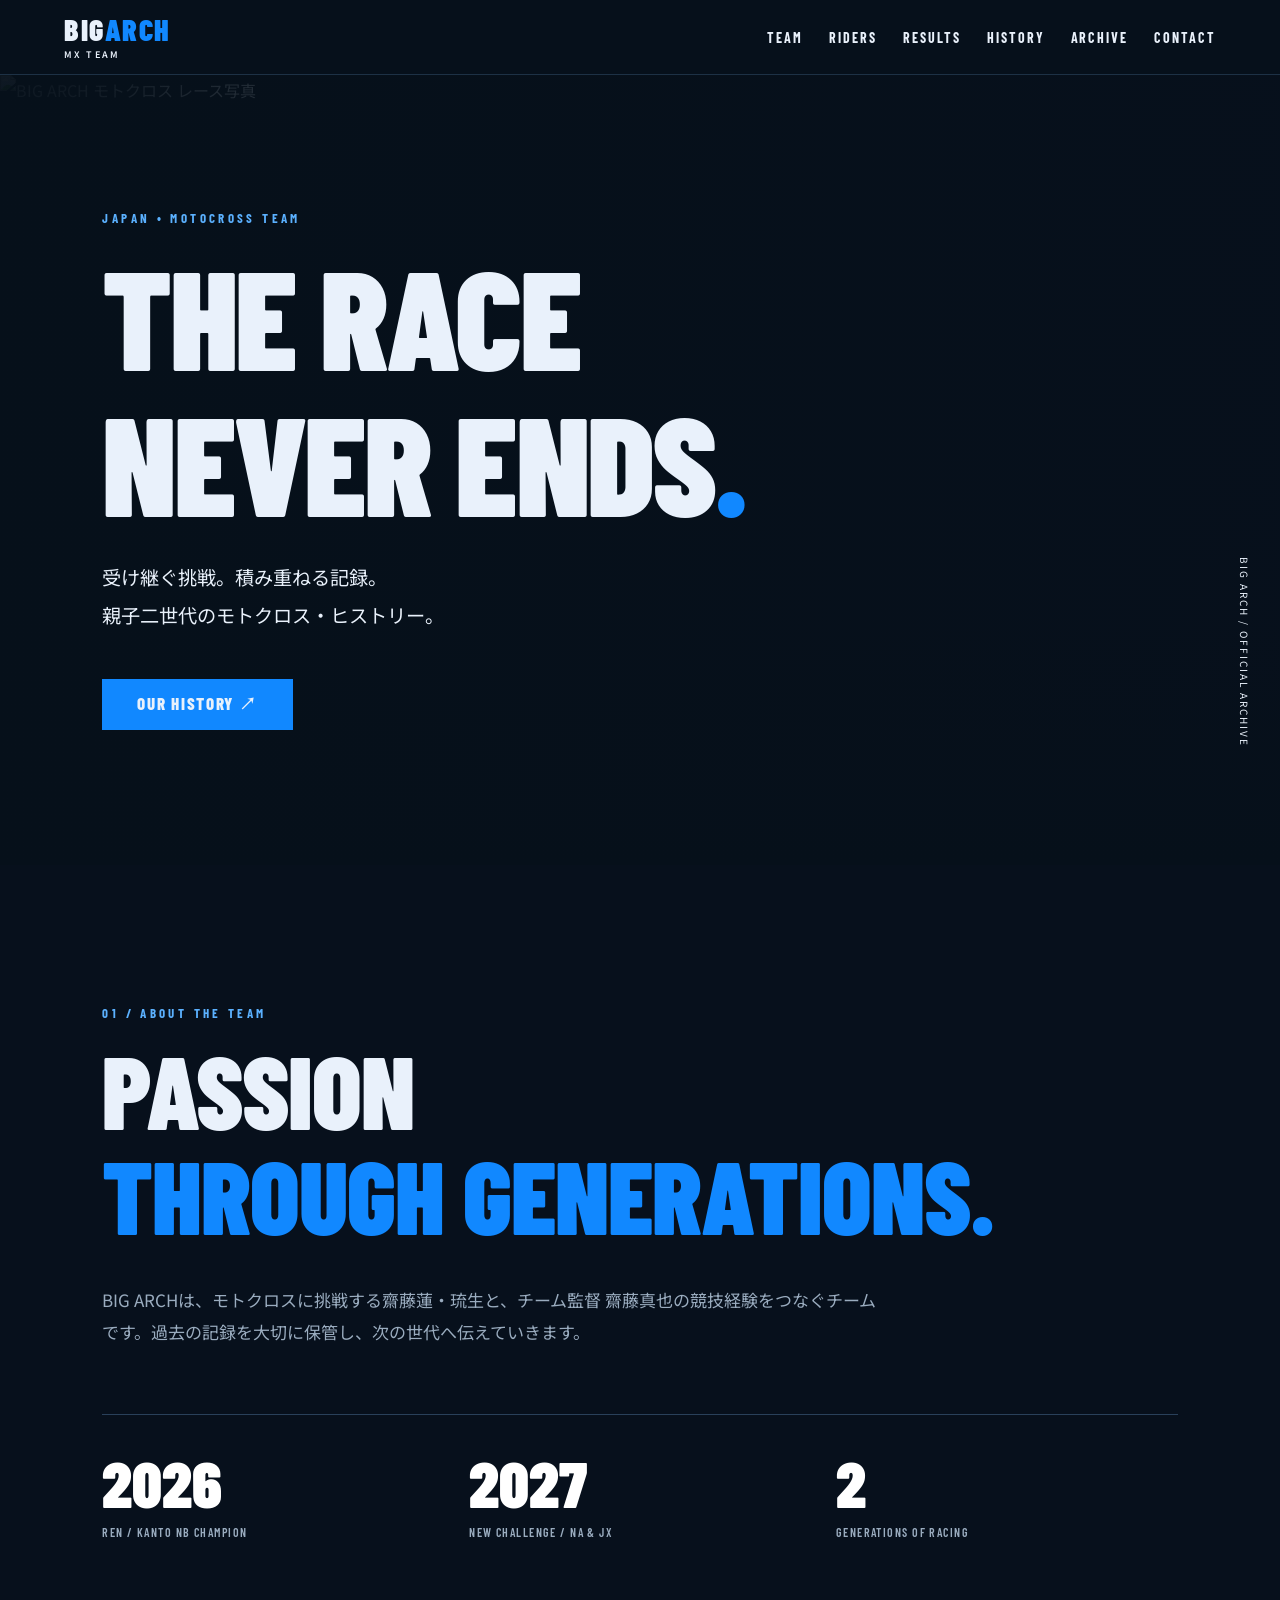
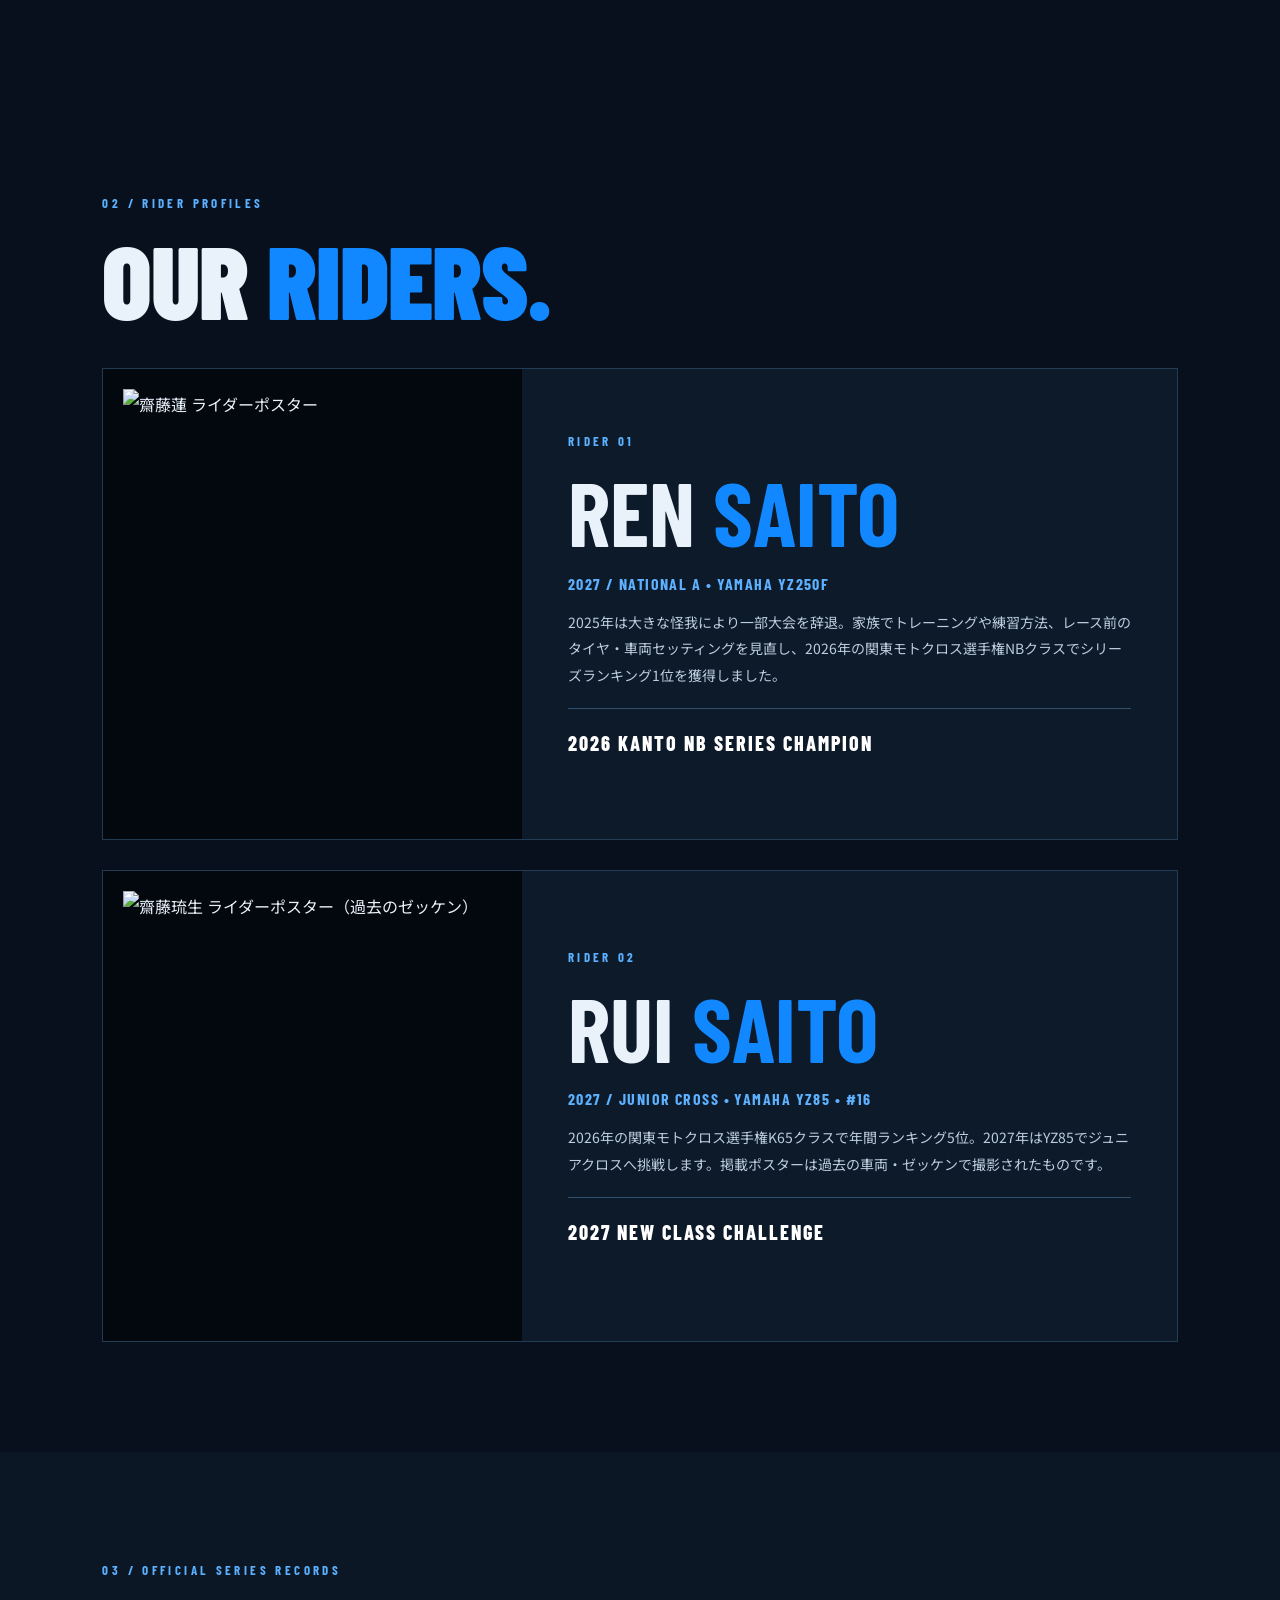
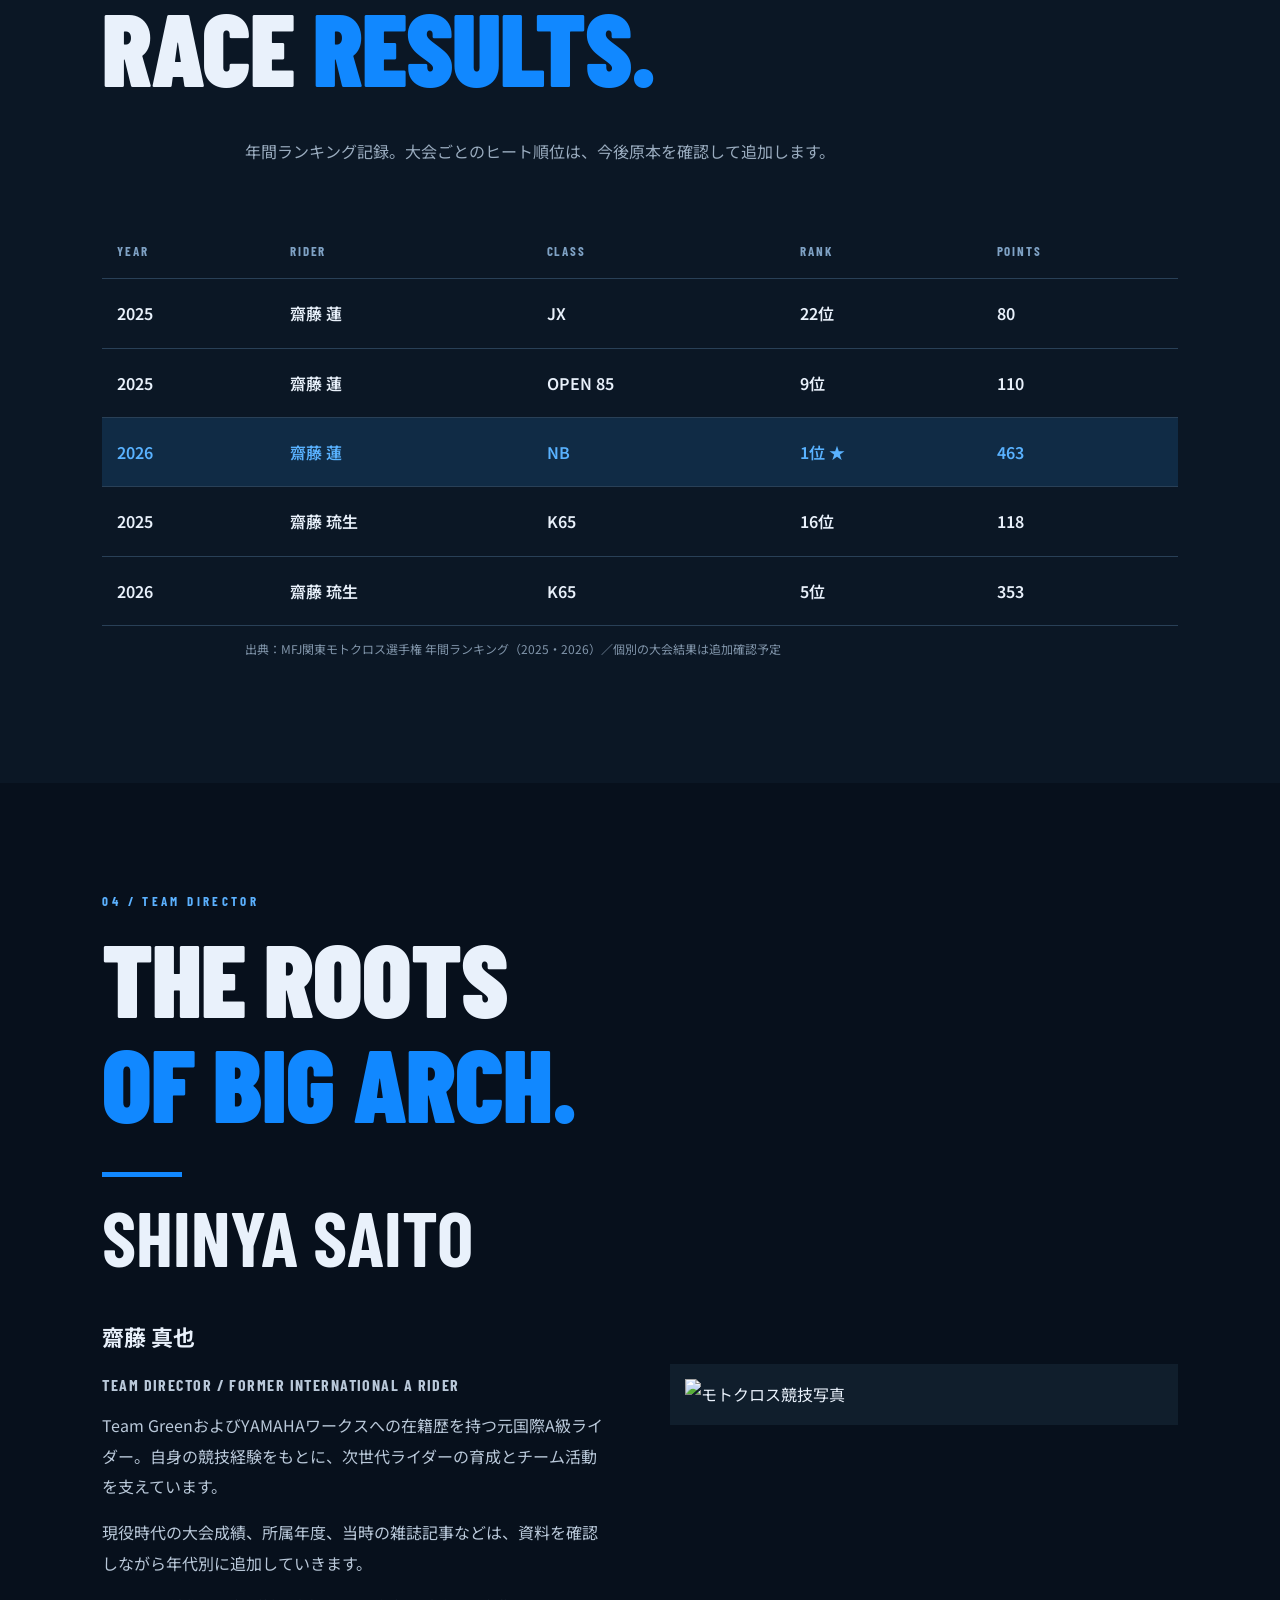
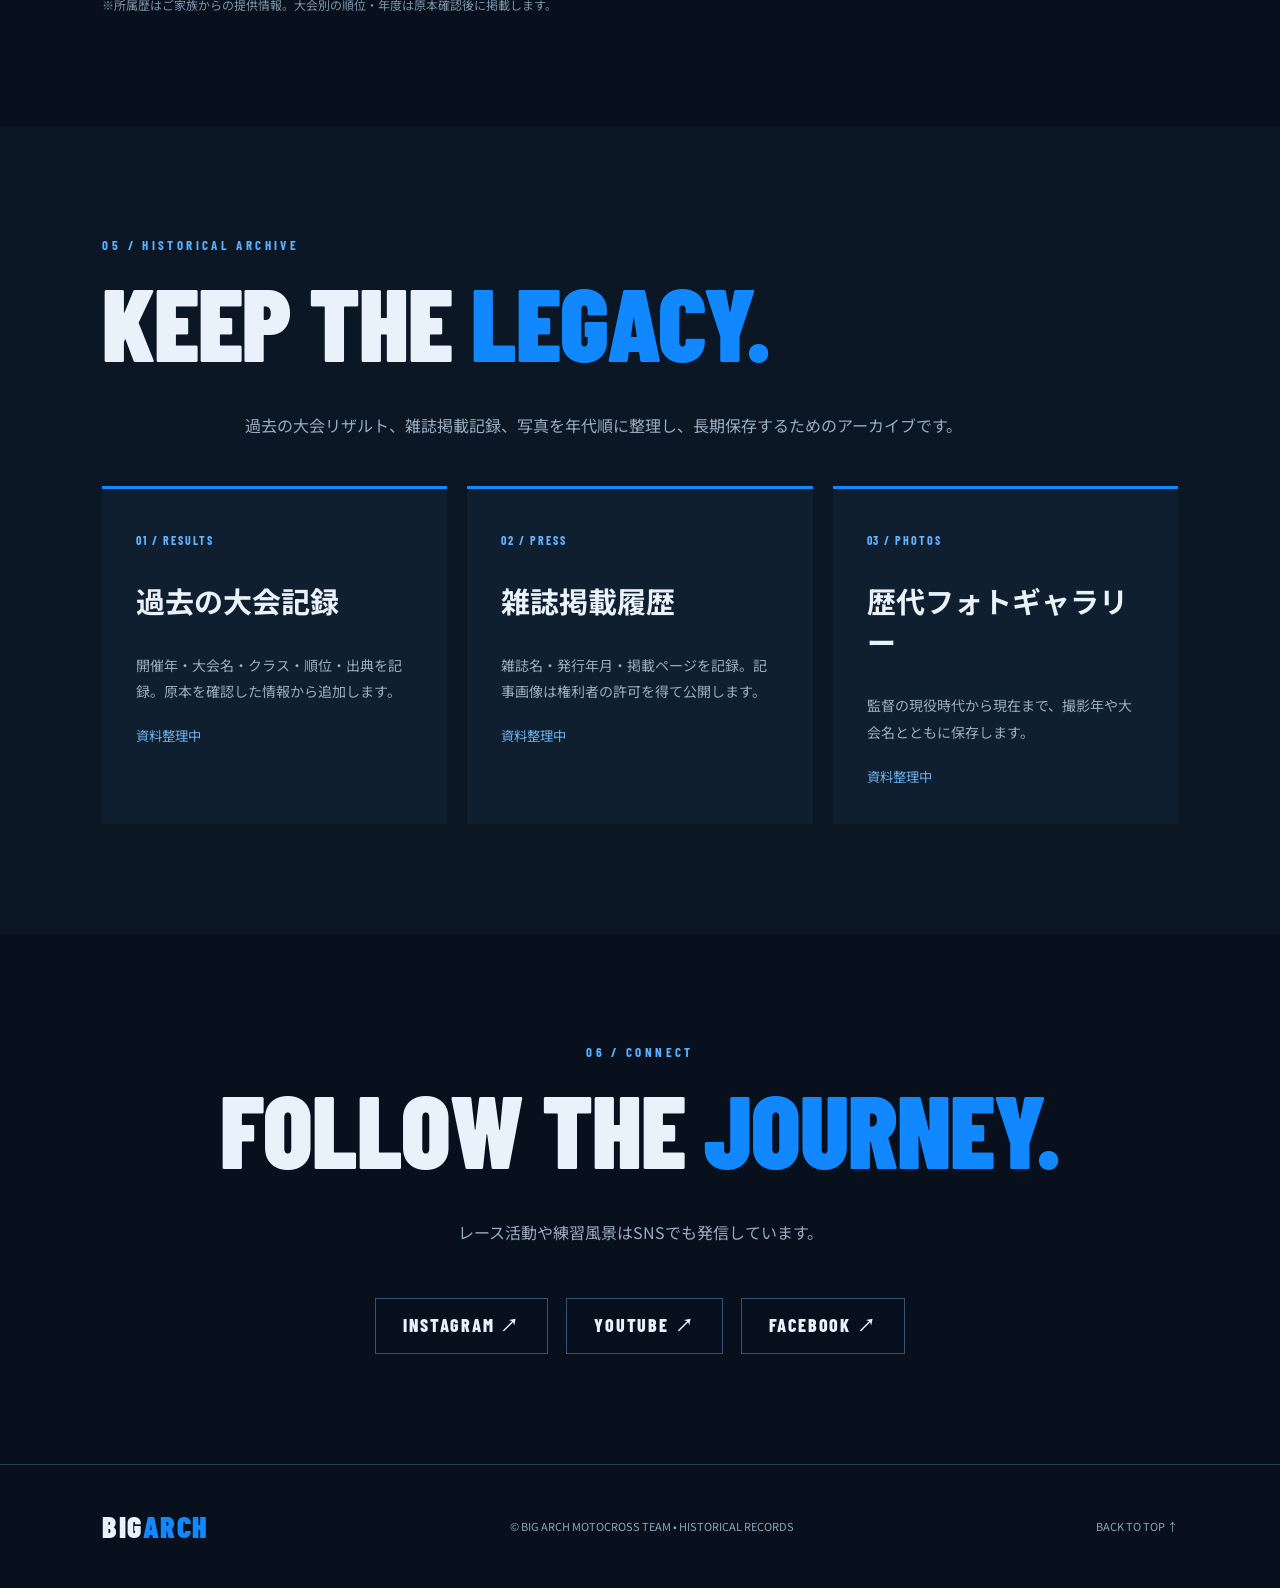
==== index.html @ 2370a333 "Add files via upload" ====
<!doctype html><html lang="ja"><head><meta charset="utf-8"><meta name="viewport" content="width=device-width,initial-scale=1"><meta name="description" content="BIG ARCH MOTOCROSS TEAM公式サイト。齋藤真也監督と齋藤蓮・琉生の競技記録、レース結果、歴史アーカイブ。"><title>BIG ARCH | MOTOCROSS TEAM</title><link rel="stylesheet" href="style.css"></head><body><header class="nav"><a class="logo" href="#home">BIG<span>ARCH</span><small>MX TEAM</small></a><button class="menu" aria-label="メニュー" onclick="document.querySelector('.links').classList.toggle('show')">☰</button><nav class="links"><a href="#team">TEAM</a><a href="#riders">RIDERS</a><a href="#results">RESULTS</a><a href="#history">HISTORY</a><a href="#archive">ARCHIVE</a><a href="#contact">CONTACT</a></nav></header><main><section id="home" class="hero"><img src="images/hero.jpg" alt="BIG ARCH モトクロス レース写真"><div class="shade"></div><div class="hero-text"><div class="eyebrow">JAPAN • MOTOCROSS TEAM</div><h1>THE RACE<br>NEVER ENDS<span>.</span></h1><p>受け継ぐ挑戦。積み重ねる記録。<br>親子二世代のモトクロス・ヒストリー。</p><a class="cta" href="#history">OUR HISTORY ↗</a></div><div class="vertical">BIG ARCH / OFFICIAL ARCHIVE</div></section><section id="team" class="section intro"><div class="eyebrow">01 / ABOUT THE TEAM</div><h2>PASSION<br><em>THROUGH GENERATIONS.</em></h2><p>BIG ARCHは、モトクロスに挑戦する齋藤蓮・琉生と、チーム監督 齋藤真也の競技経験をつなぐチームです。過去の記録を大切に保管し、次の世代へ伝えていきます。</p><div class="stats"><div><strong>2026</strong><small>REN / KANTO NB CHAMPION</small></div><div><strong>2027</strong><small>NEW CHALLENGE / NA & JX</small></div><div><strong>2</strong><small>GENERATIONS OF RACING</small></div></div></section><section id="riders" class="section"><div class="eyebrow">02 / RIDER PROFILES</div><h2>OUR <em>RIDERS.</em></h2><div class="riders"><article class="rider"><div class="rider-image"><img src="images/ren.jpg" alt="齋藤蓮 ライダーポスター"></div><div class="rider-copy"><div class="eyebrow">RIDER 01</div><h3>REN <span>SAITO</span></h3><p class="class">2027 / NATIONAL A • YAMAHA YZ250F</p><p>2025年は大きな怪我により一部大会を辞退。家族でトレーニングや練習方法、レース前のタイヤ・車両セッティングを見直し、2026年の関東モトクロス選手権NBクラスでシリーズランキング1位を獲得しました。</p><p class="highlight">2026 KANTO NB SERIES CHAMPION</p></div></article><article class="rider"><div class="rider-image"><img src="images/rui.jpg" alt="齋藤琉生 ライダーポスター（過去のゼッケン）"></div><div class="rider-copy"><div class="eyebrow">RIDER 02</div><h3>RUI <span>SAITO</span></h3><p class="class">2027 / JUNIOR CROSS • YAMAHA YZ85 • #16</p><p>2026年の関東モトクロス選手権K65クラスで年間ランキング5位。2027年はYZ85でジュニアクロスへ挑戦します。掲載ポスターは過去の車両・ゼッケンで撮影されたものです。</p><p class="highlight">2027 NEW CLASS CHALLENGE</p></div></article></div></section><section id="results" class="section results"><div class="eyebrow">03 / OFFICIAL SERIES RECORDS</div><h2>RACE <em>RESULTS.</em></h2><p>年間ランキング記録。大会ごとのヒート順位は、今後原本を確認して追加します。</p><div class="table-wrap"><table><thead><tr><th>YEAR</th><th>RIDER</th><th>CLASS</th><th>RANK</th><th>POINTS</th></tr></thead><tbody><tr><td>2025</td><td>齋藤 蓮</td><td>JX</td><td>22位</td><td>80</td></tr><tr><td>2025</td><td>齋藤 蓮</td><td>OPEN 85</td><td>9位</td><td>110</td></tr><tr class="winner"><td>2026</td><td>齋藤 蓮</td><td>NB</td><td>1位 ★</td><td>463</td></tr><tr><td>2025</td><td>齋藤 琉生</td><td>K65</td><td>16位</td><td>118</td></tr><tr><td>2026</td><td>齋藤 琉生</td><td>K65</td><td>5位</td><td>353</td></tr></tbody></table></div><p class="source">出典：MFJ関東モトクロス選手権 年間ランキング（2025・2026）／個別の大会結果は追加確認予定</p></section><section id="history" class="section history"><div class="eyebrow">04 / TEAM DIRECTOR</div><h2>THE ROOTS<br><em>OF BIG ARCH.</em></h2><div class="history-grid"><div><div class="accent-line"></div><h3>SHINYA SAITO<br><span>齋藤 真也</span></h3><p class="class">TEAM DIRECTOR / FORMER INTERNATIONAL A RIDER</p><p>Team GreenおよびYAMAHAワークスへの在籍歴を持つ元国際A級ライダー。自身の競技経験をもとに、次世代ライダーの育成とチーム活動を支えています。</p><p>現役時代の大会成績、所属年度、当時の雑誌記事などは、資料を確認しながら年代別に追加していきます。</p><div class="note">※所属歴はご家族からの提供情報。大会別の順位・年度は原本確認後に掲載します。</div></div><div class="history-visual"><img src="images/race1.jpg" alt="モトクロス競技写真"></div></div></section><section id="archive" class="section archive"><div class="eyebrow">05 / HISTORICAL ARCHIVE</div><h2>KEEP THE <em>LEGACY.</em></h2><p>過去の大会リザルト、雑誌掲載記録、写真を年代順に整理し、長期保存するためのアーカイブです。</p><div class="archive-grid"><article><span>01 / RESULTS</span><h3>過去の大会記録</h3><p>開催年・大会名・クラス・順位・出典を記録。原本を確認した情報から追加します。</p><small>資料整理中</small></article><article><span>02 / PRESS</span><h3>雑誌掲載履歴</h3><p>雑誌名・発行年月・掲載ページを記録。記事画像は権利者の許可を得て公開します。</p><small>資料整理中</small></article><article><span>03 / PHOTOS</span><h3>歴代フォトギャラリー</h3><p>監督の現役時代から現在まで、撮影年や大会名とともに保存します。</p><small>資料整理中</small></article></div></section><section id="contact" class="section contact"><div class="eyebrow">06 / CONNECT</div><h2>FOLLOW THE <em>JOURNEY.</em></h2><p>レース活動や練習風景はSNSでも発信しています。</p><div class="social"><a href="https://www.instagram.com/big_arch_mx/" target="_blank" rel="noopener noreferrer">INSTAGRAM ↗</a><a href="https://www.youtube.com/@BIGARCH-pz4mp" target="_blank" rel="noopener noreferrer">YOUTUBE ↗</a><a href="https://www.facebook.com/share/1G48rQvGbf/?mibextid=wwXIfr" target="_blank" rel="noopener noreferrer">FACEBOOK ↗</a></div></section></main><footer><div class="logo">BIG<span>ARCH</span></div><p>© BIG ARCH MOTOCROSS TEAM • HISTORICAL RECORDS</p><a href="#home">BACK TO TOP ↑</a></footer></body></html>
---- style.css ----
@import url('https://fonts.googleapis.com/css2?family=Barlow+Condensed:wght@500;600;700;800;900&family=Noto+Sans+JP:wght@400;500;700&display=swap');:root{--bg:#07101c;--panel:#0c1a2a;--blue:#1188ff;--text:#e9f1fb;--muted:#9aacbf}*{box-sizing:border-box}html{scroll-behavior:smooth}body{margin:0;background:var(--bg);color:var(--text);font-family:'Noto Sans JP',sans-serif;line-height:1.9}a{color:inherit;text-decoration:none}.nav{height:75px;position:sticky;top:0;z-index:10;display:flex;align-items:center;justify-content:space-between;padding:0 5%;background:#07101cf0;border-bottom:1px solid #1d3145}.logo{font:900 30px 'Barlow Condensed',sans-serif;letter-spacing:.05em;line-height:1}.logo span{color:var(--blue)}.logo small{display:block;font:600 9px 'Noto Sans JP';letter-spacing:.24em;margin-top:4px}.links{display:flex;gap:26px}.links a{font:700 14px 'Barlow Condensed';letter-spacing:.14em}.links a:hover,.social a:hover{color:var(--blue)}.menu{display:none}.hero{height:min(790px,90vh);min-height:560px;position:relative;display:flex;align-items:center;padding:8%}.hero>img{position:absolute;inset:0;width:100%;height:100%;object-fit:cover;object-position:center 42%}.shade{position:absolute;inset:0;background:linear-gradient(90deg,#06101af5 5%,#06101abb 45%,#06101a25 100%),linear-gradient(0deg,#06101a 0%,transparent 30%)}.hero-text{position:relative;max-width:850px}.eyebrow{font:700 13px 'Barlow Condensed';letter-spacing:.26em;color:#5bb1ff;margin-bottom:16px}.hero h1,h2,h3{font-family:'Barlow Condensed','Noto Sans JP',sans-serif;line-height:1.03}.hero h1{font-size:clamp(70px,11vw,160px);letter-spacing:-.02em;margin:0 0 25px;font-weight:900}.hero h1 span{color:var(--blue)}.hero p{font-size:clamp(14px,1.5vw,20px);line-height:2}.cta{display:inline-block;margin-top:25px;background:var(--blue);padding:14px 35px;font:800 17px 'Barlow Condensed';letter-spacing:.1em}.vertical{position:absolute;right:2%;bottom:15%;writing-mode:vertical-rl;letter-spacing:.2em;font-size:10px}.section{padding:110px 8%;max-width:1600px;margin:auto;scroll-margin-top:75px}h2{font-size:clamp(54px,8vw,112px);margin:0 0 36px;font-weight:900;letter-spacing:-.01em}h2 em{font-style:normal;color:var(--blue)}.section>p{max-width:790px;color:var(--muted)}.intro{padding-top:140px;padding-bottom:140px}.intro>p{font-size:17px}.stats{display:grid;grid-template-columns:repeat(3,1fr);gap:25px;margin-top:65px;border-top:1px solid #29405a;padding-top:35px}.stats strong{font:900 65px 'Barlow Condensed';display:block;line-height:1;color:#fff}.stats small{font:600 12px 'Barlow Condensed';letter-spacing:.12em;color:var(--muted)}.riders{display:grid;gap:30px}.rider{display:grid;grid-template-columns:minmax(220px,39%) 1fr;background:var(--panel);border:1px solid #233c54;min-height:440px}.rider-image{background:#03080f;display:flex;justify-content:center;align-items:center;padding:20px}.rider-image img{width:100%;height:430px;object-fit:contain}.rider-copy{padding:55px 7%;align-self:center}.rider h3{font-size:clamp(54px,7vw,100px);margin:10px 0}.rider h3 span{color:var(--blue)}.class{font:700 16px 'Barlow Condensed';letter-spacing:.09em;color:#5db1ff}.rider-copy p:not(.class):not(.highlight){color:#becddd;font-size:14px}.highlight{border-top:1px solid #31516e;padding-top:22px;color:#fff;font:800 20px 'Barlow Condensed';letter-spacing:.1em}.results{background:#0b1725;max-width:none}.results>*{max-width:1320px;margin-left:auto;margin-right:auto}.table-wrap{overflow-x:auto}table{width:100%;border-collapse:collapse;margin-top:42px;min-width:600px}th,td{text-align:left;border-bottom:1px solid #294057;padding:19px 15px}th{font:700 13px 'Barlow Condensed';letter-spacing:.14em;color:#7fa2c5}td{font-weight:600}.winner{color:#59b2ff;background:#102b45}.source,.note{font-size:12px!important;color:#8195aa!important}.history-grid{display:grid;grid-template-columns:1fr 1fr;gap:60px;align-items:center}.history h3{font-size:clamp(45px,6vw,80px);margin:20px 0}.history h3 span{font:700 22px 'Noto Sans JP'}.history-grid p{color:#b9c8d9}.accent-line{height:5px;width:80px;background:var(--blue)}.history-visual{background:#101e2c;padding:15px}.history-visual img{width:100%;height:470px;object-fit:contain}.archive{background:#0b1725;max-width:none}.archive>*{max-width:1320px;margin-left:auto;margin-right:auto}.archive-grid{display:grid;grid-template-columns:repeat(3,1fr);gap:20px;margin-top:45px}.archive-grid article{padding:34px;background:#101f30;border-top:3px solid var(--blue)}.archive-grid article span{font:700 12px 'Barlow Condensed';letter-spacing:.16em;color:#66b4ff}.archive-grid h3{font-size:29px;line-height:1.4}.archive-grid p{font-size:14px;color:var(--muted)}.archive-grid small{color:#6baee8}.contact{text-align:center}.contact>p{margin-left:auto;margin-right:auto}.social{display:flex;gap:18px;justify-content:center;flex-wrap:wrap;margin-top:50px}.social a{border:1px solid #355473;padding:15px 27px;font:800 18px 'Barlow Condensed';letter-spacing:.1em}footer{padding:40px 8%;border-top:1px solid #28405a;display:flex;align-items:center;justify-content:space-between;gap:20px}footer p,footer>a{font-size:11px;color:#8fa4ba}@media(max-width:800px){.nav{height:65px}.menu{display:block;border:0;background:none;color:white;font-size:27px}.links{display:none;position:absolute;top:65px;left:0;right:0;padding:24px 7%;background:#081624;flex-direction:column}.links.show{display:flex}.hero{min-height:570px;padding:8%}.hero h1{font-size:clamp(64px,14vw,100px)}.section{padding:75px 6%}.stats{gap:12px}.stats strong{font-size:42px}.stats small{font-size:9px}.rider{grid-template-columns:1fr}.rider-image img{height:380px}.rider-copy{padding:35px}.history-grid,.archive-grid{grid-template-columns:1fr}.history-visual img{height:340px}footer{flex-wrap:wrap}.vertical{display:none}}
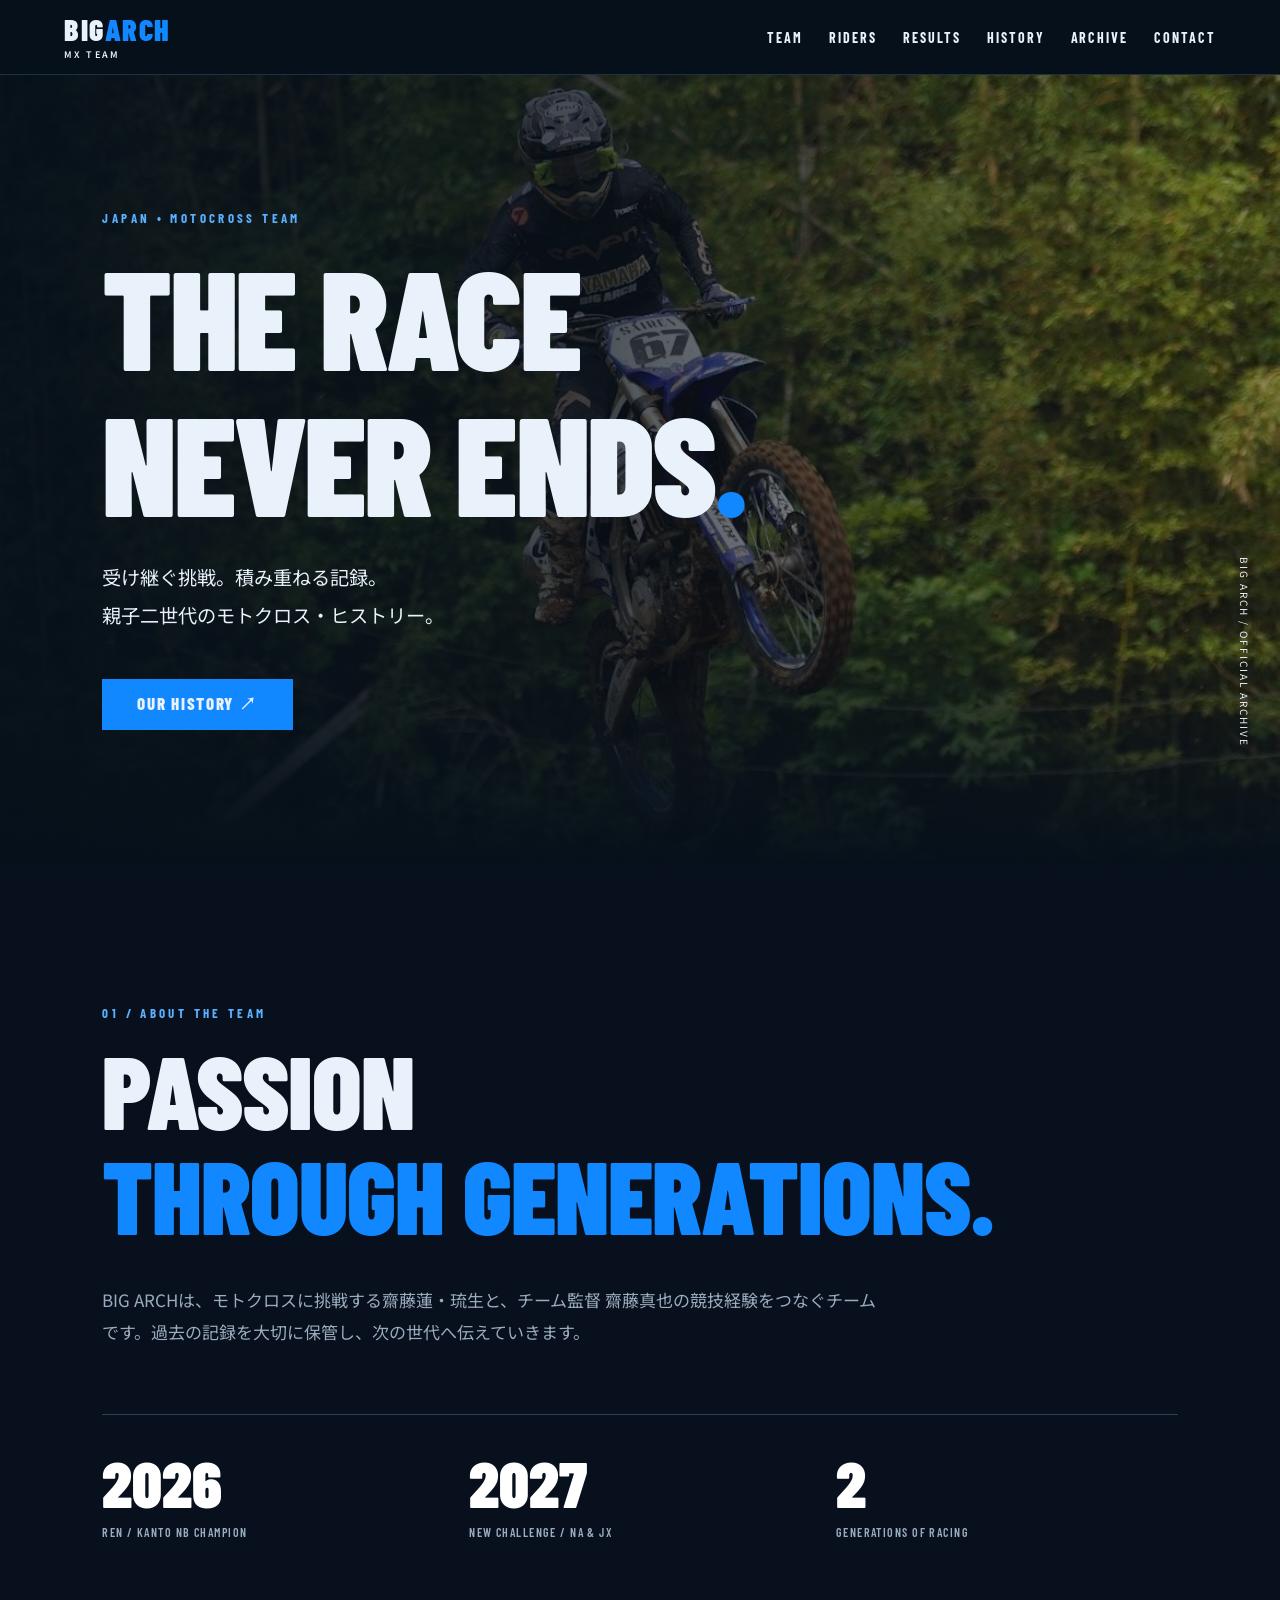
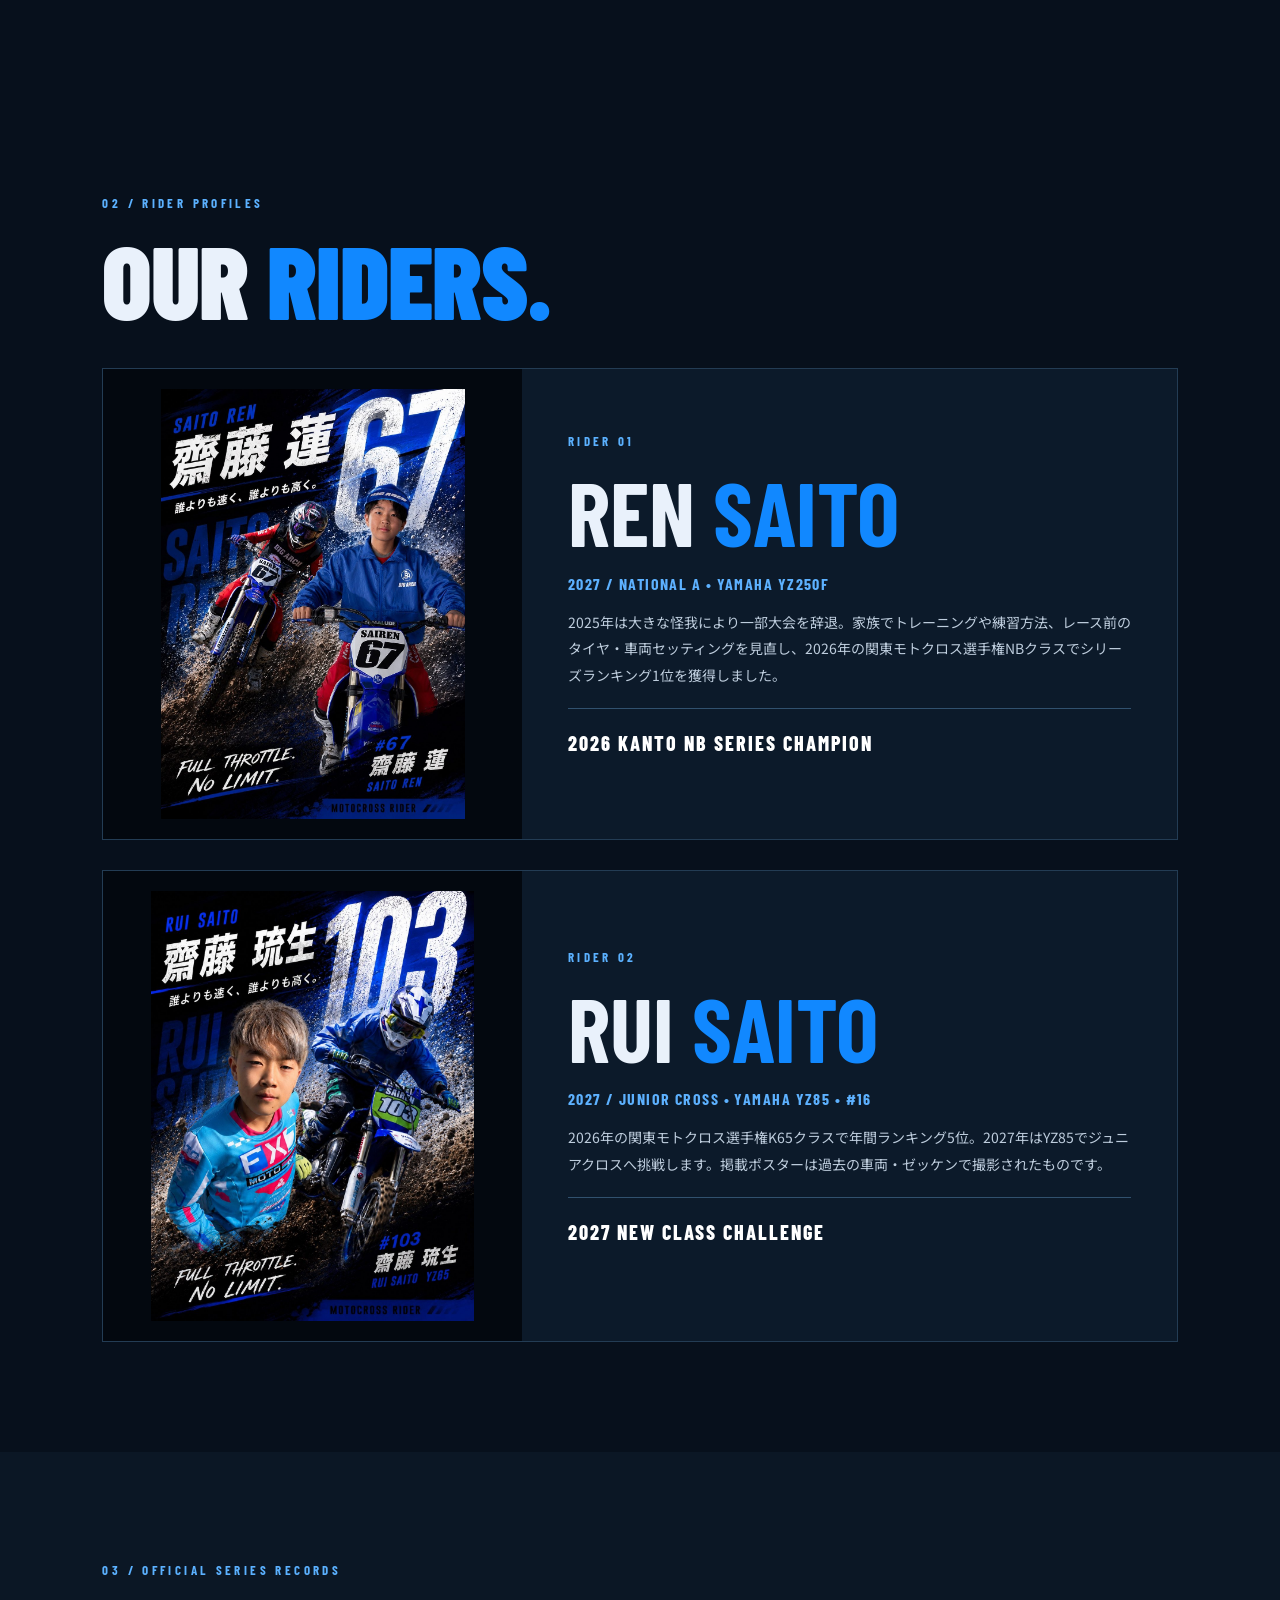
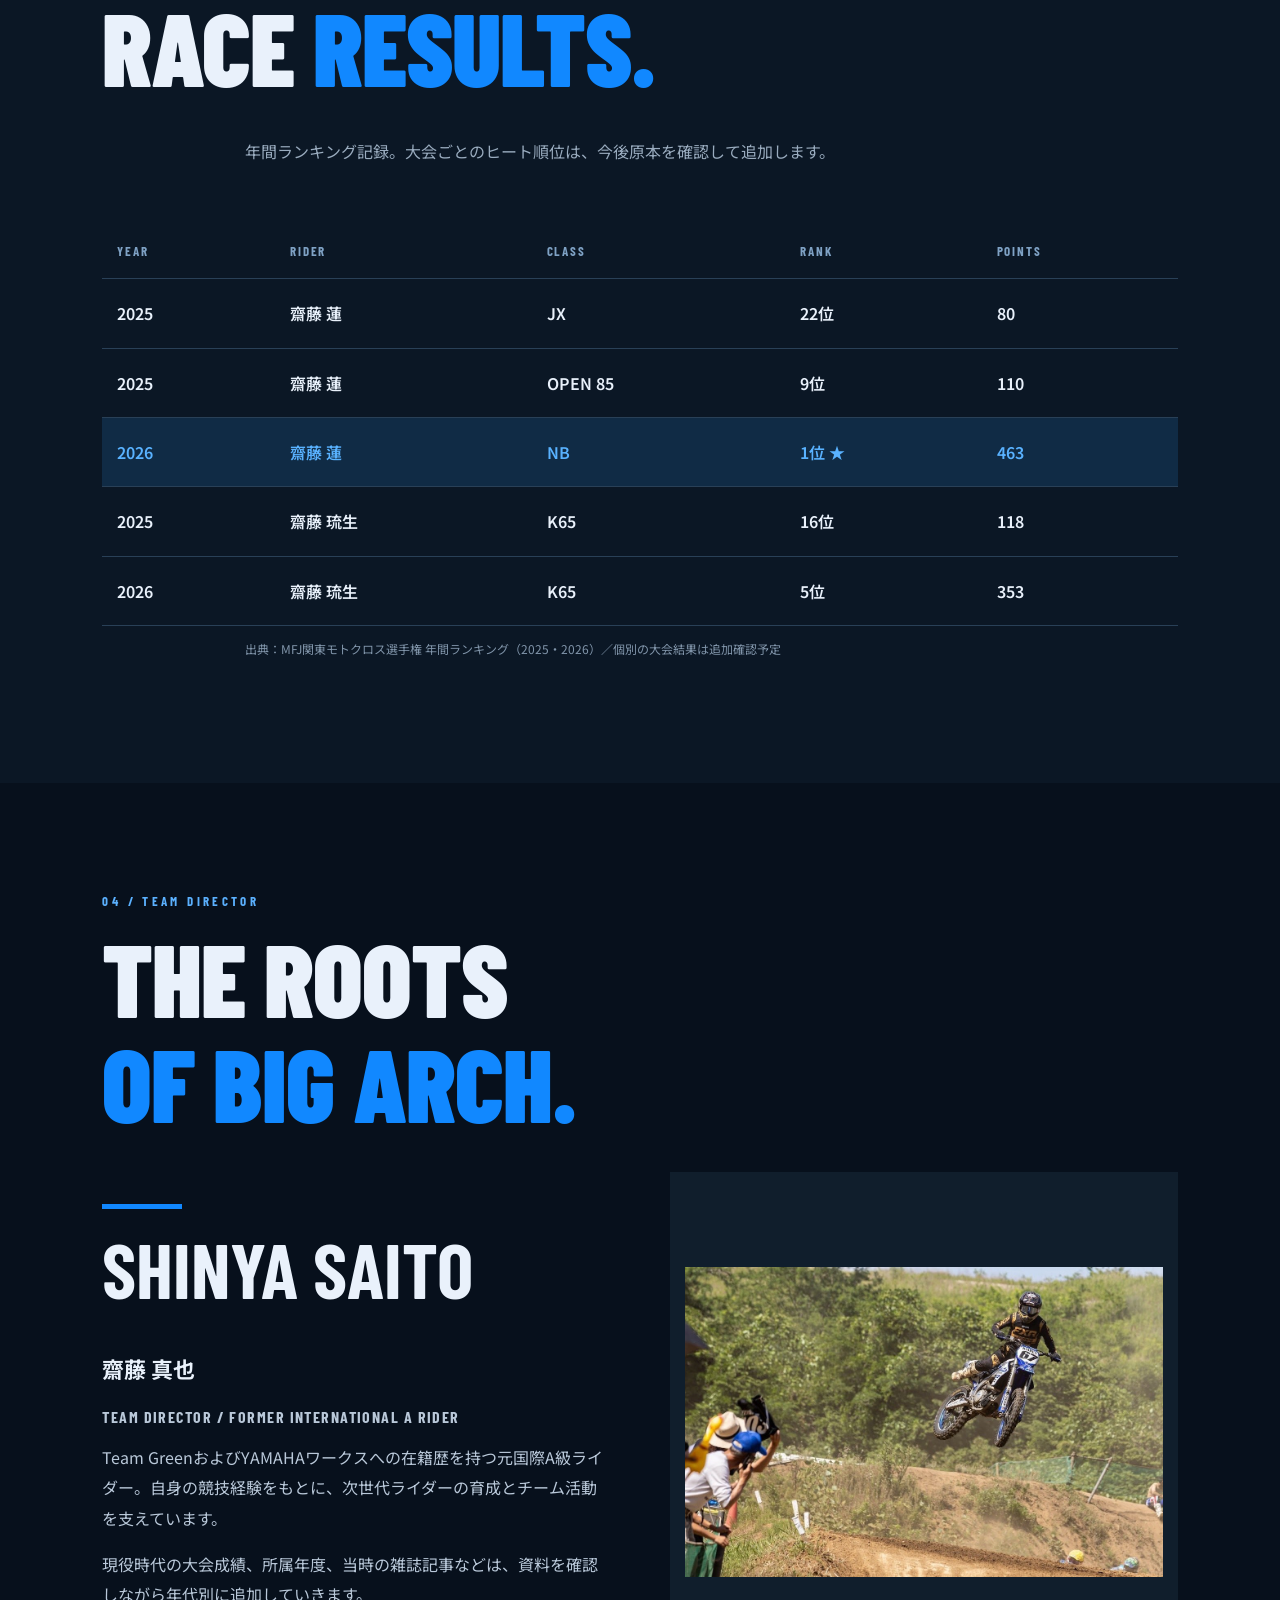
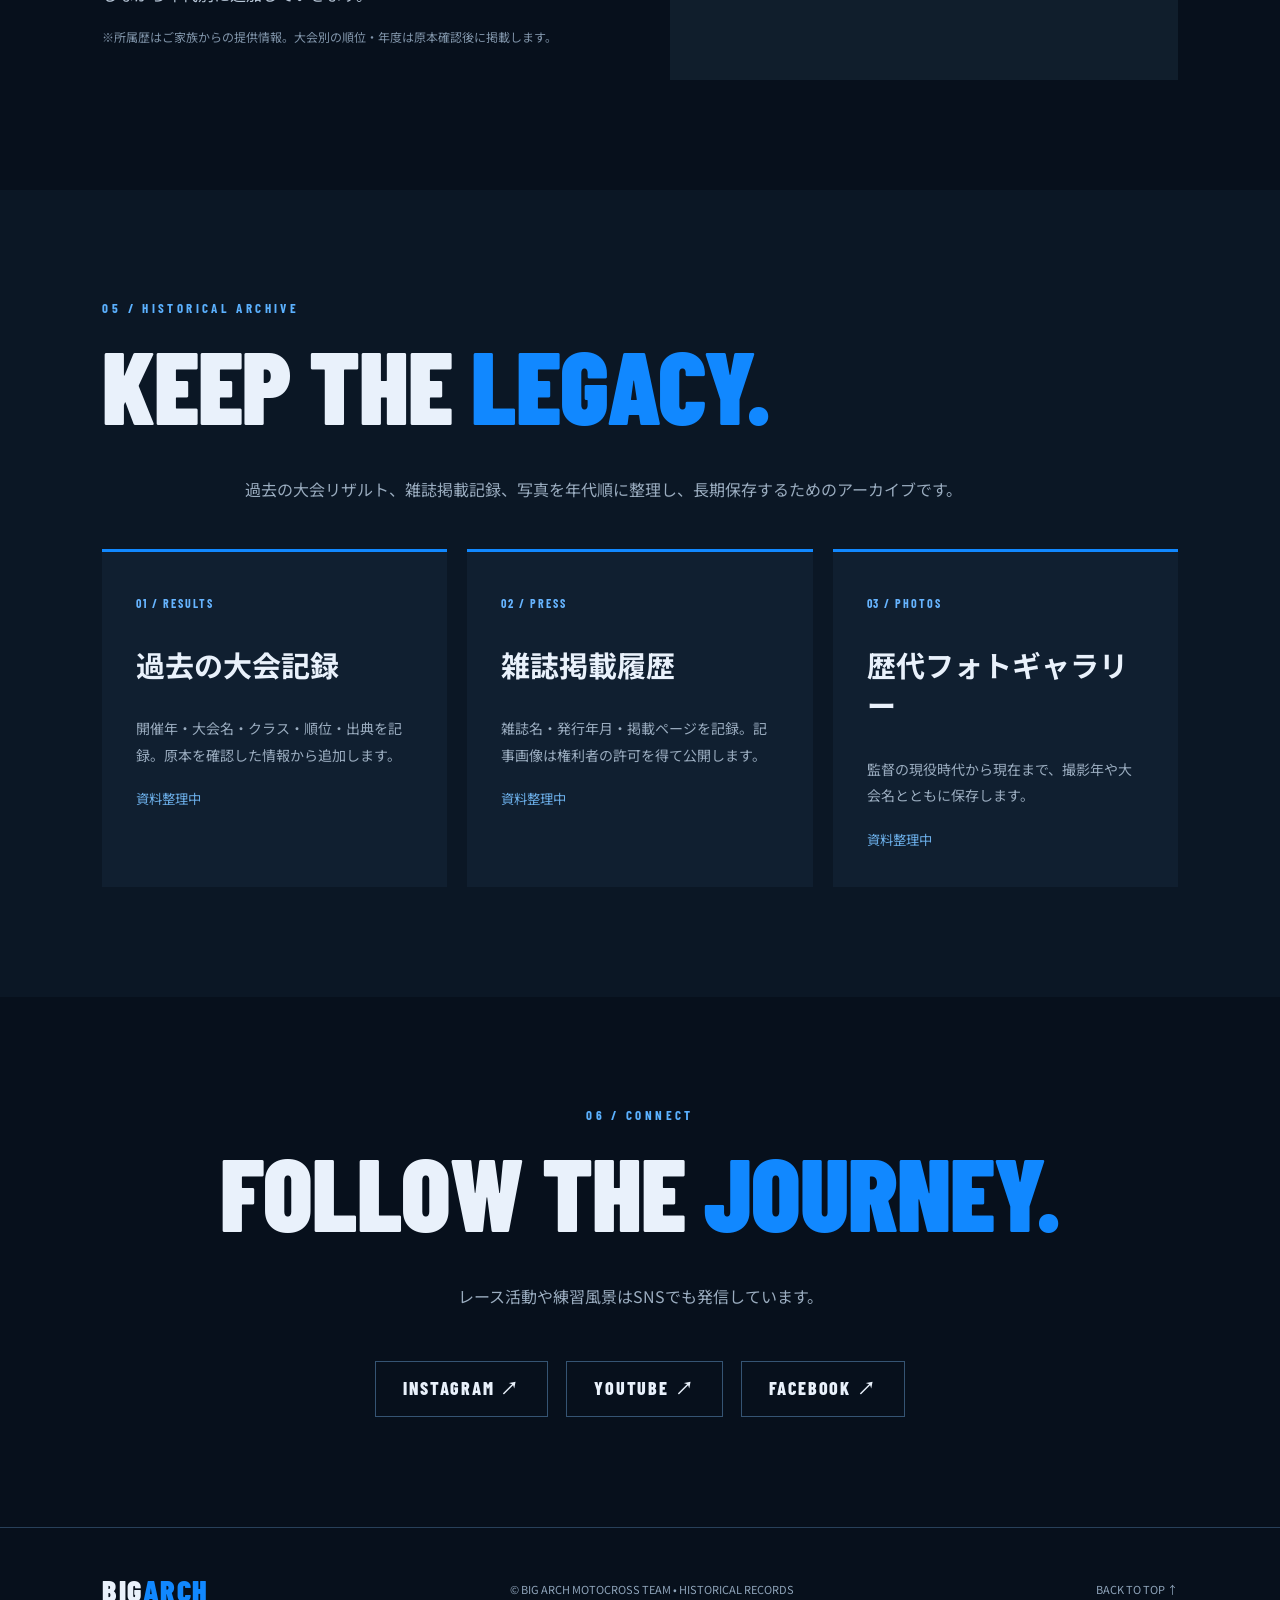
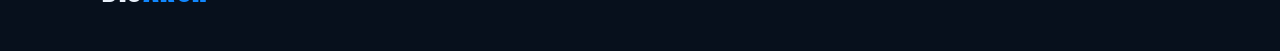
==== commit bd30c9c0: "Update index.html" ====
--- a/index.html
+++ b/index.html
@@ -1 +1 @@
-<!doctype html><html lang="ja"><head><meta charset="utf-8"><meta name="viewport" content="width=device-width,initial-scale=1"><meta name="description" content="BIG ARCH MOTOCROSS TEAM公式サイト。齋藤真也監督と齋藤蓮・琉生の競技記録、レース結果、歴史アーカイブ。"><title>BIG ARCH | MOTOCROSS TEAM</title><link rel="stylesheet" href="style.css"></head><body><header class="nav"><a class="logo" href="#home">BIG<span>ARCH</span><small>MX TEAM</small></a><button class="menu" aria-label="メニュー" onclick="document.querySelector('.links').classList.toggle('show')">☰</button><nav class="links"><a href="#team">TEAM</a><a href="#riders">RIDERS</a><a href="#results">RESULTS</a><a href="#history">HISTORY</a><a href="#archive">ARCHIVE</a><a href="#contact">CONTACT</a></nav></header><main><section id="home" class="hero"><img src="images/hero.jpg" alt="BIG ARCH モトクロス レース写真"><div class="shade"></div><div class="hero-text"><div class="eyebrow">JAPAN • MOTOCROSS TEAM</div><h1>THE RACE<br>NEVER ENDS<span>.</span></h1><p>受け継ぐ挑戦。積み重ねる記録。<br>親子二世代のモトクロス・ヒストリー。</p><a class="cta" href="#history">OUR HISTORY ↗</a></div><div class="vertical">BIG ARCH / OFFICIAL ARCHIVE</div></section><section id="team" class="section intro"><div class="eyebrow">01 / ABOUT THE TEAM</div><h2>PASSION<br><em>THROUGH GENERATIONS.</em></h2><p>BIG ARCHは、モトクロスに挑戦する齋藤蓮・琉生と、チーム監督 齋藤真也の競技経験をつなぐチームです。過去の記録を大切に保管し、次の世代へ伝えていきます。</p><div class="stats"><div><strong>2026</strong><small>REN / KANTO NB CHAMPION</small></div><div><strong>2027</strong><small>NEW CHALLENGE / NA & JX</small></div><div><strong>2</strong><small>GENERATIONS OF RACING</small></div></div></section><section id="riders" class="section"><div class="eyebrow">02 / RIDER PROFILES</div><h2>OUR <em>RIDERS.</em></h2><div class="riders"><article class="rider"><div class="rider-image"><img src="images/ren.jpg" alt="齋藤蓮 ライダーポスター"></div><div class="rider-copy"><div class="eyebrow">RIDER 01</div><h3>REN <span>SAITO</span></h3><p class="class">2027 / NATIONAL A • YAMAHA YZ250F</p><p>2025年は大きな怪我により一部大会を辞退。家族でトレーニングや練習方法、レース前のタイヤ・車両セッティングを見直し、2026年の関東モトクロス選手権NBクラスでシリーズランキング1位を獲得しました。</p><p class="highlight">2026 KANTO NB SERIES CHAMPION</p></div></article><article class="rider"><div class="rider-image"><img src="images/rui.jpg" alt="齋藤琉生 ライダーポスター（過去のゼッケン）"></div><div class="rider-copy"><div class="eyebrow">RIDER 02</div><h3>RUI <span>SAITO</span></h3><p class="class">2027 / JUNIOR CROSS • YAMAHA YZ85 • #16</p><p>2026年の関東モトクロス選手権K65クラスで年間ランキング5位。2027年はYZ85でジュニアクロスへ挑戦します。掲載ポスターは過去の車両・ゼッケンで撮影されたものです。</p><p class="highlight">2027 NEW CLASS CHALLENGE</p></div></article></div></section><section id="results" class="section results"><div class="eyebrow">03 / OFFICIAL SERIES RECORDS</div><h2>RACE <em>RESULTS.</em></h2><p>年間ランキング記録。大会ごとのヒート順位は、今後原本を確認して追加します。</p><div class="table-wrap"><table><thead><tr><th>YEAR</th><th>RIDER</th><th>CLASS</th><th>RANK</th><th>POINTS</th></tr></thead><tbody><tr><td>2025</td><td>齋藤 蓮</td><td>JX</td><td>22位</td><td>80</td></tr><tr><td>2025</td><td>齋藤 蓮</td><td>OPEN 85</td><td>9位</td><td>110</td></tr><tr class="winner"><td>2026</td><td>齋藤 蓮</td><td>NB</td><td>1位 ★</td><td>463</td></tr><tr><td>2025</td><td>齋藤 琉生</td><td>K65</td><td>16位</td><td>118</td></tr><tr><td>2026</td><td>齋藤 琉生</td><td>K65</td><td>5位</td><td>353</td></tr></tbody></table></div><p class="source">出典：MFJ関東モトクロス選手権 年間ランキング（2025・2026）／個別の大会結果は追加確認予定</p></section><section id="history" class="section history"><div class="eyebrow">04 / TEAM DIRECTOR</div><h2>THE ROOTS<br><em>OF BIG ARCH.</em></h2><div class="history-grid"><div><div class="accent-line"></div><h3>SHINYA SAITO<br><span>齋藤 真也</span></h3><p class="class">TEAM DIRECTOR / FORMER INTERNATIONAL A RIDER</p><p>Team GreenおよびYAMAHAワークスへの在籍歴を持つ元国際A級ライダー。自身の競技経験をもとに、次世代ライダーの育成とチーム活動を支えています。</p><p>現役時代の大会成績、所属年度、当時の雑誌記事などは、資料を確認しながら年代別に追加していきます。</p><div class="note">※所属歴はご家族からの提供情報。大会別の順位・年度は原本確認後に掲載します。</div></div><div class="history-visual"><img src="images/race1.jpg" alt="モトクロス競技写真"></div></div></section><section id="archive" class="section archive"><div class="eyebrow">05 / HISTORICAL ARCHIVE</div><h2>KEEP THE <em>LEGACY.</em></h2><p>過去の大会リザルト、雑誌掲載記録、写真を年代順に整理し、長期保存するためのアーカイブです。</p><div class="archive-grid"><article><span>01 / RESULTS</span><h3>過去の大会記録</h3><p>開催年・大会名・クラス・順位・出典を記録。原本を確認した情報から追加します。</p><small>資料整理中</small></article><article><span>02 / PRESS</span><h3>雑誌掲載履歴</h3><p>雑誌名・発行年月・掲載ページを記録。記事画像は権利者の許可を得て公開します。</p><small>資料整理中</small></article><article><span>03 / PHOTOS</span><h3>歴代フォトギャラリー</h3><p>監督の現役時代から現在まで、撮影年や大会名とともに保存します。</p><small>資料整理中</small></article></div></section><section id="contact" class="section contact"><div class="eyebrow">06 / CONNECT</div><h2>FOLLOW THE <em>JOURNEY.</em></h2><p>レース活動や練習風景はSNSでも発信しています。</p><div class="social"><a href="https://www.instagram.com/big_arch_mx/" target="_blank" rel="noopener noreferrer">INSTAGRAM ↗</a><a href="https://www.youtube.com/@BIGARCH-pz4mp" target="_blank" rel="noopener noreferrer">YOUTUBE ↗</a><a href="https://www.facebook.com/share/1G48rQvGbf/?mibextid=wwXIfr" target="_blank" rel="noopener noreferrer">FACEBOOK ↗</a></div></section></main><footer><div class="logo">BIG<span>ARCH</span></div><p>© BIG ARCH MOTOCROSS TEAM • HISTORICAL RECORDS</p><a href="#home">BACK TO TOP ↑</a></footer></body></html>+<!doctype html><html lang="ja"><head><meta charset="utf-8"><meta name="viewport" content="width=device-width,initial-scale=1"><meta name="description" content="BIG ARCH MOTOCROSS TEAM公式サイト。齋藤真也監督と齋藤蓮・琉生の競技記録、レース結果、歴史アーカイブ。"><title>BIG ARCH | MOTOCROSS TEAM</title><link rel="stylesheet" href="style.css"></head><body><header class="nav"><a class="logo" href="#home">BIG<span>ARCH</span><small>MX TEAM</small></a><button class="menu" aria-label="メニュー" onclick="document.querySelector('.links').classList.toggle('show')">☰</button><nav class="links"><a href="#team">TEAM</a><a href="#riders">RIDERS</a><a href="#results">RESULTS</a><a href="#history">HISTORY</a><a href="#archive">ARCHIVE</a><a href="#contact">CONTACT</a></nav></header><main><section id="home" class="hero"><img src="hero.jpg" alt="BIG ARCH モトクロス レース写真"><div class="shade"></div><div class="hero-text"><div class="eyebrow">JAPAN • MOTOCROSS TEAM</div><h1>THE RACE<br>NEVER ENDS<span>.</span></h1><p>受け継ぐ挑戦。積み重ねる記録。<br>親子二世代のモトクロス・ヒストリー。</p><a class="cta" href="#history">OUR HISTORY ↗</a></div><div class="vertical">BIG ARCH / OFFICIAL ARCHIVE</div></section><section id="team" class="section intro"><div class="eyebrow">01 / ABOUT THE TEAM</div><h2>PASSION<br><em>THROUGH GENERATIONS.</em></h2><p>BIG ARCHは、モトクロスに挑戦する齋藤蓮・琉生と、チーム監督 齋藤真也の競技経験をつなぐチームです。過去の記録を大切に保管し、次の世代へ伝えていきます。</p><div class="stats"><div><strong>2026</strong><small>REN / KANTO NB CHAMPION</small></div><div><strong>2027</strong><small>NEW CHALLENGE / NA & JX</small></div><div><strong>2</strong><small>GENERATIONS OF RACING</small></div></div></section><section id="riders" class="section"><div class="eyebrow">02 / RIDER PROFILES</div><h2>OUR <em>RIDERS.</em></h2><div class="riders"><article class="rider"><div class="rider-image"><img src="ren.jpg" alt="齋藤蓮 ライダーポスター"></div><div class="rider-copy"><div class="eyebrow">RIDER 01</div><h3>REN <span>SAITO</span></h3><p class="class">2027 / NATIONAL A • YAMAHA YZ250F</p><p>2025年は大きな怪我により一部大会を辞退。家族でトレーニングや練習方法、レース前のタイヤ・車両セッティングを見直し、2026年の関東モトクロス選手権NBクラスでシリーズランキング1位を獲得しました。</p><p class="highlight">2026 KANTO NB SERIES CHAMPION</p></div></article><article class="rider"><div class="rider-image"><img src="rui.jpg" alt="齋藤琉生 ライダーポスター（過去のゼッケン）"></div><div class="rider-copy"><div class="eyebrow">RIDER 02</div><h3>RUI <span>SAITO</span></h3><p class="class">2027 / JUNIOR CROSS • YAMAHA YZ85 • #16</p><p>2026年の関東モトクロス選手権K65クラスで年間ランキング5位。2027年はYZ85でジュニアクロスへ挑戦します。掲載ポスターは過去の車両・ゼッケンで撮影されたものです。</p><p class="highlight">2027 NEW CLASS CHALLENGE</p></div></article></div></section><section id="results" class="section results"><div class="eyebrow">03 / OFFICIAL SERIES RECORDS</div><h2>RACE <em>RESULTS.</em></h2><p>年間ランキング記録。大会ごとのヒート順位は、今後原本を確認して追加します。</p><div class="table-wrap"><table><thead><tr><th>YEAR</th><th>RIDER</th><th>CLASS</th><th>RANK</th><th>POINTS</th></tr></thead><tbody><tr><td>2025</td><td>齋藤 蓮</td><td>JX</td><td>22位</td><td>80</td></tr><tr><td>2025</td><td>齋藤 蓮</td><td>OPEN 85</td><td>9位</td><td>110</td></tr><tr class="winner"><td>2026</td><td>齋藤 蓮</td><td>NB</td><td>1位 ★</td><td>463</td></tr><tr><td>2025</td><td>齋藤 琉生</td><td>K65</td><td>16位</td><td>118</td></tr><tr><td>2026</td><td>齋藤 琉生</td><td>K65</td><td>5位</td><td>353</td></tr></tbody></table></div><p class="source">出典：MFJ関東モトクロス選手権 年間ランキング（2025・2026）／個別の大会結果は追加確認予定</p></section><section id="history" class="section history"><div class="eyebrow">04 / TEAM DIRECTOR</div><h2>THE ROOTS<br><em>OF BIG ARCH.</em></h2><div class="history-grid"><div><div class="accent-line"></div><h3>SHINYA SAITO<br><span>齋藤 真也</span></h3><p class="class">TEAM DIRECTOR / FORMER INTERNATIONAL A RIDER</p><p>Team GreenおよびYAMAHAワークスへの在籍歴を持つ元国際A級ライダー。自身の競技経験をもとに、次世代ライダーの育成とチーム活動を支えています。</p><p>現役時代の大会成績、所属年度、当時の雑誌記事などは、資料を確認しながら年代別に追加していきます。</p><div class="note">※所属歴はご家族からの提供情報。大会別の順位・年度は原本確認後に掲載します。</div></div><div class="history-visual"><img src="race1.jpg" alt="モトクロス競技写真"></div></div></section><section id="archive" class="section archive"><div class="eyebrow">05 / HISTORICAL ARCHIVE</div><h2>KEEP THE <em>LEGACY.</em></h2><p>過去の大会リザルト、雑誌掲載記録、写真を年代順に整理し、長期保存するためのアーカイブです。</p><div class="archive-grid"><article><span>01 / RESULTS</span><h3>過去の大会記録</h3><p>開催年・大会名・クラス・順位・出典を記録。原本を確認した情報から追加します。</p><small>資料整理中</small></article><article><span>02 / PRESS</span><h3>雑誌掲載履歴</h3><p>雑誌名・発行年月・掲載ページを記録。記事画像は権利者の許可を得て公開します。</p><small>資料整理中</small></article><article><span>03 / PHOTOS</span><h3>歴代フォトギャラリー</h3><p>監督の現役時代から現在まで、撮影年や大会名とともに保存します。</p><small>資料整理中</small></article></div></section><section id="contact" class="section contact"><div class="eyebrow">06 / CONNECT</div><h2>FOLLOW THE <em>JOURNEY.</em></h2><p>レース活動や練習風景はSNSでも発信しています。</p><div class="social"><a href="https://www.instagram.com/big_arch_mx/" target="_blank" rel="noopener noreferrer">INSTAGRAM ↗</a><a href="https://www.youtube.com/@BIGARCH-pz4mp" target="_blank" rel="noopener noreferrer">YOUTUBE ↗</a><a href="https://www.facebook.com/share/1G48rQvGbf/?mibextid=wwXIfr" target="_blank" rel="noopener noreferrer">FACEBOOK ↗</a></div></section></main><footer><div class="logo">BIG<span>ARCH</span></div><p>© BIG ARCH MOTOCROSS TEAM • HISTORICAL RECORDS</p><a href="#home">BACK TO TOP ↑</a></footer></body></html>
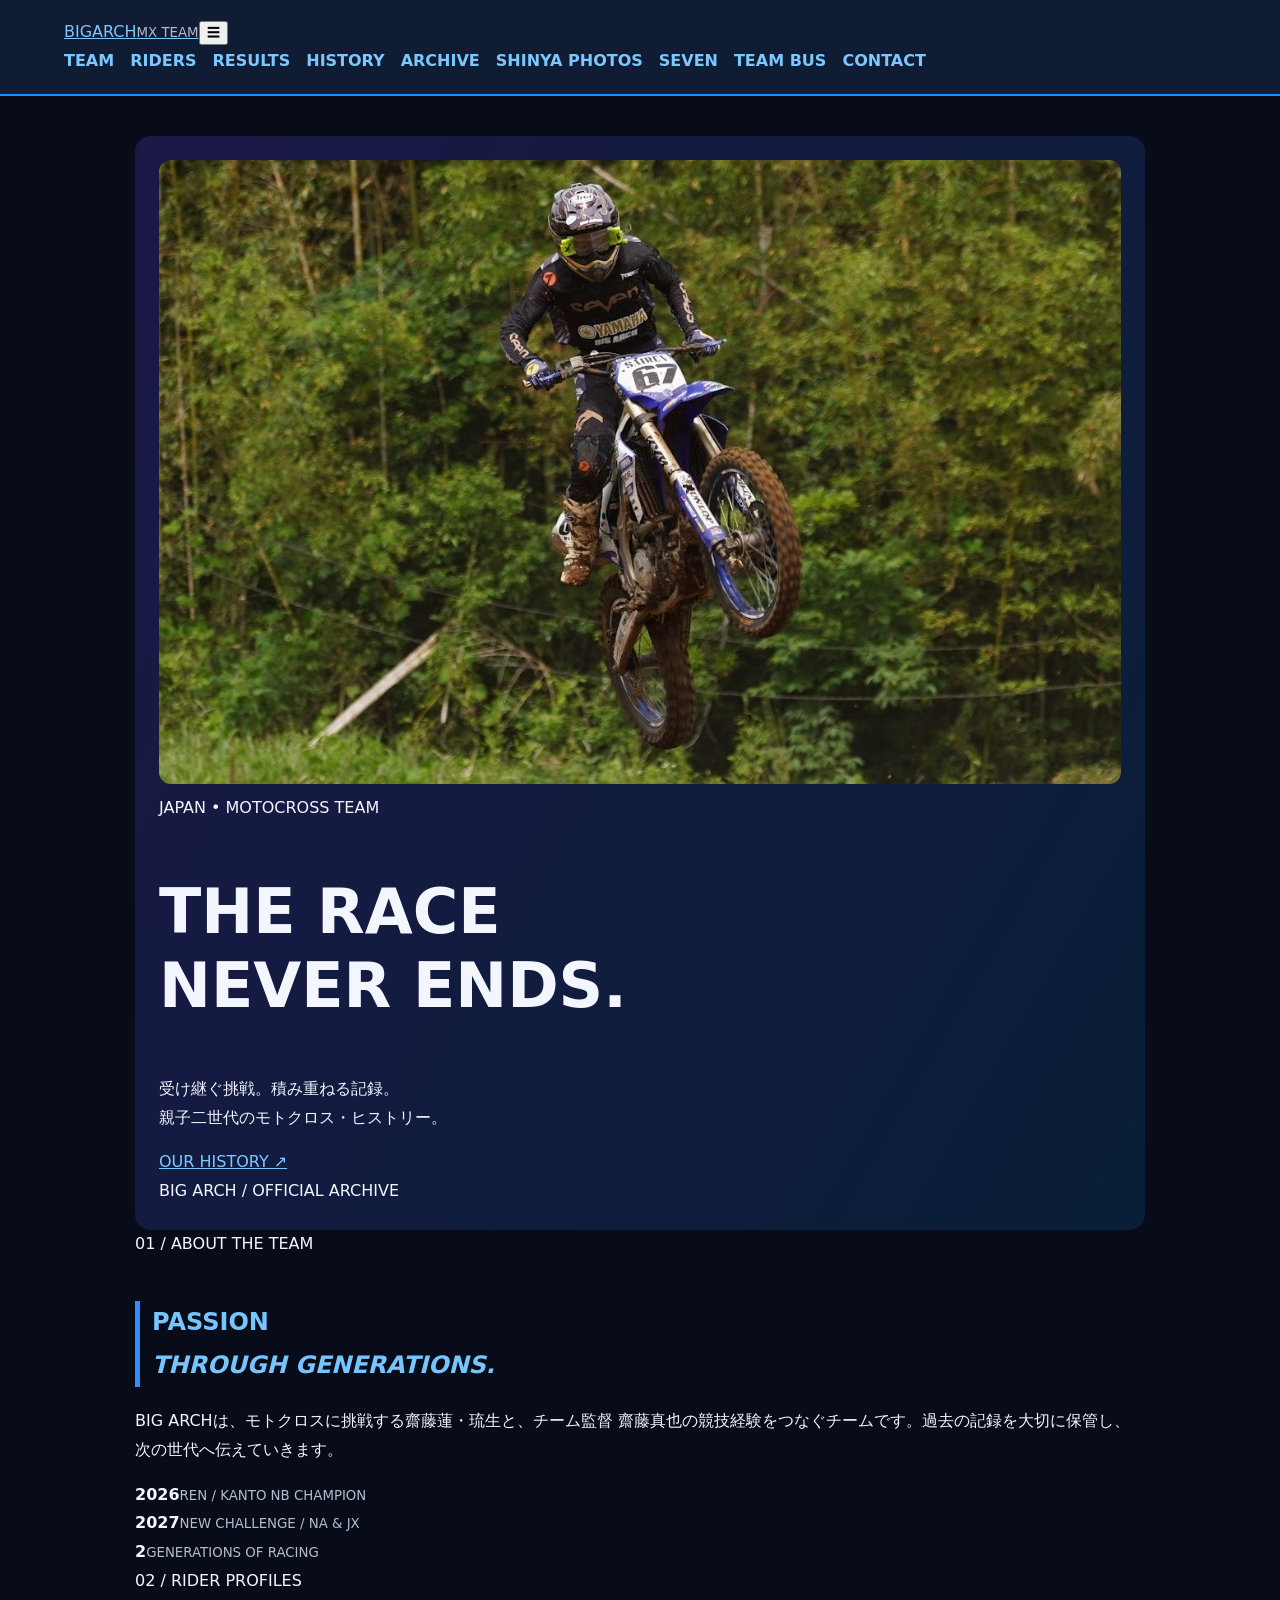
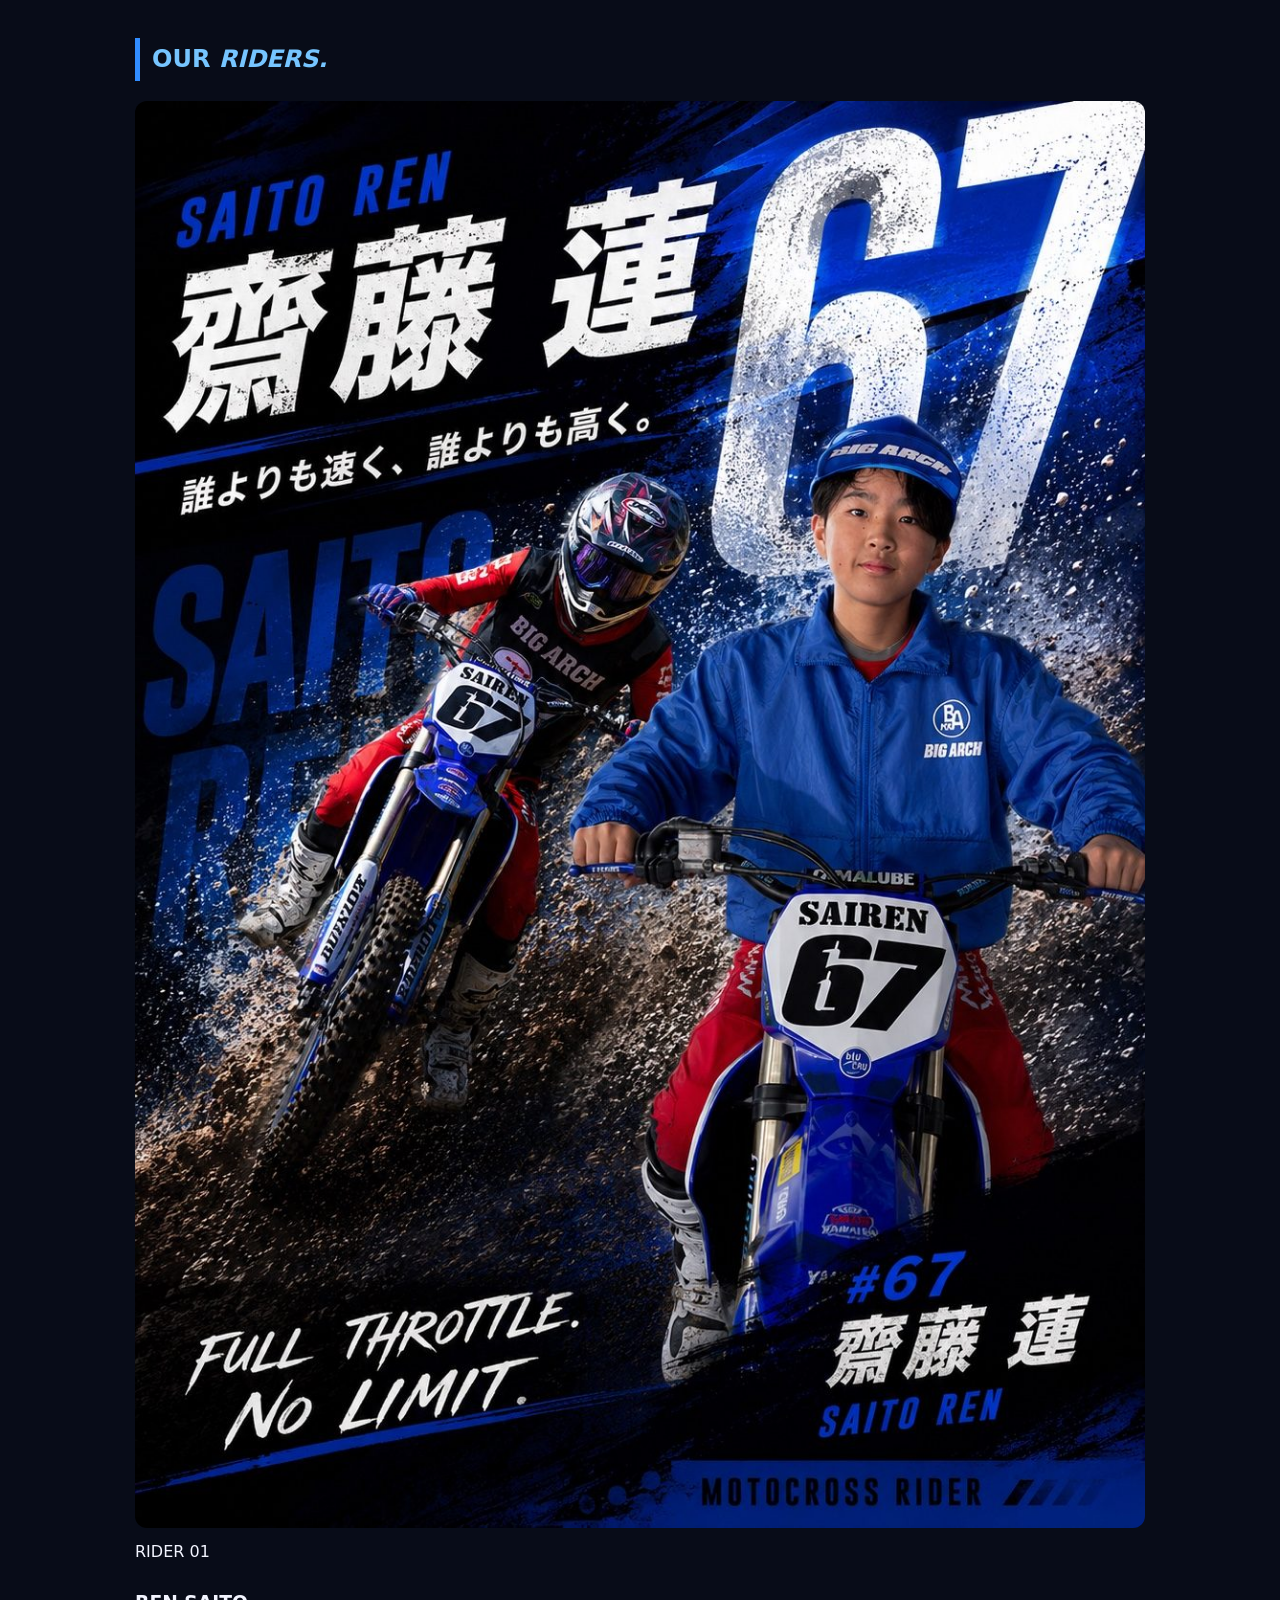
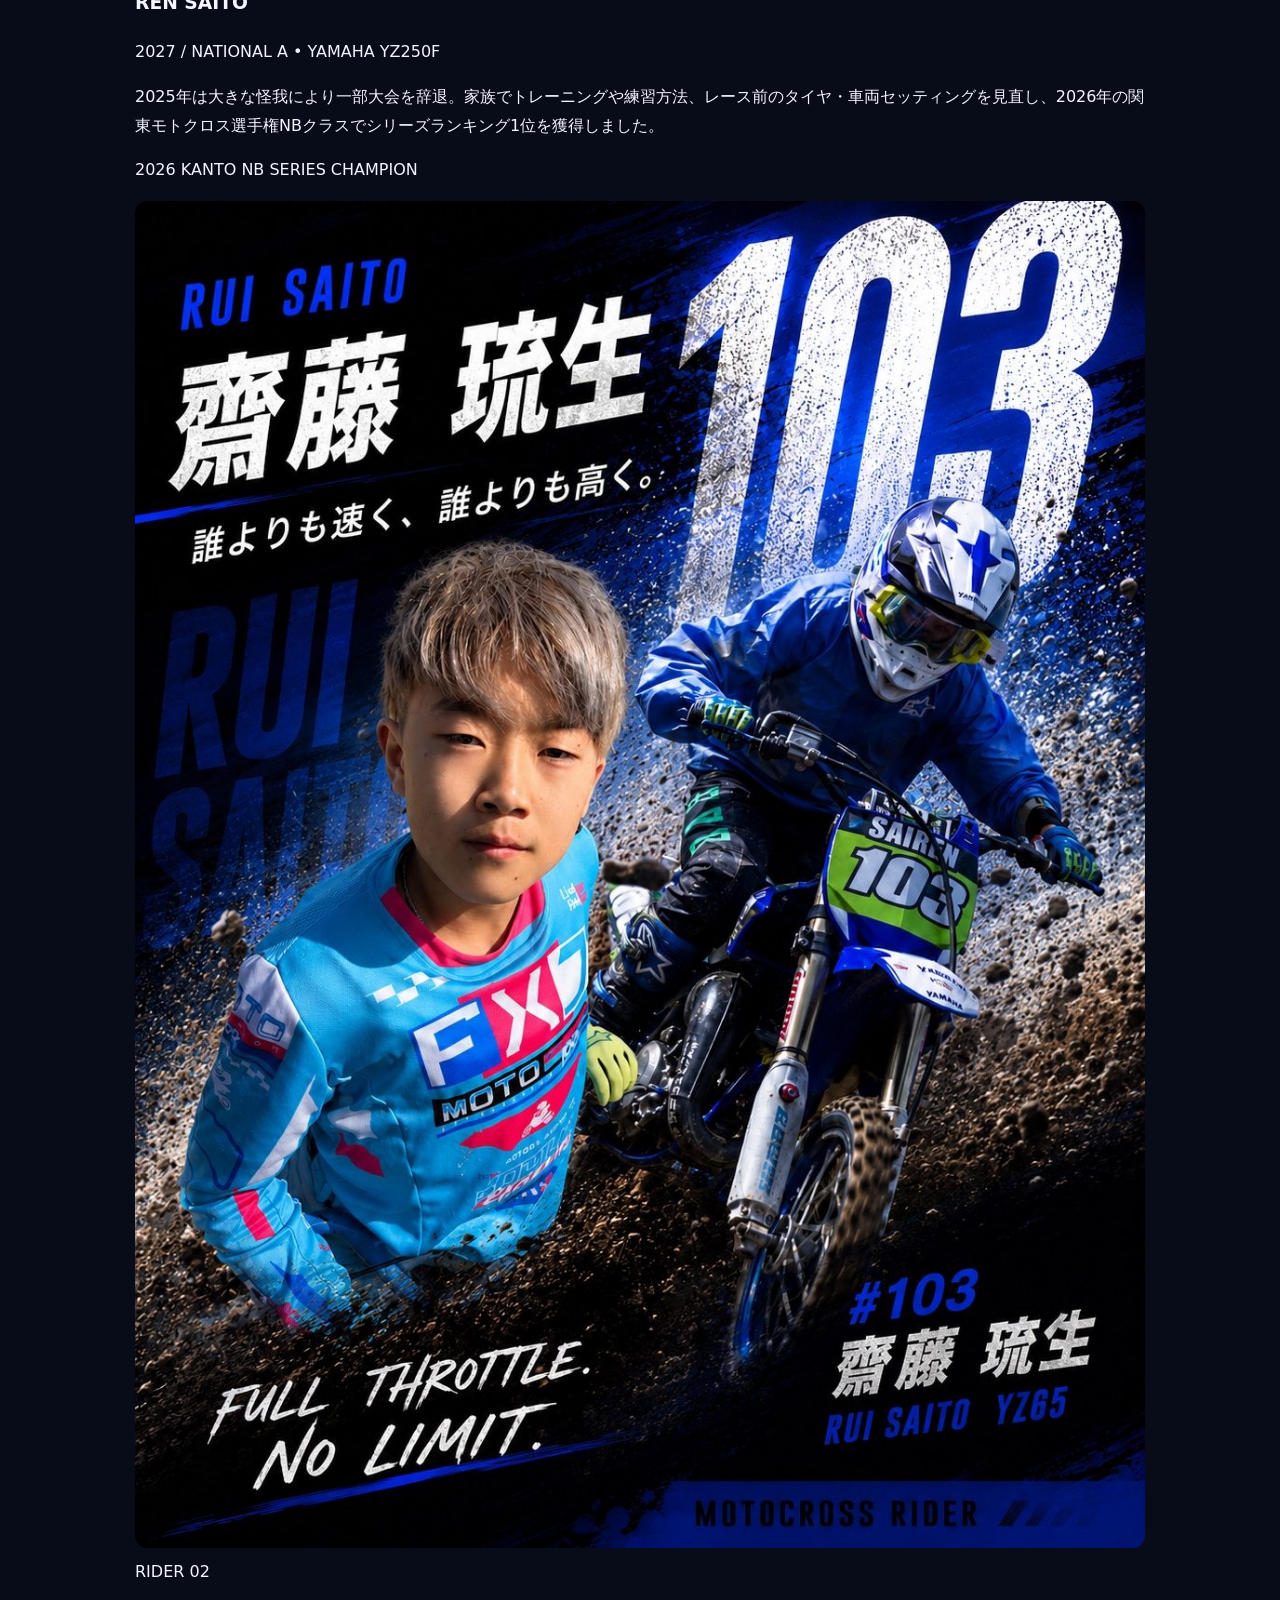
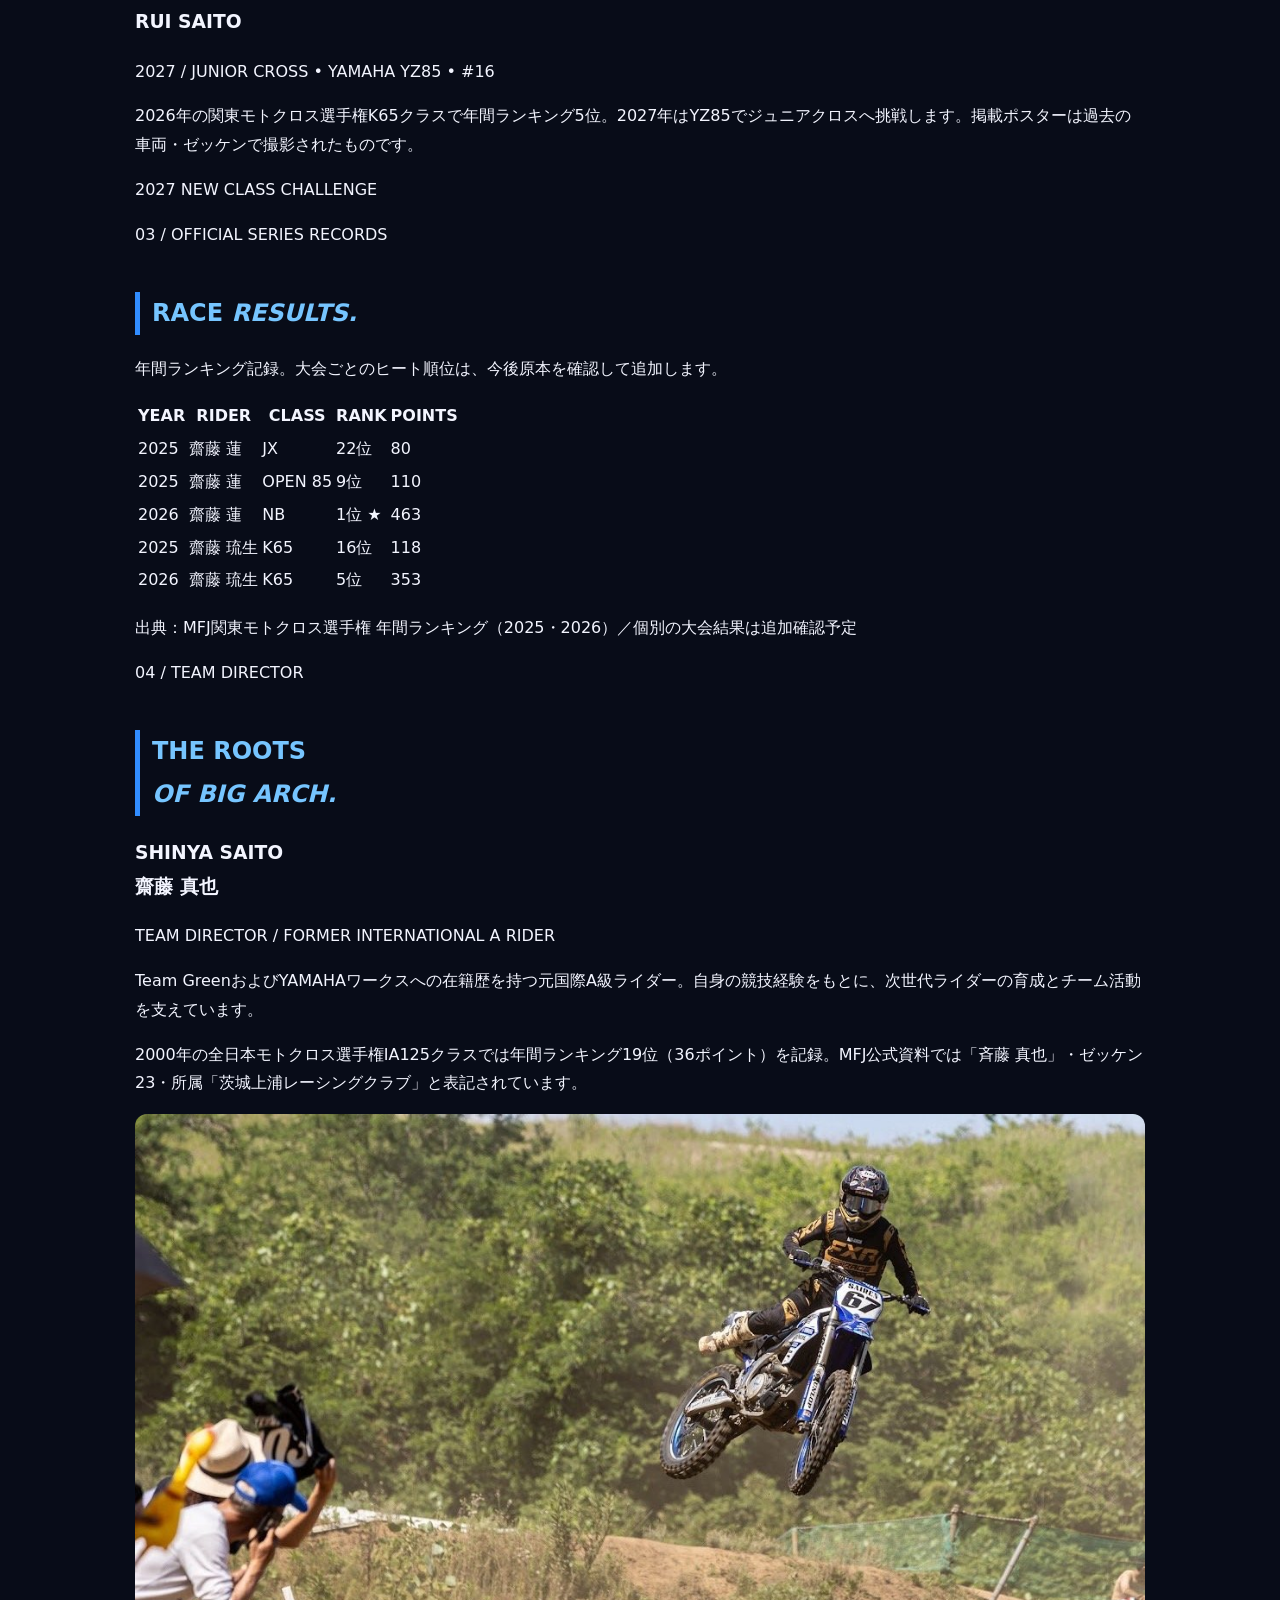
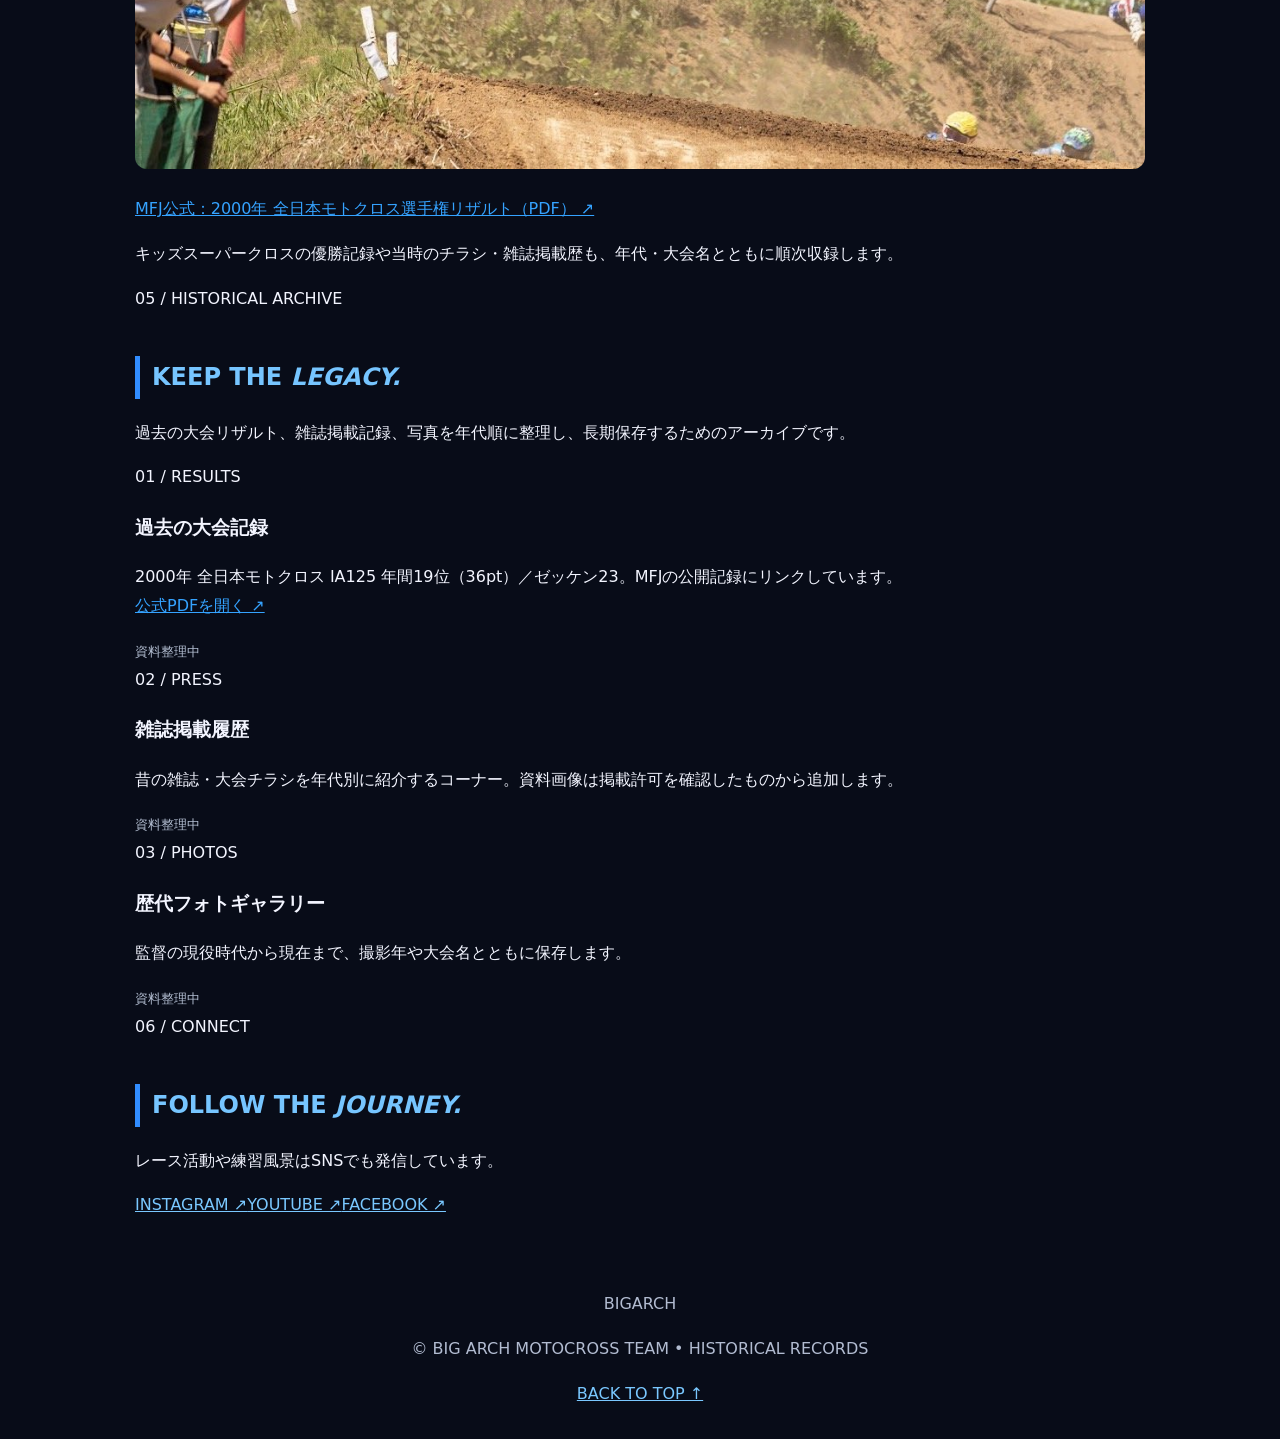
==== commit 366ebcbd: "Add files via upload" ====
--- a/index.html
+++ b/index.html
@@ -1 +1 @@
-<!doctype html><html lang="ja"><head><meta charset="utf-8"><meta name="viewport" content="width=device-width,initial-scale=1"><meta name="description" content="BIG ARCH MOTOCROSS TEAM公式サイト。齋藤真也監督と齋藤蓮・琉生の競技記録、レース結果、歴史アーカイブ。"><title>BIG ARCH | MOTOCROSS TEAM</title><link rel="stylesheet" href="style.css"></head><body><header class="nav"><a class="logo" href="#home">BIG<span>ARCH</span><small>MX TEAM</small></a><button class="menu" aria-label="メニュー" onclick="document.querySelector('.links').classList.toggle('show')">☰</button><nav class="links"><a href="#team">TEAM</a><a href="#riders">RIDERS</a><a href="#results">RESULTS</a><a href="#history">HISTORY</a><a href="#archive">ARCHIVE</a><a href="#contact">CONTACT</a></nav></header><main><section id="home" class="hero"><img src="hero.jpg" alt="BIG ARCH モトクロス レース写真"><div class="shade"></div><div class="hero-text"><div class="eyebrow">JAPAN • MOTOCROSS TEAM</div><h1>THE RACE<br>NEVER ENDS<span>.</span></h1><p>受け継ぐ挑戦。積み重ねる記録。<br>親子二世代のモトクロス・ヒストリー。</p><a class="cta" href="#history">OUR HISTORY ↗</a></div><div class="vertical">BIG ARCH / OFFICIAL ARCHIVE</div></section><section id="team" class="section intro"><div class="eyebrow">01 / ABOUT THE TEAM</div><h2>PASSION<br><em>THROUGH GENERATIONS.</em></h2><p>BIG ARCHは、モトクロスに挑戦する齋藤蓮・琉生と、チーム監督 齋藤真也の競技経験をつなぐチームです。過去の記録を大切に保管し、次の世代へ伝えていきます。</p><div class="stats"><div><strong>2026</strong><small>REN / KANTO NB CHAMPION</small></div><div><strong>2027</strong><small>NEW CHALLENGE / NA & JX</small></div><div><strong>2</strong><small>GENERATIONS OF RACING</small></div></div></section><section id="riders" class="section"><div class="eyebrow">02 / RIDER PROFILES</div><h2>OUR <em>RIDERS.</em></h2><div class="riders"><article class="rider"><div class="rider-image"><img src="ren.jpg" alt="齋藤蓮 ライダーポスター"></div><div class="rider-copy"><div class="eyebrow">RIDER 01</div><h3>REN <span>SAITO</span></h3><p class="class">2027 / NATIONAL A • YAMAHA YZ250F</p><p>2025年は大きな怪我により一部大会を辞退。家族でトレーニングや練習方法、レース前のタイヤ・車両セッティングを見直し、2026年の関東モトクロス選手権NBクラスでシリーズランキング1位を獲得しました。</p><p class="highlight">2026 KANTO NB SERIES CHAMPION</p></div></article><article class="rider"><div class="rider-image"><img src="rui.jpg" alt="齋藤琉生 ライダーポスター（過去のゼッケン）"></div><div class="rider-copy"><div class="eyebrow">RIDER 02</div><h3>RUI <span>SAITO</span></h3><p class="class">2027 / JUNIOR CROSS • YAMAHA YZ85 • #16</p><p>2026年の関東モトクロス選手権K65クラスで年間ランキング5位。2027年はYZ85でジュニアクロスへ挑戦します。掲載ポスターは過去の車両・ゼッケンで撮影されたものです。</p><p class="highlight">2027 NEW CLASS CHALLENGE</p></div></article></div></section><section id="results" class="section results"><div class="eyebrow">03 / OFFICIAL SERIES RECORDS</div><h2>RACE <em>RESULTS.</em></h2><p>年間ランキング記録。大会ごとのヒート順位は、今後原本を確認して追加します。</p><div class="table-wrap"><table><thead><tr><th>YEAR</th><th>RIDER</th><th>CLASS</th><th>RANK</th><th>POINTS</th></tr></thead><tbody><tr><td>2025</td><td>齋藤 蓮</td><td>JX</td><td>22位</td><td>80</td></tr><tr><td>2025</td><td>齋藤 蓮</td><td>OPEN 85</td><td>9位</td><td>110</td></tr><tr class="winner"><td>2026</td><td>齋藤 蓮</td><td>NB</td><td>1位 ★</td><td>463</td></tr><tr><td>2025</td><td>齋藤 琉生</td><td>K65</td><td>16位</td><td>118</td></tr><tr><td>2026</td><td>齋藤 琉生</td><td>K65</td><td>5位</td><td>353</td></tr></tbody></table></div><p class="source">出典：MFJ関東モトクロス選手権 年間ランキング（2025・2026）／個別の大会結果は追加確認予定</p></section><section id="history" class="section history"><div class="eyebrow">04 / TEAM DIRECTOR</div><h2>THE ROOTS<br><em>OF BIG ARCH.</em></h2><div class="history-grid"><div><div class="accent-line"></div><h3>SHINYA SAITO<br><span>齋藤 真也</span></h3><p class="class">TEAM DIRECTOR / FORMER INTERNATIONAL A RIDER</p><p>Team GreenおよびYAMAHAワークスへの在籍歴を持つ元国際A級ライダー。自身の競技経験をもとに、次世代ライダーの育成とチーム活動を支えています。</p><p>現役時代の大会成績、所属年度、当時の雑誌記事などは、資料を確認しながら年代別に追加していきます。</p><div class="note">※所属歴はご家族からの提供情報。大会別の順位・年度は原本確認後に掲載します。</div></div><div class="history-visual"><img src="race1.jpg" alt="モトクロス競技写真"></div></div></section><section id="archive" class="section archive"><div class="eyebrow">05 / HISTORICAL ARCHIVE</div><h2>KEEP THE <em>LEGACY.</em></h2><p>過去の大会リザルト、雑誌掲載記録、写真を年代順に整理し、長期保存するためのアーカイブです。</p><div class="archive-grid"><article><span>01 / RESULTS</span><h3>過去の大会記録</h3><p>開催年・大会名・クラス・順位・出典を記録。原本を確認した情報から追加します。</p><small>資料整理中</small></article><article><span>02 / PRESS</span><h3>雑誌掲載履歴</h3><p>雑誌名・発行年月・掲載ページを記録。記事画像は権利者の許可を得て公開します。</p><small>資料整理中</small></article><article><span>03 / PHOTOS</span><h3>歴代フォトギャラリー</h3><p>監督の現役時代から現在まで、撮影年や大会名とともに保存します。</p><small>資料整理中</small></article></div></section><section id="contact" class="section contact"><div class="eyebrow">06 / CONNECT</div><h2>FOLLOW THE <em>JOURNEY.</em></h2><p>レース活動や練習風景はSNSでも発信しています。</p><div class="social"><a href="https://www.instagram.com/big_arch_mx/" target="_blank" rel="noopener noreferrer">INSTAGRAM ↗</a><a href="https://www.youtube.com/@BIGARCH-pz4mp" target="_blank" rel="noopener noreferrer">YOUTUBE ↗</a><a href="https://www.facebook.com/share/1G48rQvGbf/?mibextid=wwXIfr" target="_blank" rel="noopener noreferrer">FACEBOOK ↗</a></div></section></main><footer><div class="logo">BIG<span>ARCH</span></div><p>© BIG ARCH MOTOCROSS TEAM • HISTORICAL RECORDS</p><a href="#home">BACK TO TOP ↑</a></footer></body></html>
+<!doctype html><html lang="ja"><head><meta charset="utf-8"><meta name="viewport" content="width=device-width,initial-scale=1"><meta name="description" content="BIG ARCH MOTOCROSS TEAM公式サイト。齋藤真也監督と齋藤蓮・琉生の競技記録、レース結果、歴史アーカイブ。"><title>BIG ARCH | MOTOCROSS TEAM</title><link rel="stylesheet" href="style.css"></head><body><header class="nav"><a class="logo" href="#home">BIG<span>ARCH</span><small>MX TEAM</small></a><button class="menu" aria-label="メニュー" onclick="document.querySelector('.links').classList.toggle('show')">☰</button><nav class="links"><a href="#team">TEAM</a><a href="#riders">RIDERS</a><a href="#results">RESULTS</a><a href="#history">HISTORY</a><a href="#archive">ARCHIVE</a><a href="history.html">SHINYA PHOTOS</a><a href="seven.html">SEVEN</a><a href="transporter.html">TEAM BUS</a><a href="#contact">CONTACT</a></nav></header><main><section id="home" class="hero"><img src="hero.jpg" alt="BIG ARCH モトクロス レース写真"><div class="shade"></div><div class="hero-text"><div class="eyebrow">JAPAN • MOTOCROSS TEAM</div><h1>THE RACE<br>NEVER ENDS<span>.</span></h1><p>受け継ぐ挑戦。積み重ねる記録。<br>親子二世代のモトクロス・ヒストリー。</p><a class="cta" href="#history">OUR HISTORY ↗</a></div><div class="vertical">BIG ARCH / OFFICIAL ARCHIVE</div></section><section id="team" class="section intro"><div class="eyebrow">01 / ABOUT THE TEAM</div><h2>PASSION<br><em>THROUGH GENERATIONS.</em></h2><p>BIG ARCHは、モトクロスに挑戦する齋藤蓮・琉生と、チーム監督 齋藤真也の競技経験をつなぐチームです。過去の記録を大切に保管し、次の世代へ伝えていきます。</p><div class="stats"><div><strong>2026</strong><small>REN / KANTO NB CHAMPION</small></div><div><strong>2027</strong><small>NEW CHALLENGE / NA & JX</small></div><div><strong>2</strong><small>GENERATIONS OF RACING</small></div></div></section><section id="riders" class="section"><div class="eyebrow">02 / RIDER PROFILES</div><h2>OUR <em>RIDERS.</em></h2><div class="riders"><article class="rider"><div class="rider-image"><img src="ren.jpg" alt="齋藤蓮 ライダーポスター"></div><div class="rider-copy"><div class="eyebrow">RIDER 01</div><h3>REN <span>SAITO</span></h3><p class="class">2027 / NATIONAL A • YAMAHA YZ250F</p><p>2025年は大きな怪我により一部大会を辞退。家族でトレーニングや練習方法、レース前のタイヤ・車両セッティングを見直し、2026年の関東モトクロス選手権NBクラスでシリーズランキング1位を獲得しました。</p><p class="highlight">2026 KANTO NB SERIES CHAMPION</p></div></article><article class="rider"><div class="rider-image"><img src="rui.jpg" alt="齋藤琉生 ライダーポスター（過去のゼッケン）"></div><div class="rider-copy"><div class="eyebrow">RIDER 02</div><h3>RUI <span>SAITO</span></h3><p class="class">2027 / JUNIOR CROSS • YAMAHA YZ85 • #16</p><p>2026年の関東モトクロス選手権K65クラスで年間ランキング5位。2027年はYZ85でジュニアクロスへ挑戦します。掲載ポスターは過去の車両・ゼッケンで撮影されたものです。</p><p class="highlight">2027 NEW CLASS CHALLENGE</p></div></article></div></section><section id="results" class="section results"><div class="eyebrow">03 / OFFICIAL SERIES RECORDS</div><h2>RACE <em>RESULTS.</em></h2><p>年間ランキング記録。大会ごとのヒート順位は、今後原本を確認して追加します。</p><div class="table-wrap"><table><thead><tr><th>YEAR</th><th>RIDER</th><th>CLASS</th><th>RANK</th><th>POINTS</th></tr></thead><tbody><tr><td>2025</td><td>齋藤 蓮</td><td>JX</td><td>22位</td><td>80</td></tr><tr><td>2025</td><td>齋藤 蓮</td><td>OPEN 85</td><td>9位</td><td>110</td></tr><tr class="winner"><td>2026</td><td>齋藤 蓮</td><td>NB</td><td>1位 ★</td><td>463</td></tr><tr><td>2025</td><td>齋藤 琉生</td><td>K65</td><td>16位</td><td>118</td></tr><tr><td>2026</td><td>齋藤 琉生</td><td>K65</td><td>5位</td><td>353</td></tr></tbody></table></div><p class="source">出典：MFJ関東モトクロス選手権 年間ランキング（2025・2026）／個別の大会結果は追加確認予定</p></section><section id="history" class="section history"><div class="eyebrow">04 / TEAM DIRECTOR</div><h2>THE ROOTS<br><em>OF BIG ARCH.</em></h2><div class="history-grid"><div><div class="accent-line"></div><h3>SHINYA SAITO<br><span>齋藤 真也</span></h3><p class="class">TEAM DIRECTOR / FORMER INTERNATIONAL A RIDER</p><p>Team GreenおよびYAMAHAワークスへの在籍歴を持つ元国際A級ライダー。自身の競技経験をもとに、次世代ライダーの育成とチーム活動を支えています。</p><p>2000年の全日本モトクロス選手権IA125クラスでは年間ランキング19位（36ポイント）を記録。MFJ公式資料では「斉藤 真也」・ゼッケン23・所属「茨城上浦レーシングクラブ」と表記されています。</p><div class="note"></div></div><div class="history-visual"><img src="race1.jpg" alt="モトクロス競技写真"><p><a href="https://www.mfj.or.jp/wp-content/uploads/2025/04/2000MFJ_ALLJAPAN_ranking_MX.pdf" target="_blank" rel="noopener noreferrer" style="color:#35a3ff;text-decoration:underline">MFJ公式：2000年 全日本モトクロス選手権リザルト（PDF） ↗</a></p><p>キッズスーパークロスの優勝記録や当時のチラシ・雑誌掲載歴も、年代・大会名とともに順次収録します。</p></div></div></section><section id="archive" class="section archive"><div class="eyebrow">05 / HISTORICAL ARCHIVE</div><h2>KEEP THE <em>LEGACY.</em></h2><p>過去の大会リザルト、雑誌掲載記録、写真を年代順に整理し、長期保存するためのアーカイブです。</p><div class="archive-grid"><article><span>01 / RESULTS</span><h3>過去の大会記録</h3><p>2000年 全日本モトクロス IA125 年間19位（36pt）／ゼッケン23。MFJの公開記録にリンクしています。<br><a href="https://www.mfj.or.jp/wp-content/uploads/2025/04/2000MFJ_ALLJAPAN_ranking_MX.pdf" target="_blank" rel="noopener noreferrer" style="color:#35a3ff">公式PDFを開く ↗</a></p><small>資料整理中</small></article><article><span>02 / PRESS</span><h3>雑誌掲載履歴</h3><p>昔の雑誌・大会チラシを年代別に紹介するコーナー。資料画像は掲載許可を確認したものから追加します。</p><small>資料整理中</small></article><article><span>03 / PHOTOS</span><h3>歴代フォトギャラリー</h3><p>監督の現役時代から現在まで、撮影年や大会名とともに保存します。</p><small>資料整理中</small></article></div></section><section id="contact" class="section contact"><div class="eyebrow">06 / CONNECT</div><h2>FOLLOW THE <em>JOURNEY.</em></h2><p>レース活動や練習風景はSNSでも発信しています。</p><div class="social"><a href="https://www.instagram.com/big_arch_mx/" target="_blank" rel="noopener noreferrer">INSTAGRAM ↗</a><a href="https://www.youtube.com/@BIGARCH-pz4mp" target="_blank" rel="noopener noreferrer">YOUTUBE ↗</a><a href="https://www.facebook.com/share/1G48rQvGbf/?mibextid=wwXIfr" target="_blank" rel="noopener noreferrer">FACEBOOK ↗</a></div></section></main><footer><div class="logo">BIG<span>ARCH</span></div><p>© BIG ARCH MOTOCROSS TEAM • HISTORICAL RECORDS</p><a href="#home">BACK TO TOP ↑</a></footer></body></html>
--- a/style.css
+++ b/style.css
@@ -1 +1 @@
-@import url('https://fonts.googleapis.com/css2?family=Barlow+Condensed:wght@500;600;700;800;900&family=Noto+Sans+JP:wght@400;500;700&display=swap');:root{--bg:#07101c;--panel:#0c1a2a;--blue:#1188ff;--text:#e9f1fb;--muted:#9aacbf}*{box-sizing:border-box}html{scroll-behavior:smooth}body{margin:0;background:var(--bg);color:var(--text);font-family:'Noto Sans JP',sans-serif;line-height:1.9}a{color:inherit;text-decoration:none}.nav{height:75px;position:sticky;top:0;z-index:10;display:flex;align-items:center;justify-content:space-between;padding:0 5%;background:#07101cf0;border-bottom:1px solid #1d3145}.logo{font:900 30px 'Barlow Condensed',sans-serif;letter-spacing:.05em;line-height:1}.logo span{color:var(--blue)}.logo small{display:block;font:600 9px 'Noto Sans JP';letter-spacing:.24em;margin-top:4px}.links{display:flex;gap:26px}.links a{font:700 14px 'Barlow Condensed';letter-spacing:.14em}.links a:hover,.social a:hover{color:var(--blue)}.menu{display:none}.hero{height:min(790px,90vh);min-height:560px;position:relative;display:flex;align-items:center;padding:8%}.hero>img{position:absolute;inset:0;width:100%;height:100%;object-fit:cover;object-position:center 42%}.shade{position:absolute;inset:0;background:linear-gradient(90deg,#06101af5 5%,#06101abb 45%,#06101a25 100%),linear-gradient(0deg,#06101a 0%,transparent 30%)}.hero-text{position:relative;max-width:850px}.eyebrow{font:700 13px 'Barlow Condensed';letter-spacing:.26em;color:#5bb1ff;margin-bottom:16px}.hero h1,h2,h3{font-family:'Barlow Condensed','Noto Sans JP',sans-serif;line-height:1.03}.hero h1{font-size:clamp(70px,11vw,160px);letter-spacing:-.02em;margin:0 0 25px;font-weight:900}.hero h1 span{color:var(--blue)}.hero p{font-size:clamp(14px,1.5vw,20px);line-height:2}.cta{display:inline-block;margin-top:25px;background:var(--blue);padding:14px 35px;font:800 17px 'Barlow Condensed';letter-spacing:.1em}.vertical{position:absolute;right:2%;bottom:15%;writing-mode:vertical-rl;letter-spacing:.2em;font-size:10px}.section{padding:110px 8%;max-width:1600px;margin:auto;scroll-margin-top:75px}h2{font-size:clamp(54px,8vw,112px);margin:0 0 36px;font-weight:900;letter-spacing:-.01em}h2 em{font-style:normal;color:var(--blue)}.section>p{max-width:790px;color:var(--muted)}.intro{padding-top:140px;padding-bottom:140px}.intro>p{font-size:17px}.stats{display:grid;grid-template-columns:repeat(3,1fr);gap:25px;margin-top:65px;border-top:1px solid #29405a;padding-top:35px}.stats strong{font:900 65px 'Barlow Condensed';display:block;line-height:1;color:#fff}.stats small{font:600 12px 'Barlow Condensed';letter-spacing:.12em;color:var(--muted)}.riders{display:grid;gap:30px}.rider{display:grid;grid-template-columns:minmax(220px,39%) 1fr;background:var(--panel);border:1px solid #233c54;min-height:440px}.rider-image{background:#03080f;display:flex;justify-content:center;align-items:center;padding:20px}.rider-image img{width:100%;height:430px;object-fit:contain}.rider-copy{padding:55px 7%;align-self:center}.rider h3{font-size:clamp(54px,7vw,100px);margin:10px 0}.rider h3 span{color:var(--blue)}.class{font:700 16px 'Barlow Condensed';letter-spacing:.09em;color:#5db1ff}.rider-copy p:not(.class):not(.highlight){color:#becddd;font-size:14px}.highlight{border-top:1px solid #31516e;padding-top:22px;color:#fff;font:800 20px 'Barlow Condensed';letter-spacing:.1em}.results{background:#0b1725;max-width:none}.results>*{max-width:1320px;margin-left:auto;margin-right:auto}.table-wrap{overflow-x:auto}table{width:100%;border-collapse:collapse;margin-top:42px;min-width:600px}th,td{text-align:left;border-bottom:1px solid #294057;padding:19px 15px}th{font:700 13px 'Barlow Condensed';letter-spacing:.14em;color:#7fa2c5}td{font-weight:600}.winner{color:#59b2ff;background:#102b45}.source,.note{font-size:12px!important;color:#8195aa!important}.history-grid{display:grid;grid-template-columns:1fr 1fr;gap:60px;align-items:center}.history h3{font-size:clamp(45px,6vw,80px);margin:20px 0}.history h3 span{font:700 22px 'Noto Sans JP'}.history-grid p{color:#b9c8d9}.accent-line{height:5px;width:80px;background:var(--blue)}.history-visual{background:#101e2c;padding:15px}.history-visual img{width:100%;height:470px;object-fit:contain}.archive{background:#0b1725;max-width:none}.archive>*{max-width:1320px;margin-left:auto;margin-right:auto}.archive-grid{display:grid;grid-template-columns:repeat(3,1fr);gap:20px;margin-top:45px}.archive-grid article{padding:34px;background:#101f30;border-top:3px solid var(--blue)}.archive-grid article span{font:700 12px 'Barlow Condensed';letter-spacing:.16em;color:#66b4ff}.archive-grid h3{font-size:29px;line-height:1.4}.archive-grid p{font-size:14px;color:var(--muted)}.archive-grid small{color:#6baee8}.contact{text-align:center}.contact>p{margin-left:auto;margin-right:auto}.social{display:flex;gap:18px;justify-content:center;flex-wrap:wrap;margin-top:50px}.social a{border:1px solid #355473;padding:15px 27px;font:800 18px 'Barlow Condensed';letter-spacing:.1em}footer{padding:40px 8%;border-top:1px solid #28405a;display:flex;align-items:center;justify-content:space-between;gap:20px}footer p,footer>a{font-size:11px;color:#8fa4ba}@media(max-width:800px){.nav{height:65px}.menu{display:block;border:0;background:none;color:white;font-size:27px}.links{display:none;position:absolute;top:65px;left:0;right:0;padding:24px 7%;background:#081624;flex-direction:column}.links.show{display:flex}.hero{min-height:570px;padding:8%}.hero h1{font-size:clamp(64px,14vw,100px)}.section{padding:75px 6%}.stats{gap:12px}.stats strong{font-size:42px}.stats small{font-size:9px}.rider{grid-template-columns:1fr}.rider-image img{height:380px}.rider-copy{padding:35px}.history-grid,.archive-grid{grid-template-columns:1fr}.history-visual img{height:340px}footer{flex-wrap:wrap}.vertical{display:none}}+*{box-sizing:border-box}body{margin:0;background:#080c18;color:#f3f5ff;font-family:system-ui,-apple-system,sans-serif;line-height:1.8}header{background:#101b34;border-bottom:2px solid #168fff;padding:18px 5%}nav{display:flex;gap:16px;flex-wrap:wrap}a{color:#7ac8ff}nav a{font-weight:800;text-decoration:none}main{max-width:1050px;margin:auto;padding:40px 20px}h1{font-size:clamp(32px,6vw,62px);line-height:1.2}h2{color:#76c5ff;border-left:5px solid #318dff;padding-left:12px;margin-top:42px}.tag{color:#b7c8ee;letter-spacing:.15em}.lead{font-size:1.2rem}.grid{display:grid;grid-template-columns:repeat(auto-fit,minmax(230px,1fr));gap:16px}.card{padding:22px;border:1px solid #284264;background:#101b30;border-radius:14px}.card h3{margin-top:0}footer{text-align:center;padding:30px;color:#b2bcd1}img{max-width:100%;height:auto;border-radius:12px}.hero{background:linear-gradient(120deg,#1b1847,#091f37);padding:24px;border-radius:16px}.button{display:inline-block;background:#237ce6;color:white;padding:9px 18px;border-radius:8px;text-decoration:none;font-weight:700}.timeline li{padding:9px 0}small{color:#b2bdd0}
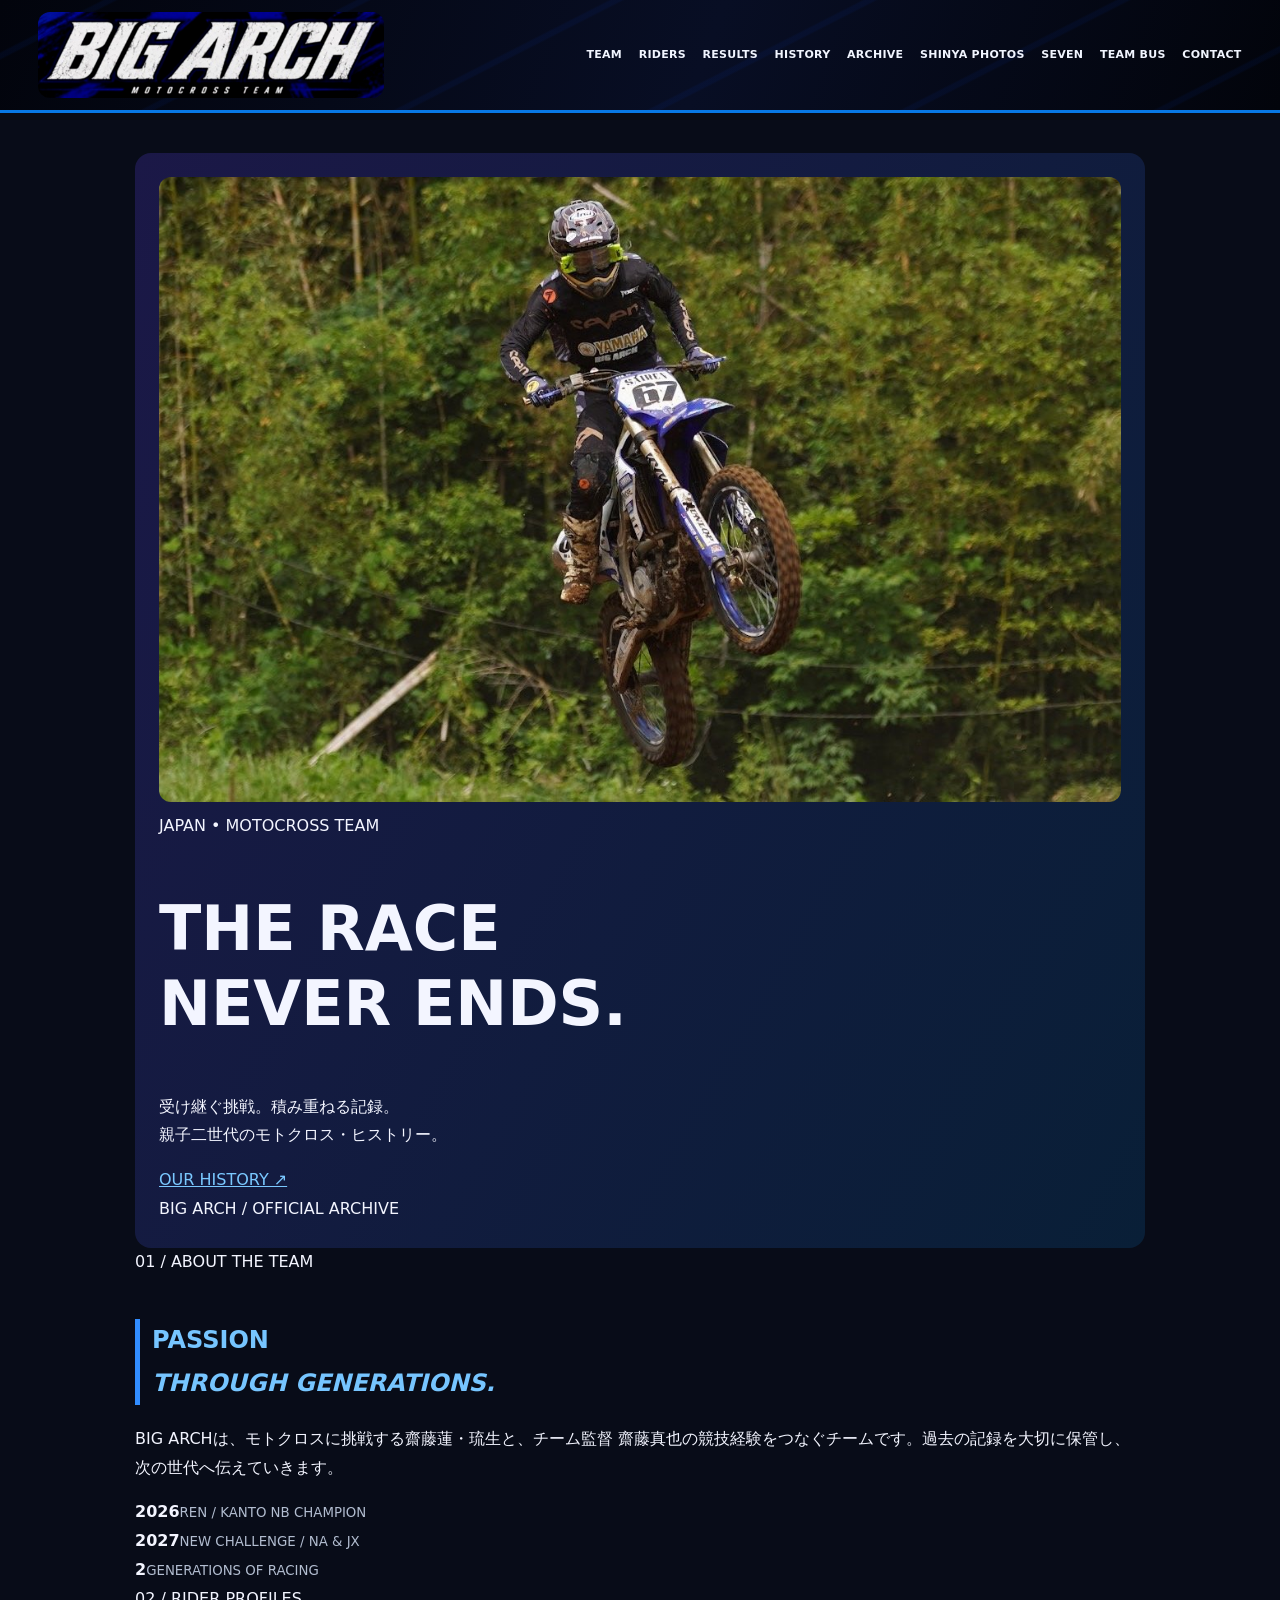
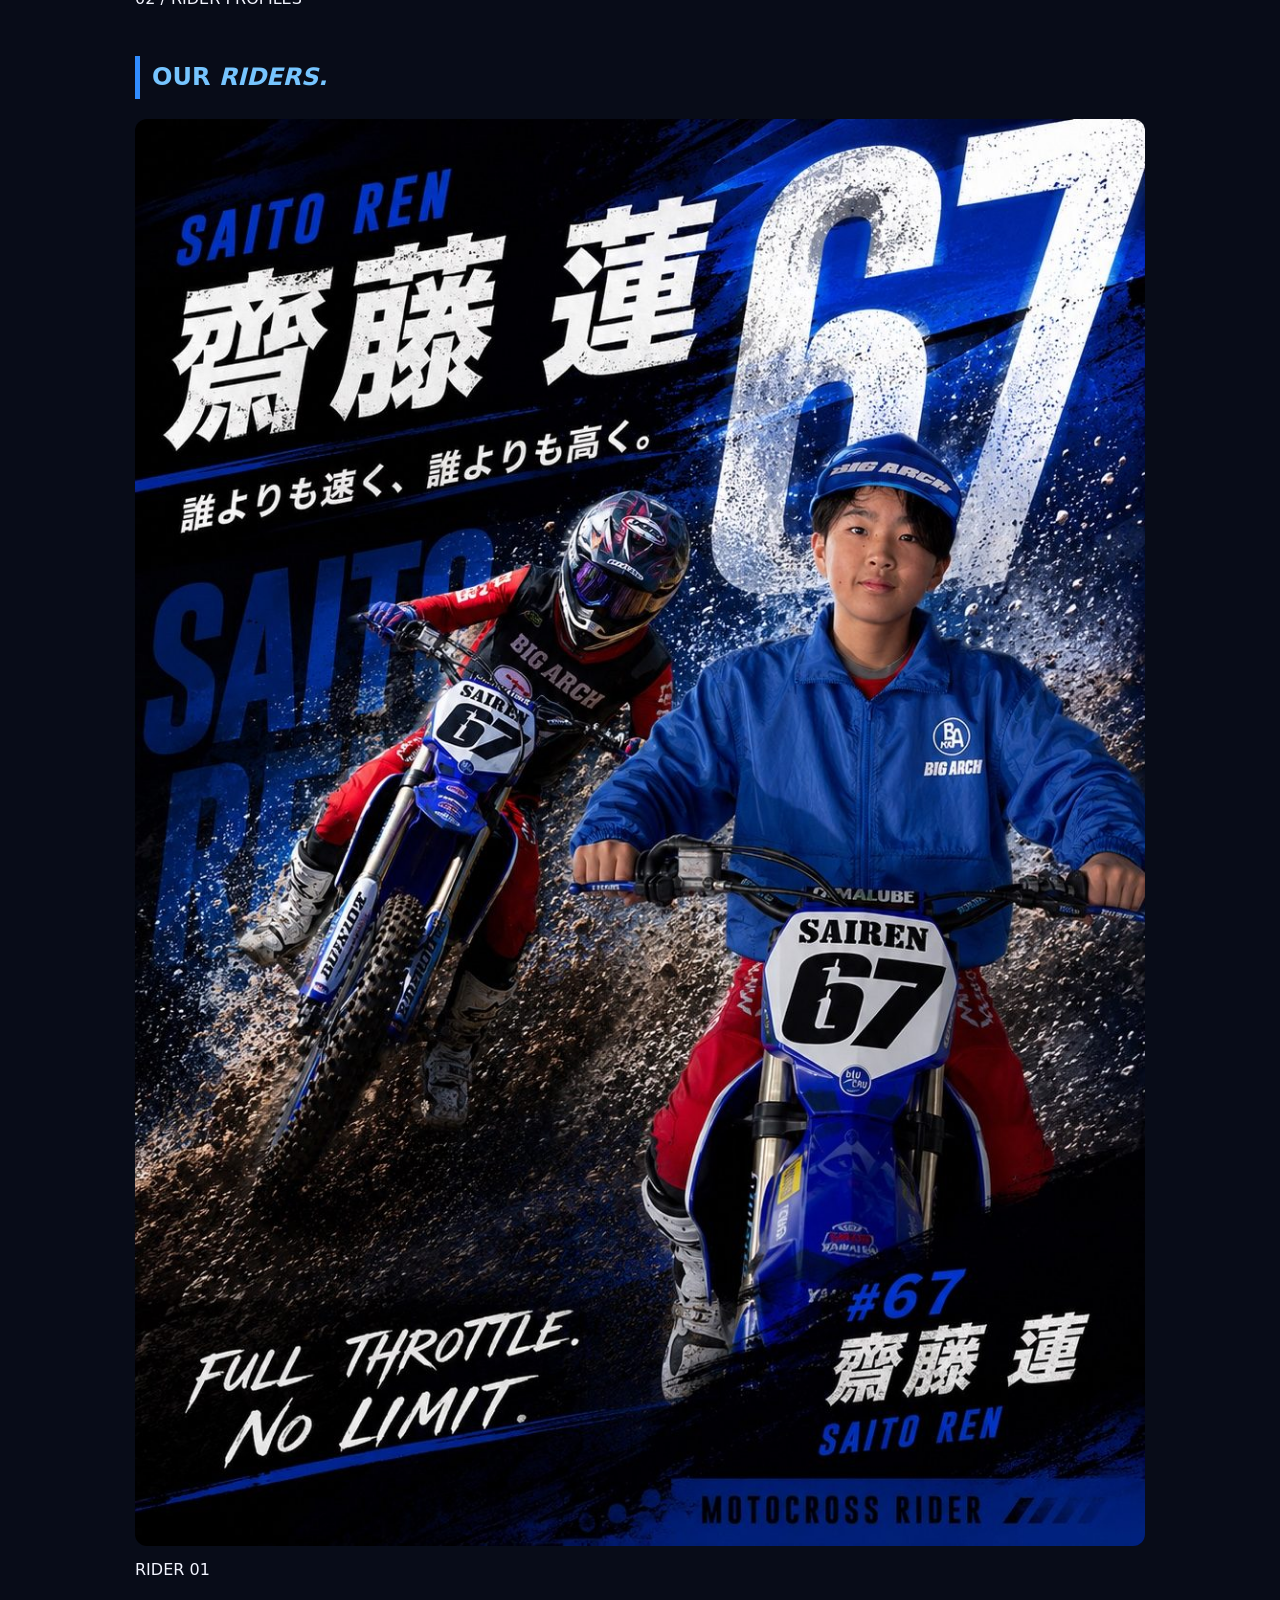
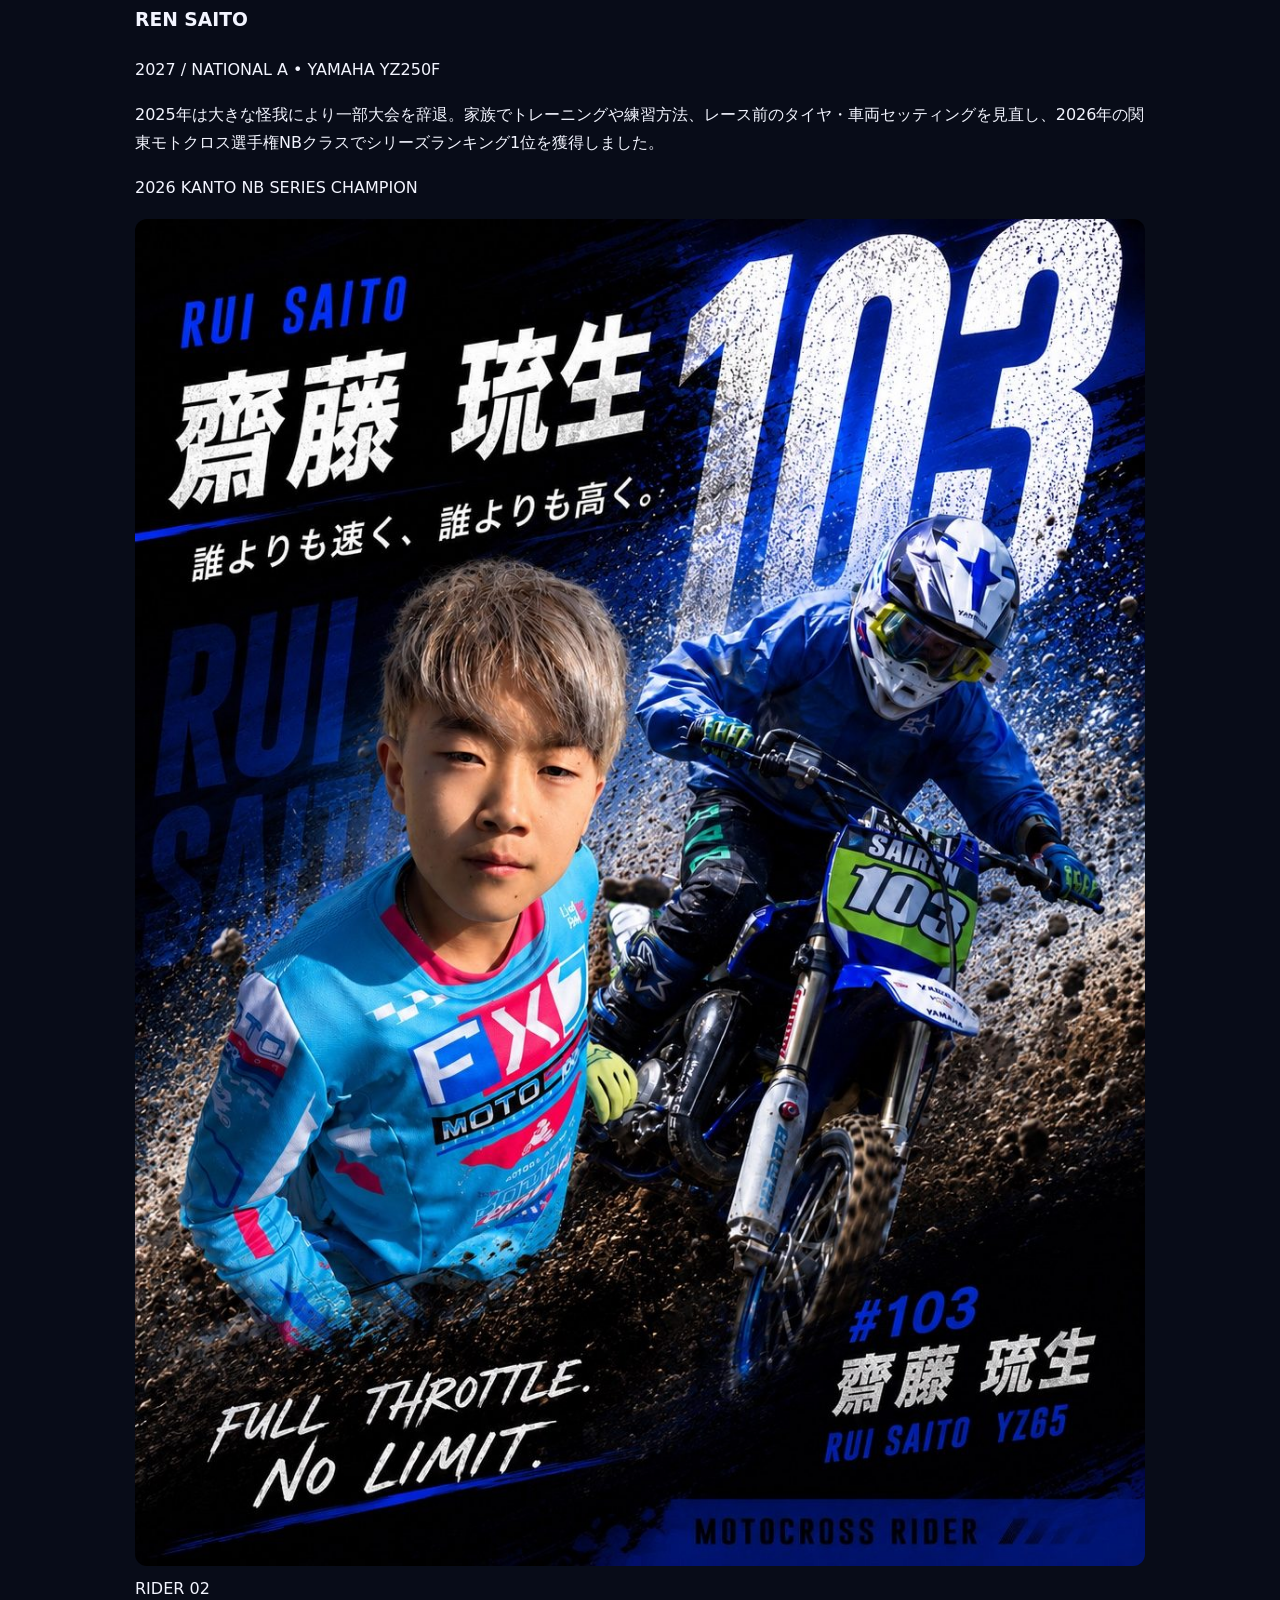
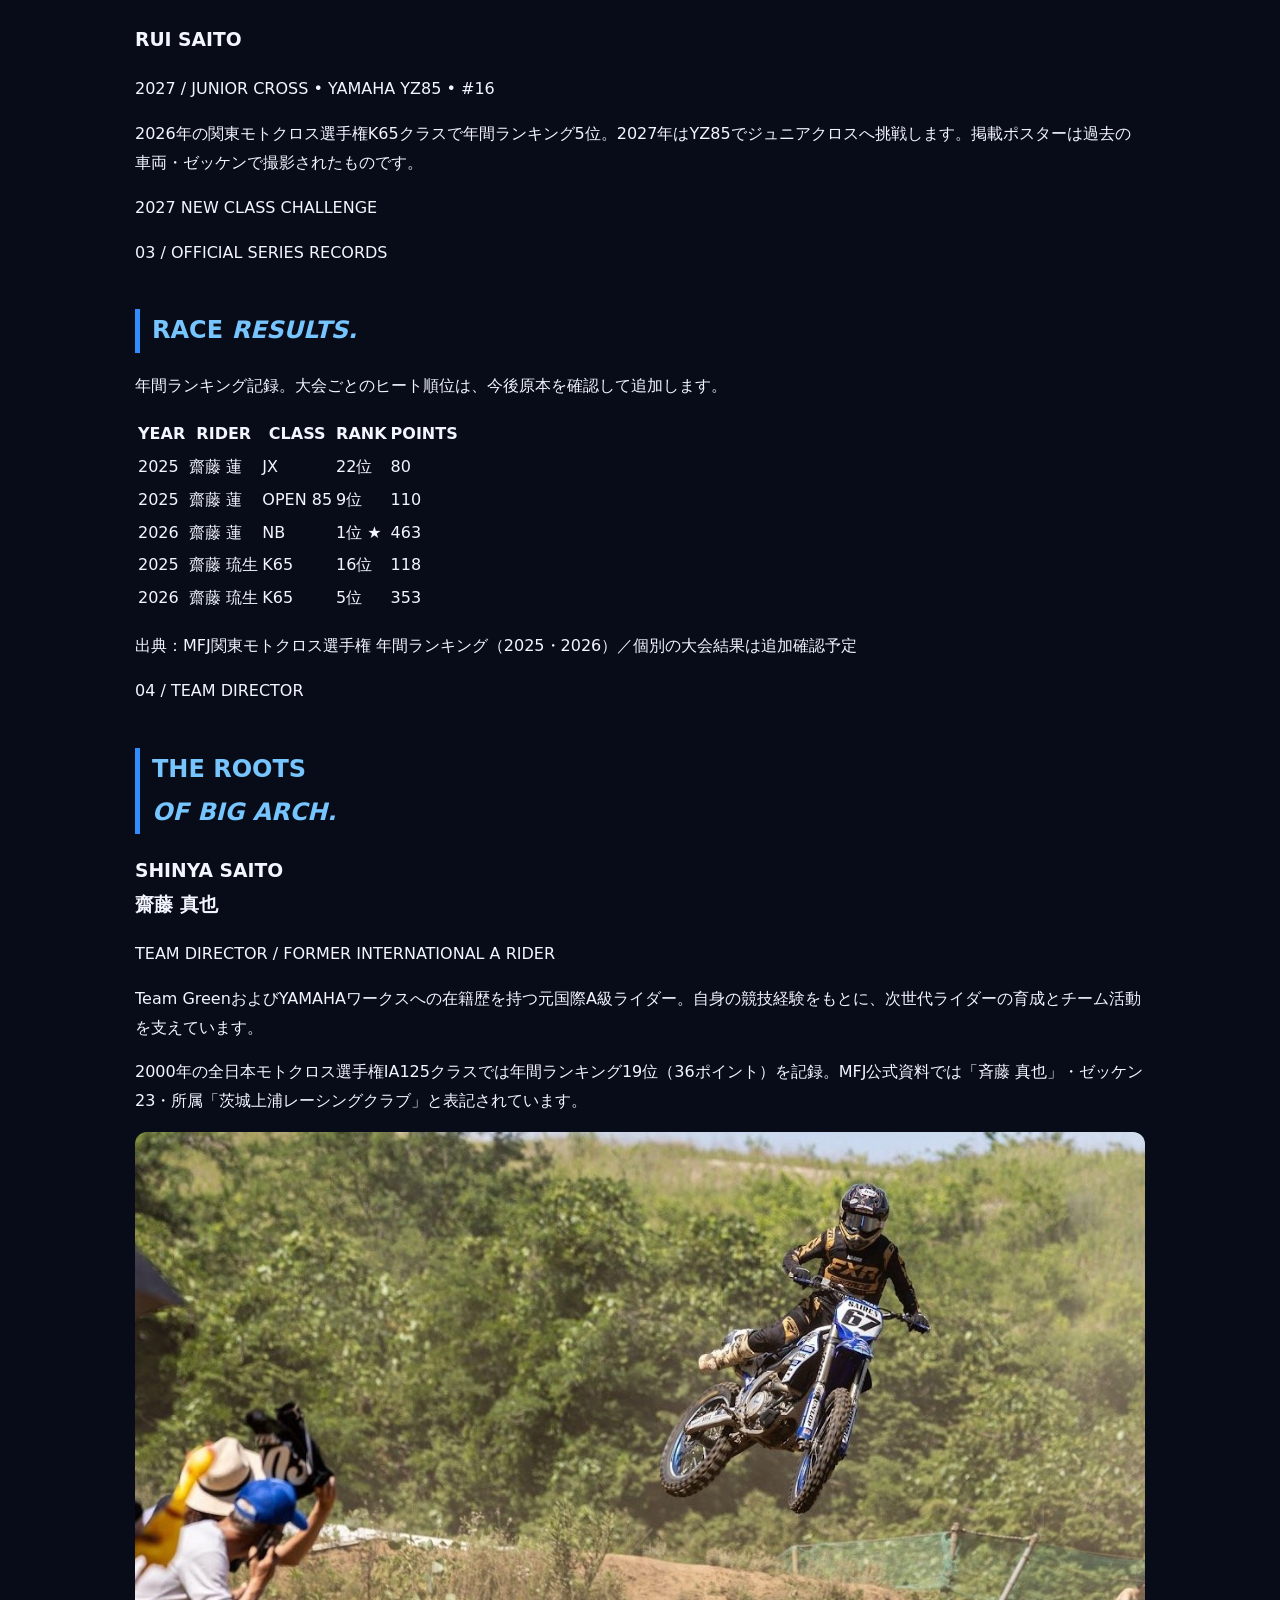
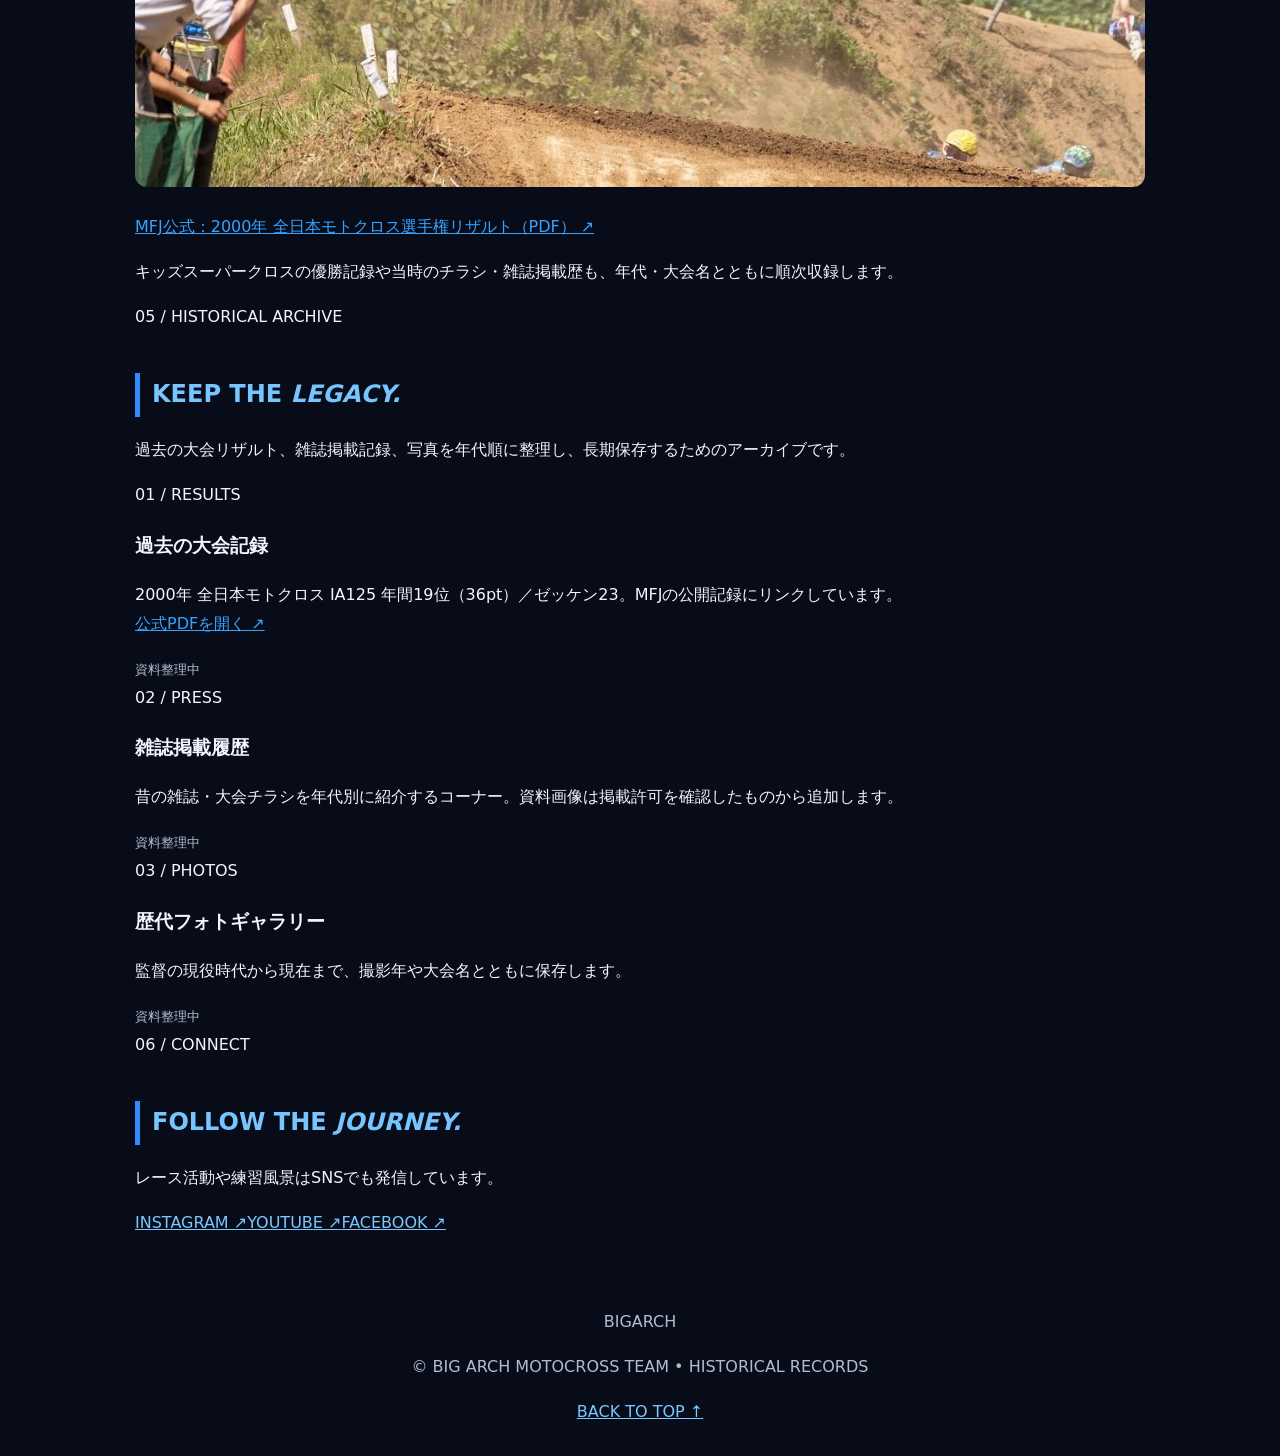
==== commit 276530ec: "Add files via upload" ====
--- a/index.html
+++ b/index.html
@@ -1 +1,30 @@
-<!doctype html><html lang="ja"><head><meta charset="utf-8"><meta name="viewport" content="width=device-width,initial-scale=1"><meta name="description" content="BIG ARCH MOTOCROSS TEAM公式サイト。齋藤真也監督と齋藤蓮・琉生の競技記録、レース結果、歴史アーカイブ。"><title>BIG ARCH | MOTOCROSS TEAM</title><link rel="stylesheet" href="style.css"></head><body><header class="nav"><a class="logo" href="#home">BIG<span>ARCH</span><small>MX TEAM</small></a><button class="menu" aria-label="メニュー" onclick="document.querySelector('.links').classList.toggle('show')">☰</button><nav class="links"><a href="#team">TEAM</a><a href="#riders">RIDERS</a><a href="#results">RESULTS</a><a href="#history">HISTORY</a><a href="#archive">ARCHIVE</a><a href="history.html">SHINYA PHOTOS</a><a href="seven.html">SEVEN</a><a href="transporter.html">TEAM BUS</a><a href="#contact">CONTACT</a></nav></header><main><section id="home" class="hero"><img src="hero.jpg" alt="BIG ARCH モトクロス レース写真"><div class="shade"></div><div class="hero-text"><div class="eyebrow">JAPAN • MOTOCROSS TEAM</div><h1>THE RACE<br>NEVER ENDS<span>.</span></h1><p>受け継ぐ挑戦。積み重ねる記録。<br>親子二世代のモトクロス・ヒストリー。</p><a class="cta" href="#history">OUR HISTORY ↗</a></div><div class="vertical">BIG ARCH / OFFICIAL ARCHIVE</div></section><section id="team" class="section intro"><div class="eyebrow">01 / ABOUT THE TEAM</div><h2>PASSION<br><em>THROUGH GENERATIONS.</em></h2><p>BIG ARCHは、モトクロスに挑戦する齋藤蓮・琉生と、チーム監督 齋藤真也の競技経験をつなぐチームです。過去の記録を大切に保管し、次の世代へ伝えていきます。</p><div class="stats"><div><strong>2026</strong><small>REN / KANTO NB CHAMPION</small></div><div><strong>2027</strong><small>NEW CHALLENGE / NA & JX</small></div><div><strong>2</strong><small>GENERATIONS OF RACING</small></div></div></section><section id="riders" class="section"><div class="eyebrow">02 / RIDER PROFILES</div><h2>OUR <em>RIDERS.</em></h2><div class="riders"><article class="rider"><div class="rider-image"><img src="ren.jpg" alt="齋藤蓮 ライダーポスター"></div><div class="rider-copy"><div class="eyebrow">RIDER 01</div><h3>REN <span>SAITO</span></h3><p class="class">2027 / NATIONAL A • YAMAHA YZ250F</p><p>2025年は大きな怪我により一部大会を辞退。家族でトレーニングや練習方法、レース前のタイヤ・車両セッティングを見直し、2026年の関東モトクロス選手権NBクラスでシリーズランキング1位を獲得しました。</p><p class="highlight">2026 KANTO NB SERIES CHAMPION</p></div></article><article class="rider"><div class="rider-image"><img src="rui.jpg" alt="齋藤琉生 ライダーポスター（過去のゼッケン）"></div><div class="rider-copy"><div class="eyebrow">RIDER 02</div><h3>RUI <span>SAITO</span></h3><p class="class">2027 / JUNIOR CROSS • YAMAHA YZ85 • #16</p><p>2026年の関東モトクロス選手権K65クラスで年間ランキング5位。2027年はYZ85でジュニアクロスへ挑戦します。掲載ポスターは過去の車両・ゼッケンで撮影されたものです。</p><p class="highlight">2027 NEW CLASS CHALLENGE</p></div></article></div></section><section id="results" class="section results"><div class="eyebrow">03 / OFFICIAL SERIES RECORDS</div><h2>RACE <em>RESULTS.</em></h2><p>年間ランキング記録。大会ごとのヒート順位は、今後原本を確認して追加します。</p><div class="table-wrap"><table><thead><tr><th>YEAR</th><th>RIDER</th><th>CLASS</th><th>RANK</th><th>POINTS</th></tr></thead><tbody><tr><td>2025</td><td>齋藤 蓮</td><td>JX</td><td>22位</td><td>80</td></tr><tr><td>2025</td><td>齋藤 蓮</td><td>OPEN 85</td><td>9位</td><td>110</td></tr><tr class="winner"><td>2026</td><td>齋藤 蓮</td><td>NB</td><td>1位 ★</td><td>463</td></tr><tr><td>2025</td><td>齋藤 琉生</td><td>K65</td><td>16位</td><td>118</td></tr><tr><td>2026</td><td>齋藤 琉生</td><td>K65</td><td>5位</td><td>353</td></tr></tbody></table></div><p class="source">出典：MFJ関東モトクロス選手権 年間ランキング（2025・2026）／個別の大会結果は追加確認予定</p></section><section id="history" class="section history"><div class="eyebrow">04 / TEAM DIRECTOR</div><h2>THE ROOTS<br><em>OF BIG ARCH.</em></h2><div class="history-grid"><div><div class="accent-line"></div><h3>SHINYA SAITO<br><span>齋藤 真也</span></h3><p class="class">TEAM DIRECTOR / FORMER INTERNATIONAL A RIDER</p><p>Team GreenおよびYAMAHAワークスへの在籍歴を持つ元国際A級ライダー。自身の競技経験をもとに、次世代ライダーの育成とチーム活動を支えています。</p><p>2000年の全日本モトクロス選手権IA125クラスでは年間ランキング19位（36ポイント）を記録。MFJ公式資料では「斉藤 真也」・ゼッケン23・所属「茨城上浦レーシングクラブ」と表記されています。</p><div class="note"></div></div><div class="history-visual"><img src="race1.jpg" alt="モトクロス競技写真"><p><a href="https://www.mfj.or.jp/wp-content/uploads/2025/04/2000MFJ_ALLJAPAN_ranking_MX.pdf" target="_blank" rel="noopener noreferrer" style="color:#35a3ff;text-decoration:underline">MFJ公式：2000年 全日本モトクロス選手権リザルト（PDF） ↗</a></p><p>キッズスーパークロスの優勝記録や当時のチラシ・雑誌掲載歴も、年代・大会名とともに順次収録します。</p></div></div></section><section id="archive" class="section archive"><div class="eyebrow">05 / HISTORICAL ARCHIVE</div><h2>KEEP THE <em>LEGACY.</em></h2><p>過去の大会リザルト、雑誌掲載記録、写真を年代順に整理し、長期保存するためのアーカイブです。</p><div class="archive-grid"><article><span>01 / RESULTS</span><h3>過去の大会記録</h3><p>2000年 全日本モトクロス IA125 年間19位（36pt）／ゼッケン23。MFJの公開記録にリンクしています。<br><a href="https://www.mfj.or.jp/wp-content/uploads/2025/04/2000MFJ_ALLJAPAN_ranking_MX.pdf" target="_blank" rel="noopener noreferrer" style="color:#35a3ff">公式PDFを開く ↗</a></p><small>資料整理中</small></article><article><span>02 / PRESS</span><h3>雑誌掲載履歴</h3><p>昔の雑誌・大会チラシを年代別に紹介するコーナー。資料画像は掲載許可を確認したものから追加します。</p><small>資料整理中</small></article><article><span>03 / PHOTOS</span><h3>歴代フォトギャラリー</h3><p>監督の現役時代から現在まで、撮影年や大会名とともに保存します。</p><small>資料整理中</small></article></div></section><section id="contact" class="section contact"><div class="eyebrow">06 / CONNECT</div><h2>FOLLOW THE <em>JOURNEY.</em></h2><p>レース活動や練習風景はSNSでも発信しています。</p><div class="social"><a href="https://www.instagram.com/big_arch_mx/" target="_blank" rel="noopener noreferrer">INSTAGRAM ↗</a><a href="https://www.youtube.com/@BIGARCH-pz4mp" target="_blank" rel="noopener noreferrer">YOUTUBE ↗</a><a href="https://www.facebook.com/share/1G48rQvGbf/?mibextid=wwXIfr" target="_blank" rel="noopener noreferrer">FACEBOOK ↗</a></div></section></main><footer><div class="logo">BIG<span>ARCH</span></div><p>© BIG ARCH MOTOCROSS TEAM • HISTORICAL RECORDS</p><a href="#home">BACK TO TOP ↑</a></footer></body></html>+<!doctype html><html lang="ja"><head><meta charset="utf-8"><meta name="viewport" content="width=device-width,initial-scale=1"><meta name="description" content="BIG ARCH MOTOCROSS TEAM公式サイト。齋藤真也監督と齋藤蓮・琉生の競技記録、レース結果、歴史アーカイブ。"><title>BIG ARCH | MOTOCROSS TEAM</title><link rel="stylesheet" href="style.css"><style>
+/* BIG ARCH original racing logo header */
+header.nav{display:flex!important;align-items:center!important;justify-content:space-between!important;gap:20px!important;flex-wrap:wrap!important;padding:12px clamp(16px,3vw,56px)!important;background:linear-gradient(110deg,#02040c 0%,#080e24 55%,#02040b 100%)!important;border-bottom:3px solid #0879e7!important;min-height:105px;position:relative;isolation:isolate}
+header.nav:before{content:"";position:absolute;inset:0;pointer-events:none;z-index:-1;background:repeating-linear-gradient(153deg,transparent 0 46px,rgba(0,69,240,.12) 48px 52px,transparent 54px 115px);opacity:.55}
+header.nav a.logo{display:block!important;flex:0 0 auto!important;width:clamp(220px,27vw,355px)!important;height:auto!important;line-height:0!important;text-decoration:none!important;cursor:pointer}
+header.nav .brand-photo{display:block;width:100%;height:auto;aspect-ratio:4/1;object-fit:cover;object-position:center;filter:contrast(1.1)}
+header.nav nav.links{display:flex;align-items:center;justify-content:flex-end;flex-wrap:wrap;gap:clamp(10px,1.3vw,22px)!important;flex:1 1 600px!important}
+header.nav nav.links a{color:#f1f5ff!important;font-size:clamp(11px,.85vw,14px)!important;font-weight:800!important;letter-spacing:.025em!important;white-space:nowrap;text-decoration:none!important}
+header.nav nav.links a:hover{color:#37a6ff!important}
+header.nav button.menu{color:white!important;background:#0a2b63!important;border:1px solid #2379db!important;border-radius:5px;padding:8px 12px}
+@media(min-width:850px){header.nav button.menu{display:none!important}header.nav nav.links{display:flex!important}}
+@media(max-width:849px){header.nav{min-height:85px;gap:10px!important}header.nav a.logo{width:min(66vw,300px)!important}header.nav button.menu{display:block!important;margin-left:auto}header.nav nav.links{flex:1 0 100%!important;display:none;justify-content:flex-start;gap:12px!important;padding:10px 0}header.nav nav.links.show{display:flex!important}}
+</style></head><body><header class="nav"><a class="logo" href="#home" id="secret-logo" aria-label="BIG ARCH ロゴ"><img src="bigarch-header-logo.jpg" alt="BIG ARCH MOTOCROSS TEAM" class="brand-photo"></a><button class="menu" aria-label="メニュー" onclick="document.querySelector('.links').classList.toggle('show')">☰</button><nav class="links"><a href="#team">TEAM</a><a href="#riders">RIDERS</a><a href="#results">RESULTS</a><a href="#history">HISTORY</a><a href="#archive">ARCHIVE</a><a href="history.html">SHINYA PHOTOS</a><a href="seven.html">SEVEN</a><a href="transporter.html">TEAM BUS</a><a href="#contact">CONTACT</a></nav></header><main><section id="home" class="hero"><img src="hero.jpg" alt="BIG ARCH モトクロス レース写真"><div class="shade"></div><div class="hero-text"><div class="eyebrow">JAPAN • MOTOCROSS TEAM</div><h1>THE RACE<br>NEVER ENDS<span>.</span></h1><p>受け継ぐ挑戦。積み重ねる記録。<br>親子二世代のモトクロス・ヒストリー。</p><a class="cta" href="#history">OUR HISTORY ↗</a></div><div class="vertical">BIG ARCH / OFFICIAL ARCHIVE</div></section><section id="team" class="section intro"><div class="eyebrow">01 / ABOUT THE TEAM</div><h2>PASSION<br><em>THROUGH GENERATIONS.</em></h2><p>BIG ARCHは、モトクロスに挑戦する齋藤蓮・琉生と、チーム監督 齋藤真也の競技経験をつなぐチームです。過去の記録を大切に保管し、次の世代へ伝えていきます。</p><div class="stats"><div><strong>2026</strong><small>REN / KANTO NB CHAMPION</small></div><div><strong>2027</strong><small>NEW CHALLENGE / NA & JX</small></div><div><strong>2</strong><small>GENERATIONS OF RACING</small></div></div></section><section id="riders" class="section"><div class="eyebrow">02 / RIDER PROFILES</div><h2>OUR <em>RIDERS.</em></h2><div class="riders"><article class="rider"><div class="rider-image"><img src="ren.jpg" alt="齋藤蓮 ライダーポスター"></div><div class="rider-copy"><div class="eyebrow">RIDER 01</div><h3>REN <span>SAITO</span></h3><p class="class">2027 / NATIONAL A • YAMAHA YZ250F</p><p>2025年は大きな怪我により一部大会を辞退。家族でトレーニングや練習方法、レース前のタイヤ・車両セッティングを見直し、2026年の関東モトクロス選手権NBクラスでシリーズランキング1位を獲得しました。</p><p class="highlight">2026 KANTO NB SERIES CHAMPION</p></div></article><article class="rider"><div class="rider-image"><img src="rui.jpg" alt="齋藤琉生 ライダーポスター（過去のゼッケン）"></div><div class="rider-copy"><div class="eyebrow">RIDER 02</div><h3>RUI <span>SAITO</span></h3><p class="class">2027 / JUNIOR CROSS • YAMAHA YZ85 • #16</p><p>2026年の関東モトクロス選手権K65クラスで年間ランキング5位。2027年はYZ85でジュニアクロスへ挑戦します。掲載ポスターは過去の車両・ゼッケンで撮影されたものです。</p><p class="highlight">2027 NEW CLASS CHALLENGE</p></div></article></div></section><section id="results" class="section results"><div class="eyebrow">03 / OFFICIAL SERIES RECORDS</div><h2>RACE <em>RESULTS.</em></h2><p>年間ランキング記録。大会ごとのヒート順位は、今後原本を確認して追加します。</p><div class="table-wrap"><table><thead><tr><th>YEAR</th><th>RIDER</th><th>CLASS</th><th>RANK</th><th>POINTS</th></tr></thead><tbody><tr><td>2025</td><td>齋藤 蓮</td><td>JX</td><td>22位</td><td>80</td></tr><tr><td>2025</td><td>齋藤 蓮</td><td>OPEN 85</td><td>9位</td><td>110</td></tr><tr class="winner"><td>2026</td><td>齋藤 蓮</td><td>NB</td><td>1位 ★</td><td>463</td></tr><tr><td>2025</td><td>齋藤 琉生</td><td>K65</td><td>16位</td><td>118</td></tr><tr><td>2026</td><td>齋藤 琉生</td><td>K65</td><td>5位</td><td>353</td></tr></tbody></table></div><p class="source">出典：MFJ関東モトクロス選手権 年間ランキング（2025・2026）／個別の大会結果は追加確認予定</p></section><section id="history" class="section history"><div class="eyebrow">04 / TEAM DIRECTOR</div><h2>THE ROOTS<br><em>OF BIG ARCH.</em></h2><div class="history-grid"><div><div class="accent-line"></div><h3>SHINYA SAITO<br><span>齋藤 真也</span></h3><p class="class">TEAM DIRECTOR / FORMER INTERNATIONAL A RIDER</p><p>Team GreenおよびYAMAHAワークスへの在籍歴を持つ元国際A級ライダー。自身の競技経験をもとに、次世代ライダーの育成とチーム活動を支えています。</p><p>2000年の全日本モトクロス選手権IA125クラスでは年間ランキング19位（36ポイント）を記録。MFJ公式資料では「斉藤 真也」・ゼッケン23・所属「茨城上浦レーシングクラブ」と表記されています。</p><div class="note"></div></div><div class="history-visual"><img src="race1.jpg" alt="モトクロス競技写真"><p><a href="https://www.mfj.or.jp/wp-content/uploads/2025/04/2000MFJ_ALLJAPAN_ranking_MX.pdf" target="_blank" rel="noopener noreferrer" style="color:#35a3ff;text-decoration:underline">MFJ公式：2000年 全日本モトクロス選手権リザルト（PDF） ↗</a></p><p>キッズスーパークロスの優勝記録や当時のチラシ・雑誌掲載歴も、年代・大会名とともに順次収録します。</p></div></div></section><section id="archive" class="section archive"><div class="eyebrow">05 / HISTORICAL ARCHIVE</div><h2>KEEP THE <em>LEGACY.</em></h2><p>過去の大会リザルト、雑誌掲載記録、写真を年代順に整理し、長期保存するためのアーカイブです。</p><div class="archive-grid"><article><span>01 / RESULTS</span><h3>過去の大会記録</h3><p>2000年 全日本モトクロス IA125 年間19位（36pt）／ゼッケン23。MFJの公開記録にリンクしています。<br><a href="https://www.mfj.or.jp/wp-content/uploads/2025/04/2000MFJ_ALLJAPAN_ranking_MX.pdf" target="_blank" rel="noopener noreferrer" style="color:#35a3ff">公式PDFを開く ↗</a></p><small>資料整理中</small></article><article><span>02 / PRESS</span><h3>雑誌掲載履歴</h3><p>昔の雑誌・大会チラシを年代別に紹介するコーナー。資料画像は掲載許可を確認したものから追加します。</p><small>資料整理中</small></article><article><span>03 / PHOTOS</span><h3>歴代フォトギャラリー</h3><p>監督の現役時代から現在まで、撮影年や大会名とともに保存します。</p><small>資料整理中</small></article></div></section><section id="contact" class="section contact"><div class="eyebrow">06 / CONNECT</div><h2>FOLLOW THE <em>JOURNEY.</em></h2><p>レース活動や練習風景はSNSでも発信しています。</p><div class="social"><a href="https://www.instagram.com/big_arch_mx/" target="_blank" rel="noopener noreferrer">INSTAGRAM ↗</a><a href="https://www.youtube.com/@BIGARCH-pz4mp" target="_blank" rel="noopener noreferrer">YOUTUBE ↗</a><a href="https://www.facebook.com/share/1G48rQvGbf/?mibextid=wwXIfr" target="_blank" rel="noopener noreferrer">FACEBOOK ↗</a></div></section></main><footer><div class="logo">BIG<span>ARCH</span></div><p>© BIG ARCH MOTOCROSS TEAM • HISTORICAL RECORDS</p><a href="#home">BACK TO TOP ↑</a></footer><script>
+(function () {
+  const logo = document.getElementById('secret-logo');
+  if (!logo) return;
+  let taps = 0;
+  let lastTap = 0;
+  logo.addEventListener('click', function (event) {
+    const now = Date.now();
+    if (now - lastTap > 2500) taps = 0;
+    lastTap = now;
+    taps += 1;
+    if (taps >= 5) {
+      event.preventDefault();
+      window.location.href = 'secret.html';
+    }
+  });
+})();
+</script></body></html>
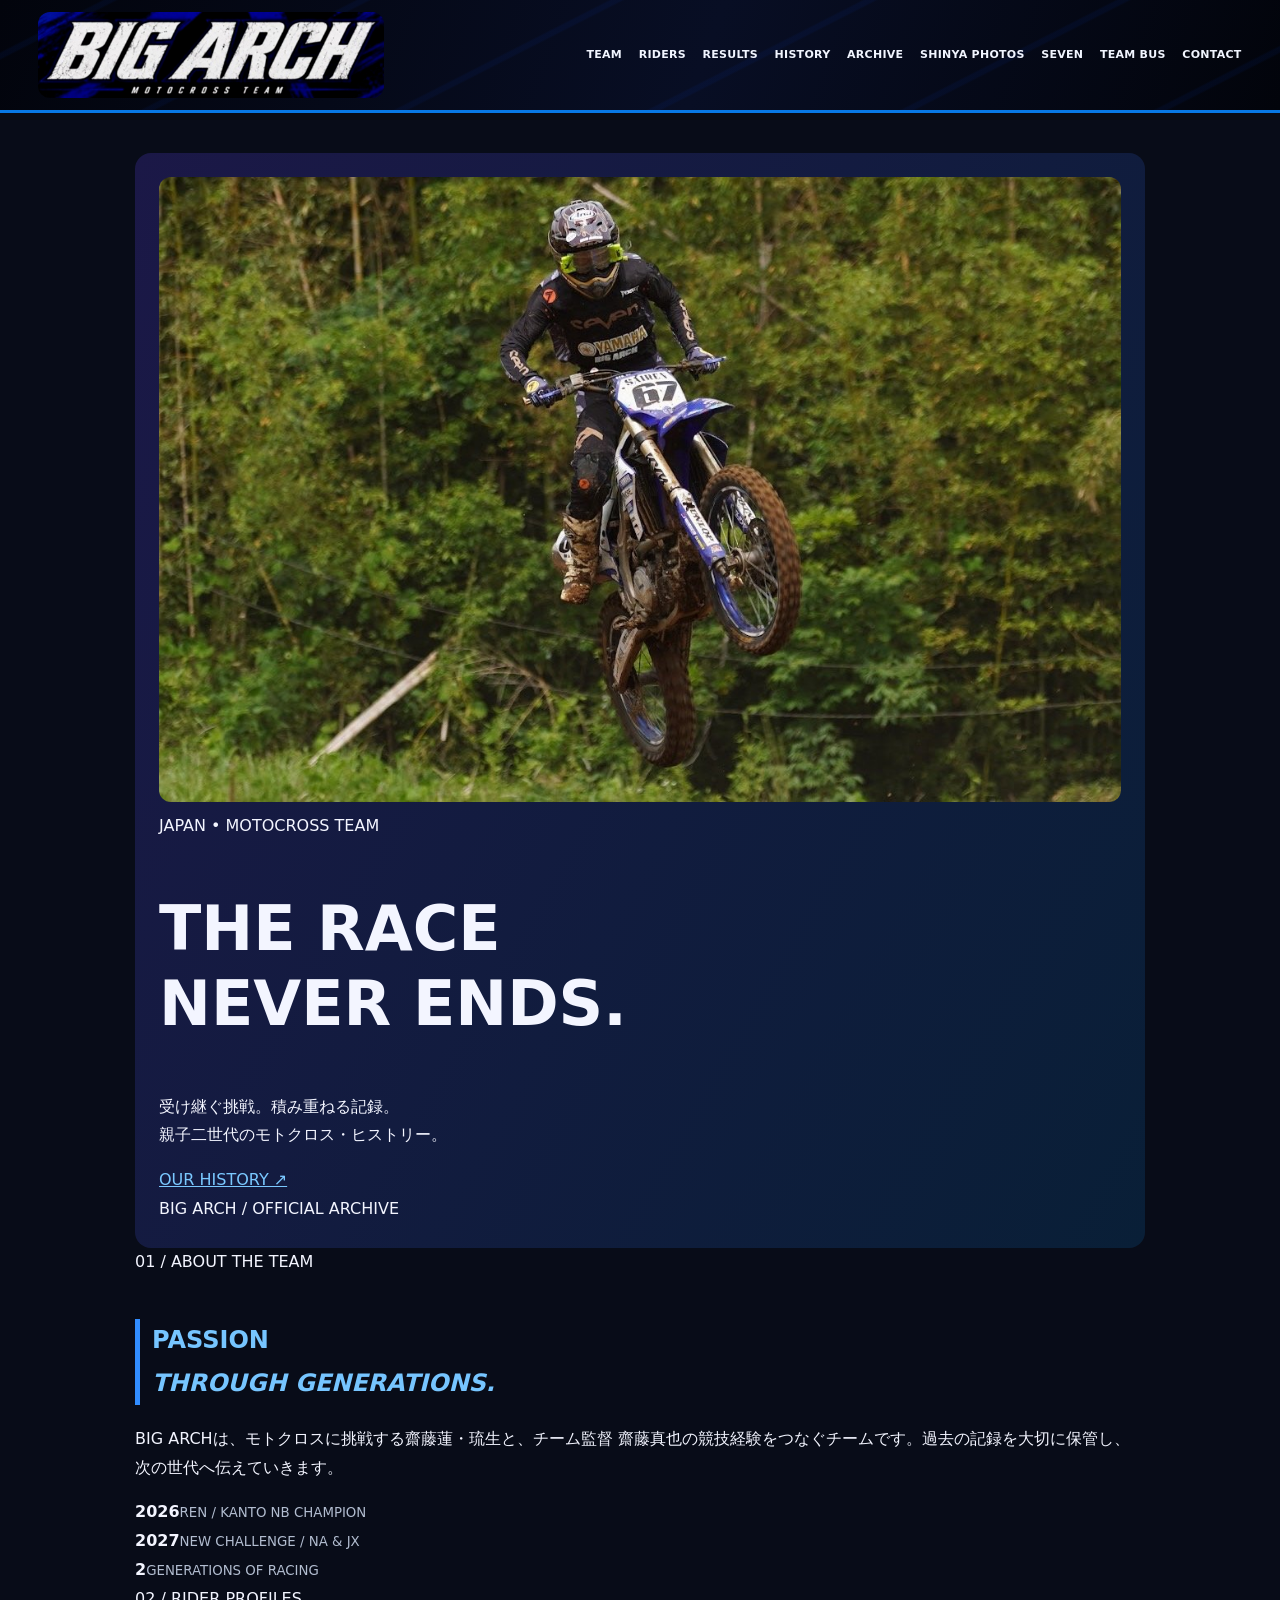
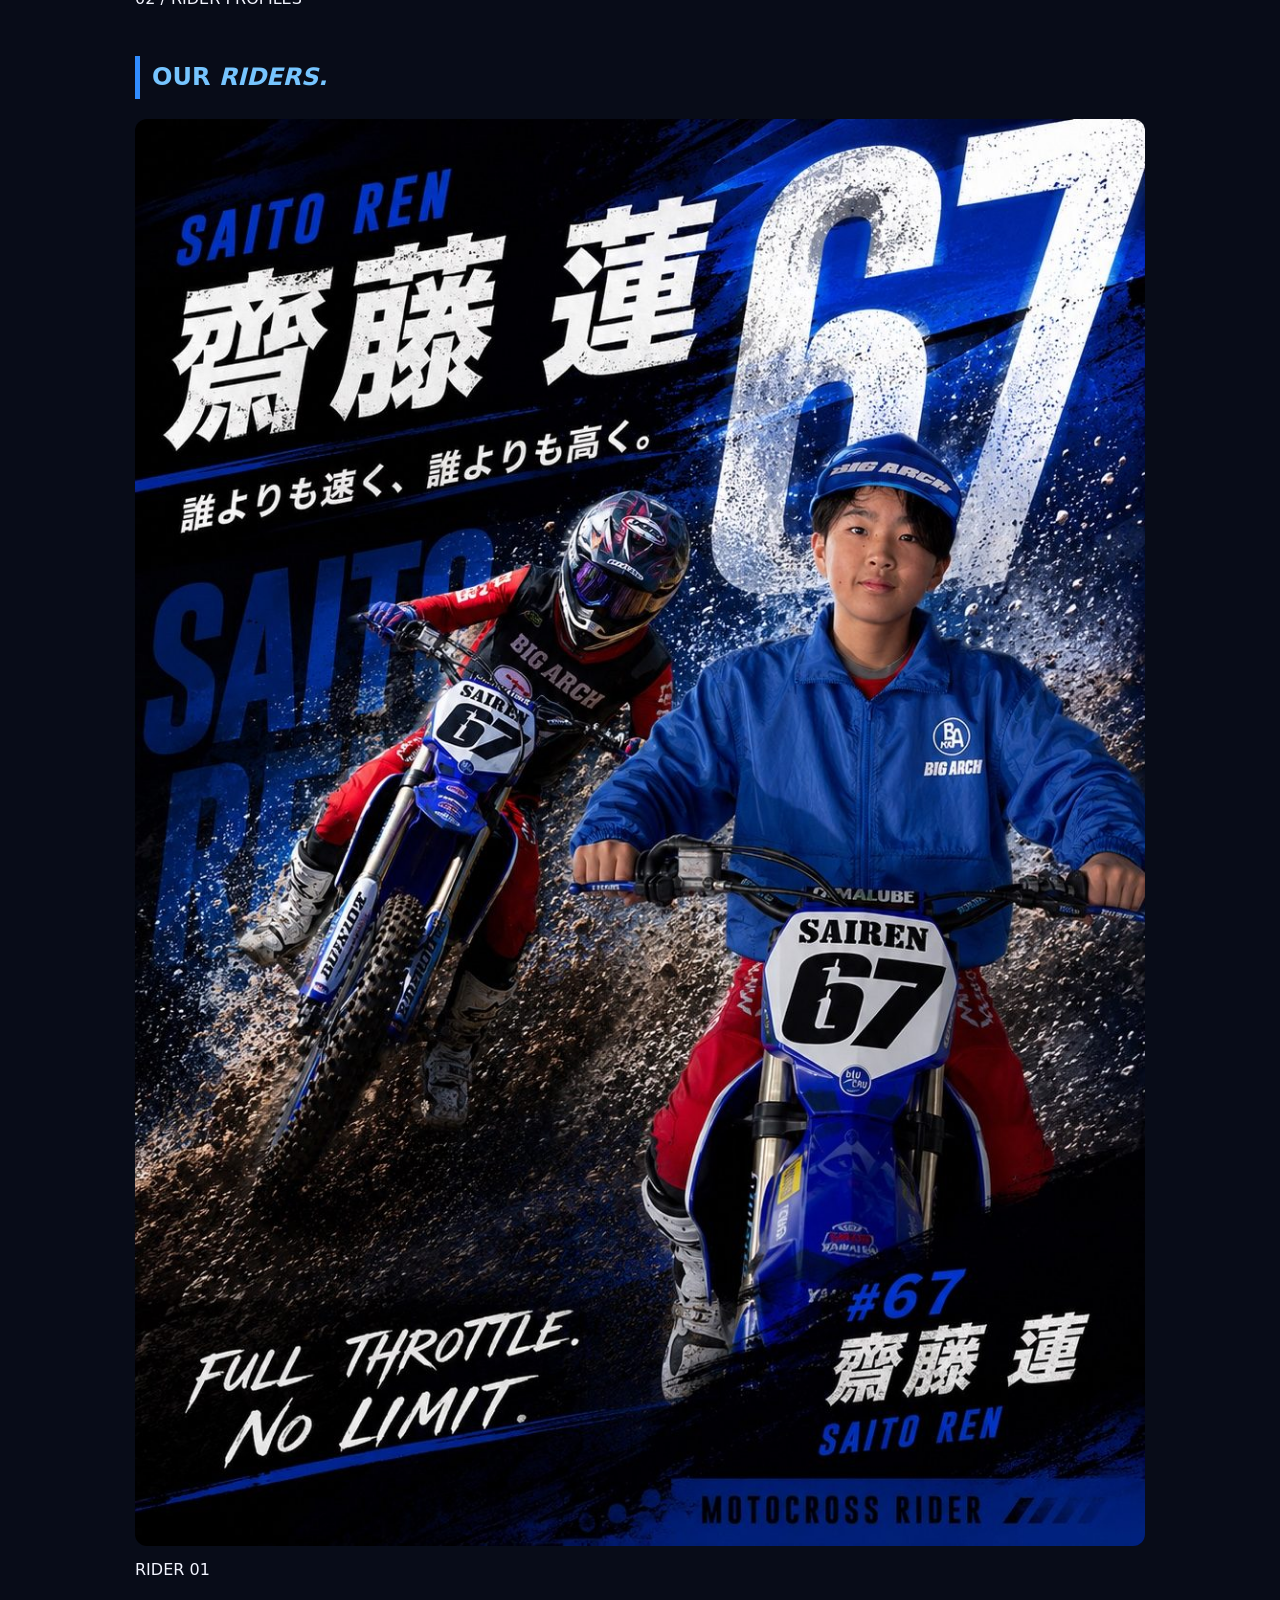
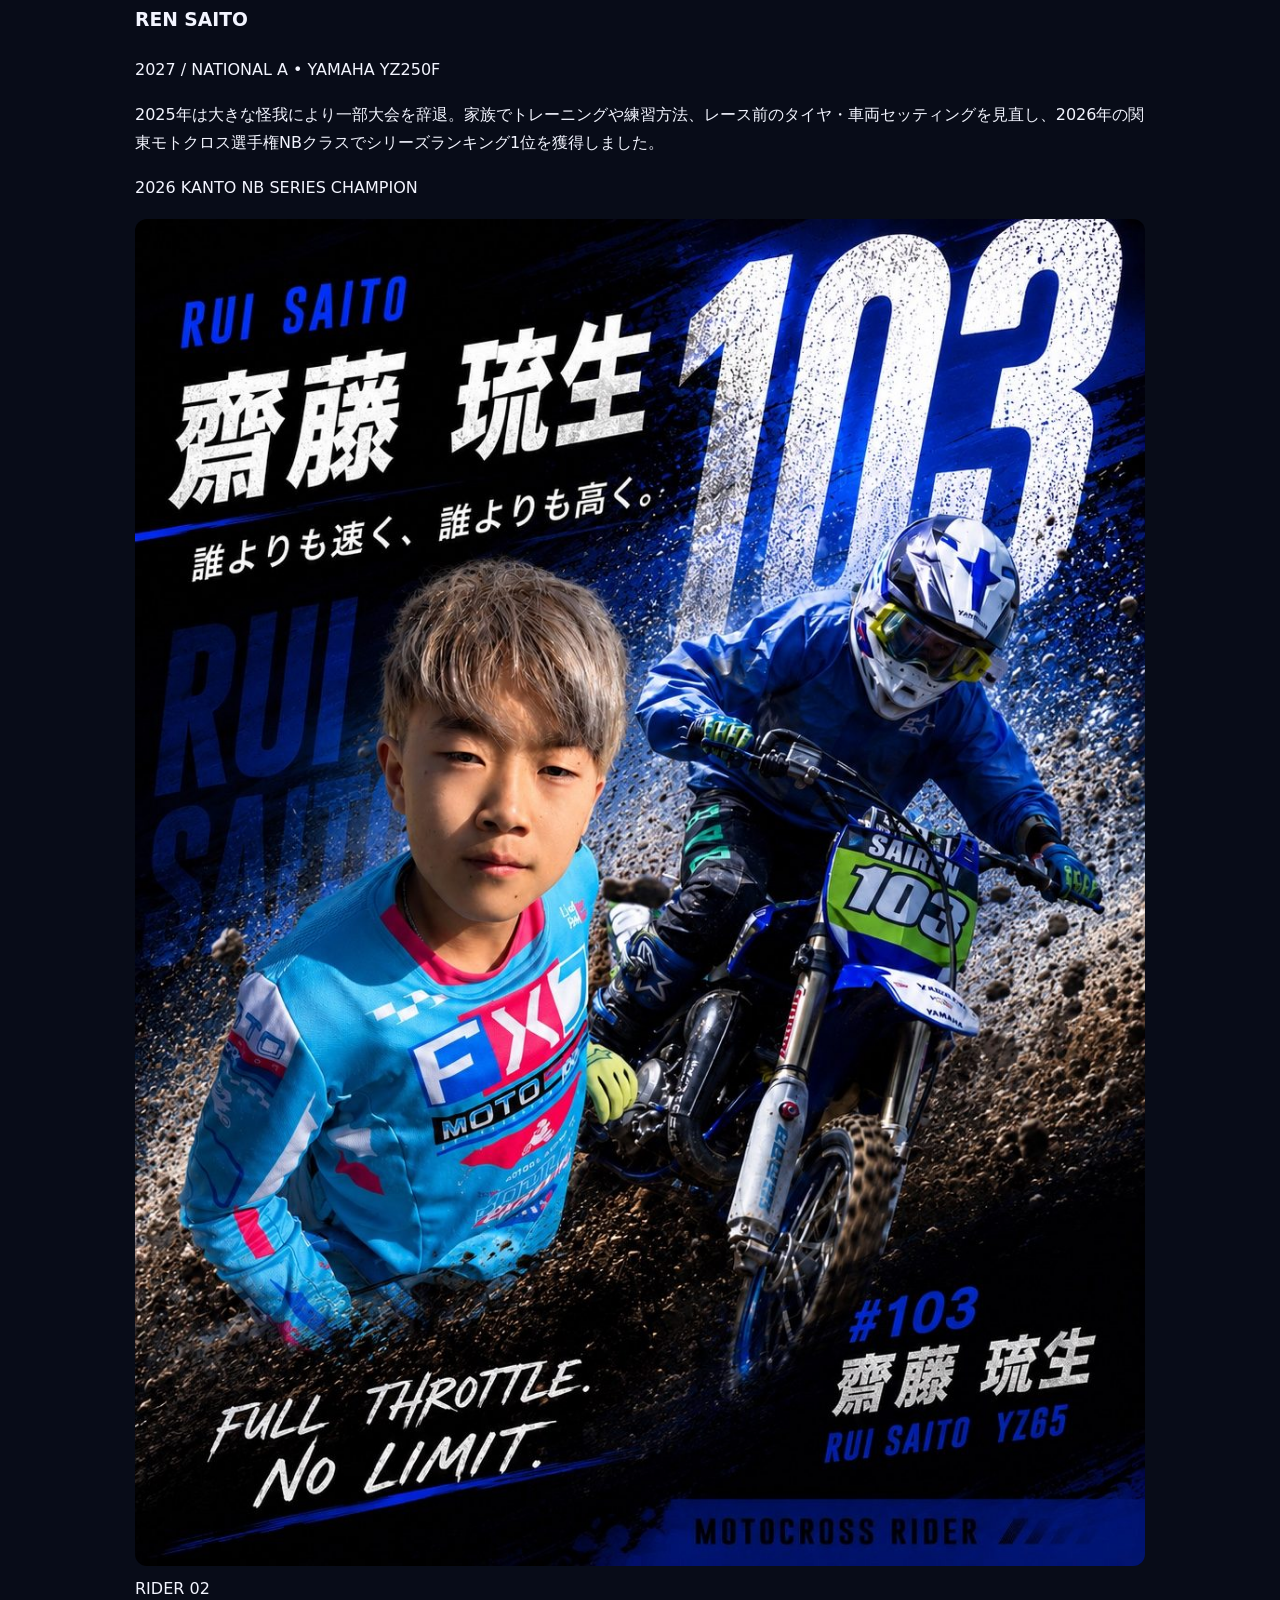
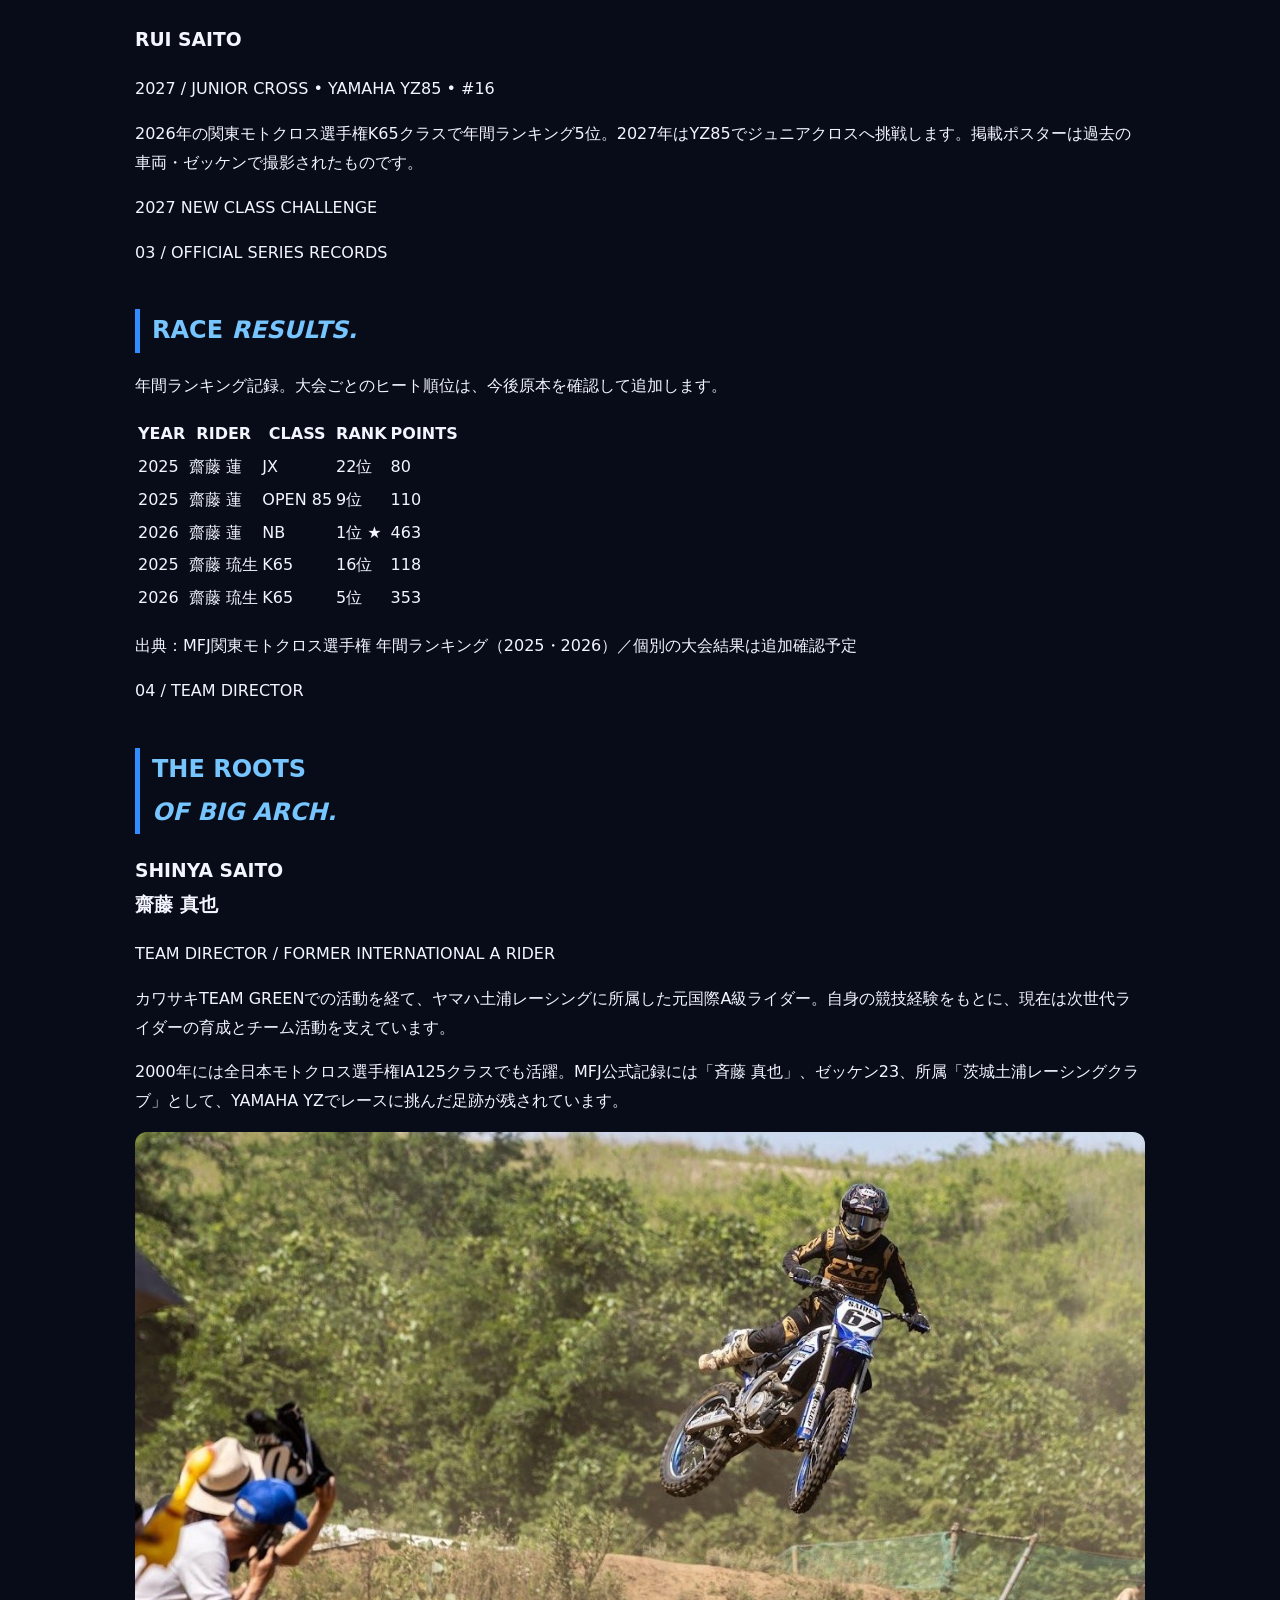
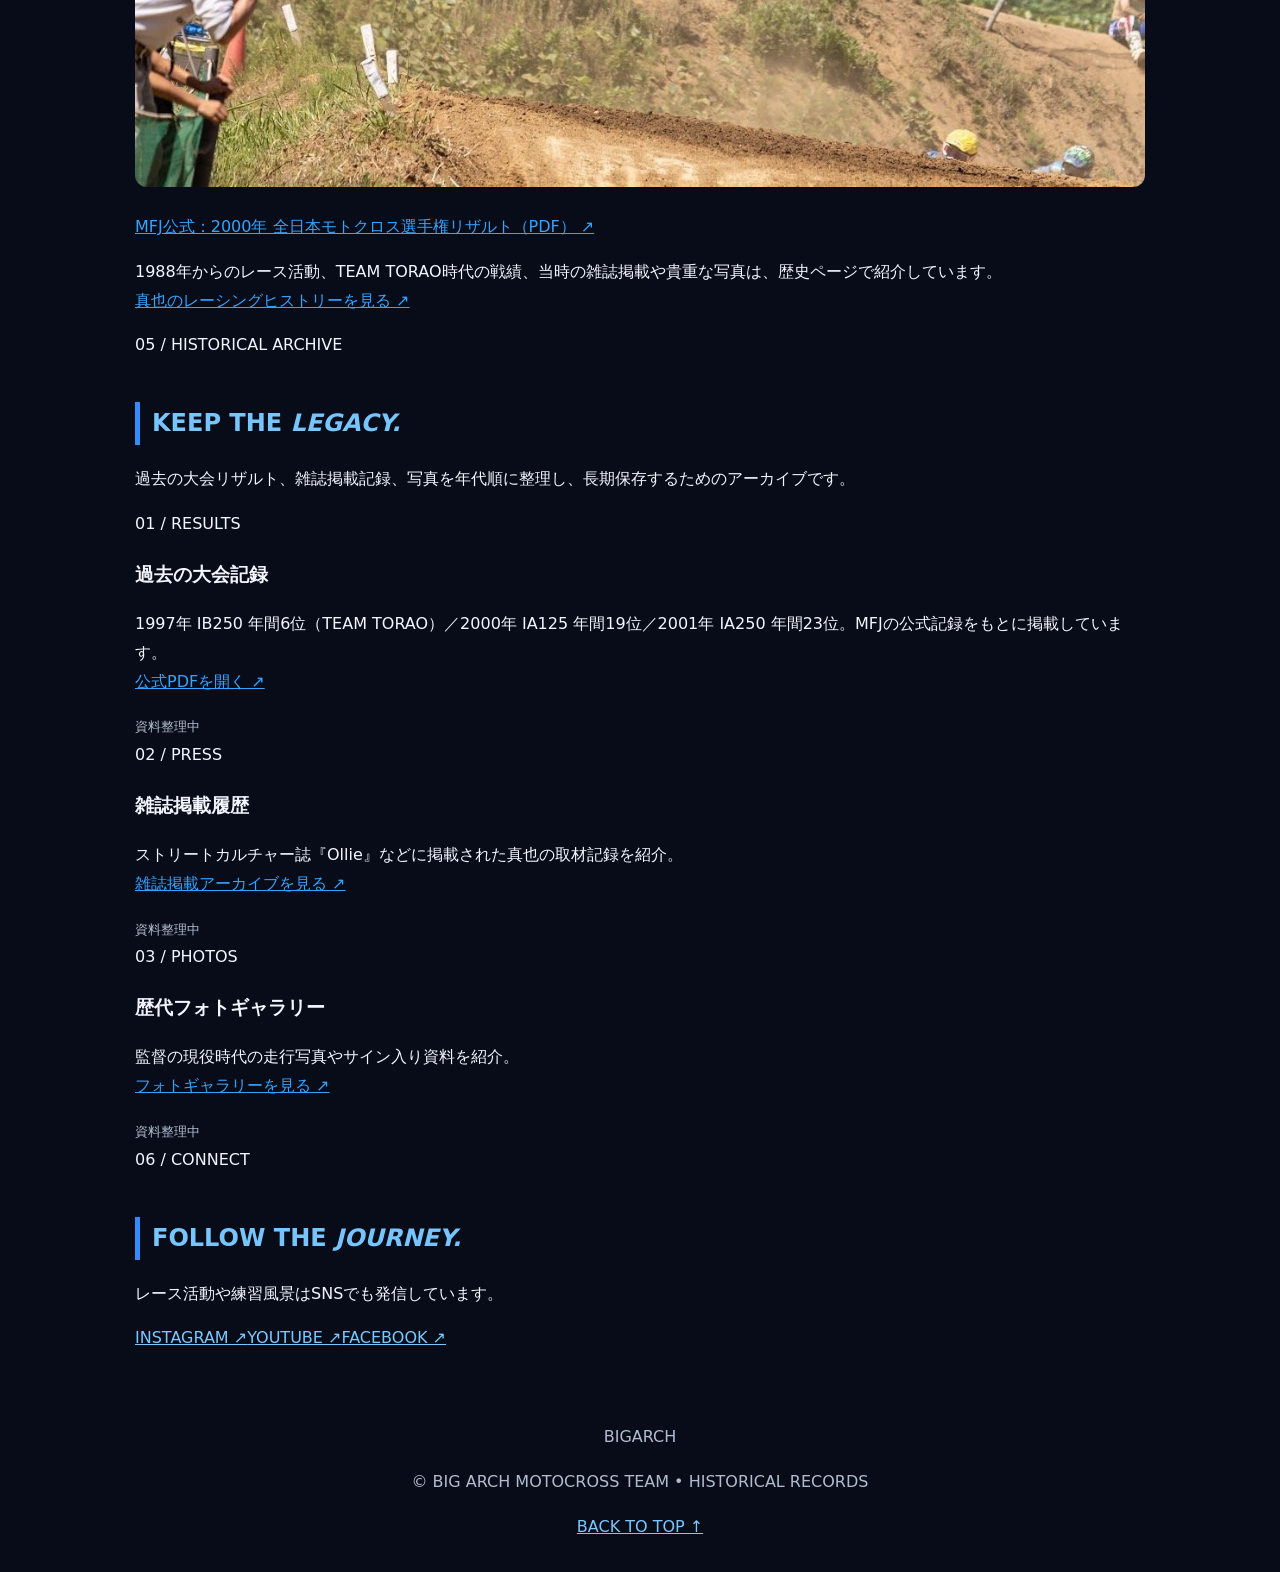
==== commit 692c6b53: "Add files via upload" ====
--- a/index.html
+++ b/index.html
@@ -10,7 +10,7 @@
 header.nav button.menu{color:white!important;background:#0a2b63!important;border:1px solid #2379db!important;border-radius:5px;padding:8px 12px}
 @media(min-width:850px){header.nav button.menu{display:none!important}header.nav nav.links{display:flex!important}}
 @media(max-width:849px){header.nav{min-height:85px;gap:10px!important}header.nav a.logo{width:min(66vw,300px)!important}header.nav button.menu{display:block!important;margin-left:auto}header.nav nav.links{flex:1 0 100%!important;display:none;justify-content:flex-start;gap:12px!important;padding:10px 0}header.nav nav.links.show{display:flex!important}}
-</style></head><body><header class="nav"><a class="logo" href="#home" id="secret-logo" aria-label="BIG ARCH ロゴ"><img src="bigarch-header-logo.jpg" alt="BIG ARCH MOTOCROSS TEAM" class="brand-photo"></a><button class="menu" aria-label="メニュー" onclick="document.querySelector('.links').classList.toggle('show')">☰</button><nav class="links"><a href="#team">TEAM</a><a href="#riders">RIDERS</a><a href="#results">RESULTS</a><a href="#history">HISTORY</a><a href="#archive">ARCHIVE</a><a href="history.html">SHINYA PHOTOS</a><a href="seven.html">SEVEN</a><a href="transporter.html">TEAM BUS</a><a href="#contact">CONTACT</a></nav></header><main><section id="home" class="hero"><img src="hero.jpg" alt="BIG ARCH モトクロス レース写真"><div class="shade"></div><div class="hero-text"><div class="eyebrow">JAPAN • MOTOCROSS TEAM</div><h1>THE RACE<br>NEVER ENDS<span>.</span></h1><p>受け継ぐ挑戦。積み重ねる記録。<br>親子二世代のモトクロス・ヒストリー。</p><a class="cta" href="#history">OUR HISTORY ↗</a></div><div class="vertical">BIG ARCH / OFFICIAL ARCHIVE</div></section><section id="team" class="section intro"><div class="eyebrow">01 / ABOUT THE TEAM</div><h2>PASSION<br><em>THROUGH GENERATIONS.</em></h2><p>BIG ARCHは、モトクロスに挑戦する齋藤蓮・琉生と、チーム監督 齋藤真也の競技経験をつなぐチームです。過去の記録を大切に保管し、次の世代へ伝えていきます。</p><div class="stats"><div><strong>2026</strong><small>REN / KANTO NB CHAMPION</small></div><div><strong>2027</strong><small>NEW CHALLENGE / NA & JX</small></div><div><strong>2</strong><small>GENERATIONS OF RACING</small></div></div></section><section id="riders" class="section"><div class="eyebrow">02 / RIDER PROFILES</div><h2>OUR <em>RIDERS.</em></h2><div class="riders"><article class="rider"><div class="rider-image"><img src="ren.jpg" alt="齋藤蓮 ライダーポスター"></div><div class="rider-copy"><div class="eyebrow">RIDER 01</div><h3>REN <span>SAITO</span></h3><p class="class">2027 / NATIONAL A • YAMAHA YZ250F</p><p>2025年は大きな怪我により一部大会を辞退。家族でトレーニングや練習方法、レース前のタイヤ・車両セッティングを見直し、2026年の関東モトクロス選手権NBクラスでシリーズランキング1位を獲得しました。</p><p class="highlight">2026 KANTO NB SERIES CHAMPION</p></div></article><article class="rider"><div class="rider-image"><img src="rui.jpg" alt="齋藤琉生 ライダーポスター（過去のゼッケン）"></div><div class="rider-copy"><div class="eyebrow">RIDER 02</div><h3>RUI <span>SAITO</span></h3><p class="class">2027 / JUNIOR CROSS • YAMAHA YZ85 • #16</p><p>2026年の関東モトクロス選手権K65クラスで年間ランキング5位。2027年はYZ85でジュニアクロスへ挑戦します。掲載ポスターは過去の車両・ゼッケンで撮影されたものです。</p><p class="highlight">2027 NEW CLASS CHALLENGE</p></div></article></div></section><section id="results" class="section results"><div class="eyebrow">03 / OFFICIAL SERIES RECORDS</div><h2>RACE <em>RESULTS.</em></h2><p>年間ランキング記録。大会ごとのヒート順位は、今後原本を確認して追加します。</p><div class="table-wrap"><table><thead><tr><th>YEAR</th><th>RIDER</th><th>CLASS</th><th>RANK</th><th>POINTS</th></tr></thead><tbody><tr><td>2025</td><td>齋藤 蓮</td><td>JX</td><td>22位</td><td>80</td></tr><tr><td>2025</td><td>齋藤 蓮</td><td>OPEN 85</td><td>9位</td><td>110</td></tr><tr class="winner"><td>2026</td><td>齋藤 蓮</td><td>NB</td><td>1位 ★</td><td>463</td></tr><tr><td>2025</td><td>齋藤 琉生</td><td>K65</td><td>16位</td><td>118</td></tr><tr><td>2026</td><td>齋藤 琉生</td><td>K65</td><td>5位</td><td>353</td></tr></tbody></table></div><p class="source">出典：MFJ関東モトクロス選手権 年間ランキング（2025・2026）／個別の大会結果は追加確認予定</p></section><section id="history" class="section history"><div class="eyebrow">04 / TEAM DIRECTOR</div><h2>THE ROOTS<br><em>OF BIG ARCH.</em></h2><div class="history-grid"><div><div class="accent-line"></div><h3>SHINYA SAITO<br><span>齋藤 真也</span></h3><p class="class">TEAM DIRECTOR / FORMER INTERNATIONAL A RIDER</p><p>Team GreenおよびYAMAHAワークスへの在籍歴を持つ元国際A級ライダー。自身の競技経験をもとに、次世代ライダーの育成とチーム活動を支えています。</p><p>2000年の全日本モトクロス選手権IA125クラスでは年間ランキング19位（36ポイント）を記録。MFJ公式資料では「斉藤 真也」・ゼッケン23・所属「茨城上浦レーシングクラブ」と表記されています。</p><div class="note"></div></div><div class="history-visual"><img src="race1.jpg" alt="モトクロス競技写真"><p><a href="https://www.mfj.or.jp/wp-content/uploads/2025/04/2000MFJ_ALLJAPAN_ranking_MX.pdf" target="_blank" rel="noopener noreferrer" style="color:#35a3ff;text-decoration:underline">MFJ公式：2000年 全日本モトクロス選手権リザルト（PDF） ↗</a></p><p>キッズスーパークロスの優勝記録や当時のチラシ・雑誌掲載歴も、年代・大会名とともに順次収録します。</p></div></div></section><section id="archive" class="section archive"><div class="eyebrow">05 / HISTORICAL ARCHIVE</div><h2>KEEP THE <em>LEGACY.</em></h2><p>過去の大会リザルト、雑誌掲載記録、写真を年代順に整理し、長期保存するためのアーカイブです。</p><div class="archive-grid"><article><span>01 / RESULTS</span><h3>過去の大会記録</h3><p>2000年 全日本モトクロス IA125 年間19位（36pt）／ゼッケン23。MFJの公開記録にリンクしています。<br><a href="https://www.mfj.or.jp/wp-content/uploads/2025/04/2000MFJ_ALLJAPAN_ranking_MX.pdf" target="_blank" rel="noopener noreferrer" style="color:#35a3ff">公式PDFを開く ↗</a></p><small>資料整理中</small></article><article><span>02 / PRESS</span><h3>雑誌掲載履歴</h3><p>昔の雑誌・大会チラシを年代別に紹介するコーナー。資料画像は掲載許可を確認したものから追加します。</p><small>資料整理中</small></article><article><span>03 / PHOTOS</span><h3>歴代フォトギャラリー</h3><p>監督の現役時代から現在まで、撮影年や大会名とともに保存します。</p><small>資料整理中</small></article></div></section><section id="contact" class="section contact"><div class="eyebrow">06 / CONNECT</div><h2>FOLLOW THE <em>JOURNEY.</em></h2><p>レース活動や練習風景はSNSでも発信しています。</p><div class="social"><a href="https://www.instagram.com/big_arch_mx/" target="_blank" rel="noopener noreferrer">INSTAGRAM ↗</a><a href="https://www.youtube.com/@BIGARCH-pz4mp" target="_blank" rel="noopener noreferrer">YOUTUBE ↗</a><a href="https://www.facebook.com/share/1G48rQvGbf/?mibextid=wwXIfr" target="_blank" rel="noopener noreferrer">FACEBOOK ↗</a></div></section></main><footer><div class="logo">BIG<span>ARCH</span></div><p>© BIG ARCH MOTOCROSS TEAM • HISTORICAL RECORDS</p><a href="#home">BACK TO TOP ↑</a></footer><script>
+</style></head><body><header class="nav"><a class="logo" href="#home" id="secret-logo" aria-label="BIG ARCH ロゴ"><img src="bigarch-header-logo.jpg" alt="BIG ARCH MOTOCROSS TEAM" class="brand-photo"></a><button class="menu" aria-label="メニュー" onclick="document.querySelector('.links').classList.toggle('show')">☰</button><nav class="links"><a href="#team">TEAM</a><a href="#riders">RIDERS</a><a href="#results">RESULTS</a><a href="#history">HISTORY</a><a href="#archive">ARCHIVE</a><a href="history.html">SHINYA PHOTOS</a><a href="seven.html">SEVEN</a><a href="transporter.html">TEAM BUS</a><a href="#contact">CONTACT</a></nav></header><main><section id="home" class="hero"><img src="hero.jpg" alt="BIG ARCH モトクロス レース写真"><div class="shade"></div><div class="hero-text"><div class="eyebrow">JAPAN • MOTOCROSS TEAM</div><h1>THE RACE<br>NEVER ENDS<span>.</span></h1><p>受け継ぐ挑戦。積み重ねる記録。<br>親子二世代のモトクロス・ヒストリー。</p><a class="cta" href="#history">OUR HISTORY ↗</a></div><div class="vertical">BIG ARCH / OFFICIAL ARCHIVE</div></section><section id="team" class="section intro"><div class="eyebrow">01 / ABOUT THE TEAM</div><h2>PASSION<br><em>THROUGH GENERATIONS.</em></h2><p>BIG ARCHは、モトクロスに挑戦する齋藤蓮・琉生と、チーム監督 齋藤真也の競技経験をつなぐチームです。過去の記録を大切に保管し、次の世代へ伝えていきます。</p><div class="stats"><div><strong>2026</strong><small>REN / KANTO NB CHAMPION</small></div><div><strong>2027</strong><small>NEW CHALLENGE / NA & JX</small></div><div><strong>2</strong><small>GENERATIONS OF RACING</small></div></div></section><section id="riders" class="section"><div class="eyebrow">02 / RIDER PROFILES</div><h2>OUR <em>RIDERS.</em></h2><div class="riders"><article class="rider"><div class="rider-image"><img src="ren.jpg" alt="齋藤蓮 ライダーポスター"></div><div class="rider-copy"><div class="eyebrow">RIDER 01</div><h3>REN <span>SAITO</span></h3><p class="class">2027 / NATIONAL A • YAMAHA YZ250F</p><p>2025年は大きな怪我により一部大会を辞退。家族でトレーニングや練習方法、レース前のタイヤ・車両セッティングを見直し、2026年の関東モトクロス選手権NBクラスでシリーズランキング1位を獲得しました。</p><p class="highlight">2026 KANTO NB SERIES CHAMPION</p></div></article><article class="rider"><div class="rider-image"><img src="rui.jpg" alt="齋藤琉生 ライダーポスター（過去のゼッケン）"></div><div class="rider-copy"><div class="eyebrow">RIDER 02</div><h3>RUI <span>SAITO</span></h3><p class="class">2027 / JUNIOR CROSS • YAMAHA YZ85 • #16</p><p>2026年の関東モトクロス選手権K65クラスで年間ランキング5位。2027年はYZ85でジュニアクロスへ挑戦します。掲載ポスターは過去の車両・ゼッケンで撮影されたものです。</p><p class="highlight">2027 NEW CLASS CHALLENGE</p></div></article></div></section><section id="results" class="section results"><div class="eyebrow">03 / OFFICIAL SERIES RECORDS</div><h2>RACE <em>RESULTS.</em></h2><p>年間ランキング記録。大会ごとのヒート順位は、今後原本を確認して追加します。</p><div class="table-wrap"><table><thead><tr><th>YEAR</th><th>RIDER</th><th>CLASS</th><th>RANK</th><th>POINTS</th></tr></thead><tbody><tr><td>2025</td><td>齋藤 蓮</td><td>JX</td><td>22位</td><td>80</td></tr><tr><td>2025</td><td>齋藤 蓮</td><td>OPEN 85</td><td>9位</td><td>110</td></tr><tr class="winner"><td>2026</td><td>齋藤 蓮</td><td>NB</td><td>1位 ★</td><td>463</td></tr><tr><td>2025</td><td>齋藤 琉生</td><td>K65</td><td>16位</td><td>118</td></tr><tr><td>2026</td><td>齋藤 琉生</td><td>K65</td><td>5位</td><td>353</td></tr></tbody></table></div><p class="source">出典：MFJ関東モトクロス選手権 年間ランキング（2025・2026）／個別の大会結果は追加確認予定</p></section><section id="history" class="section history"><div class="eyebrow">04 / TEAM DIRECTOR</div><h2>THE ROOTS<br><em>OF BIG ARCH.</em></h2><div class="history-grid"><div><div class="accent-line"></div><h3>SHINYA SAITO<br><span>齋藤 真也</span></h3><p class="class">TEAM DIRECTOR / FORMER INTERNATIONAL A RIDER</p><p>カワサキTEAM GREENでの活動を経て、ヤマハ土浦レーシングに所属した元国際A級ライダー。自身の競技経験をもとに、現在は次世代ライダーの育成とチーム活動を支えています。</p><p>2000年には全日本モトクロス選手権IA125クラスでも活躍。MFJ公式記録には「斉藤 真也」、ゼッケン23、所属「茨城土浦レーシングクラブ」として、YAMAHA YZでレースに挑んだ足跡が残されています。</p><div class="note"></div></div><div class="history-visual"><img src="race1.jpg" alt="モトクロス競技写真"><p><a href="https://www.mfj.or.jp/wp-content/uploads/2025/04/2000MFJ_ALLJAPAN_ranking_MX.pdf" target="_blank" rel="noopener noreferrer" style="color:#35a3ff;text-decoration:underline">MFJ公式：2000年 全日本モトクロス選手権リザルト（PDF） ↗</a></p><p>1988年からのレース活動、TEAM TORAO時代の戦績、当時の雑誌掲載や貴重な写真は、歴史ページで紹介しています。<br><a href="history.html" style="color:#35a3ff;text-decoration:underline">真也のレーシングヒストリーを見る ↗</a></p></div></div></section><section id="archive" class="section archive"><div class="eyebrow">05 / HISTORICAL ARCHIVE</div><h2>KEEP THE <em>LEGACY.</em></h2><p>過去の大会リザルト、雑誌掲載記録、写真を年代順に整理し、長期保存するためのアーカイブです。</p><div class="archive-grid"><article><span>01 / RESULTS</span><h3>過去の大会記録</h3><p>1997年 IB250 年間6位（TEAM TORAO）／2000年 IA125 年間19位／2001年 IA250 年間23位。MFJの公式記録をもとに掲載しています。<br><a href="https://www.mfj.or.jp/wp-content/uploads/2025/04/2000MFJ_ALLJAPAN_ranking_MX.pdf" target="_blank" rel="noopener noreferrer" style="color:#35a3ff">公式PDFを開く ↗</a></p><small>資料整理中</small></article><article><span>02 / PRESS</span><h3>雑誌掲載履歴</h3><p>ストリートカルチャー誌『Ollie』などに掲載された真也の取材記録を紹介。<br><a href="history.html" style="color:#35a3ff">雑誌掲載アーカイブを見る ↗</a></p><small>資料整理中</small></article><article><span>03 / PHOTOS</span><h3>歴代フォトギャラリー</h3><p>監督の現役時代の走行写真やサイン入り資料を紹介。<br><a href="history.html" style="color:#35a3ff">フォトギャラリーを見る ↗</a></p><small>資料整理中</small></article></div></section><section id="contact" class="section contact"><div class="eyebrow">06 / CONNECT</div><h2>FOLLOW THE <em>JOURNEY.</em></h2><p>レース活動や練習風景はSNSでも発信しています。</p><div class="social"><a href="https://www.instagram.com/big_arch_mx/" target="_blank" rel="noopener noreferrer">INSTAGRAM ↗</a><a href="https://www.youtube.com/@BIGARCH-pz4mp" target="_blank" rel="noopener noreferrer">YOUTUBE ↗</a><a href="https://www.facebook.com/share/1G48rQvGbf/?mibextid=wwXIfr" target="_blank" rel="noopener noreferrer">FACEBOOK ↗</a></div></section></main><footer><div class="logo">BIG<span>ARCH</span></div><p>© BIG ARCH MOTOCROSS TEAM • HISTORICAL RECORDS</p><a href="#home">BACK TO TOP ↑</a></footer><script>
 (function () {
   const logo = document.getElementById('secret-logo');
   if (!logo) return;
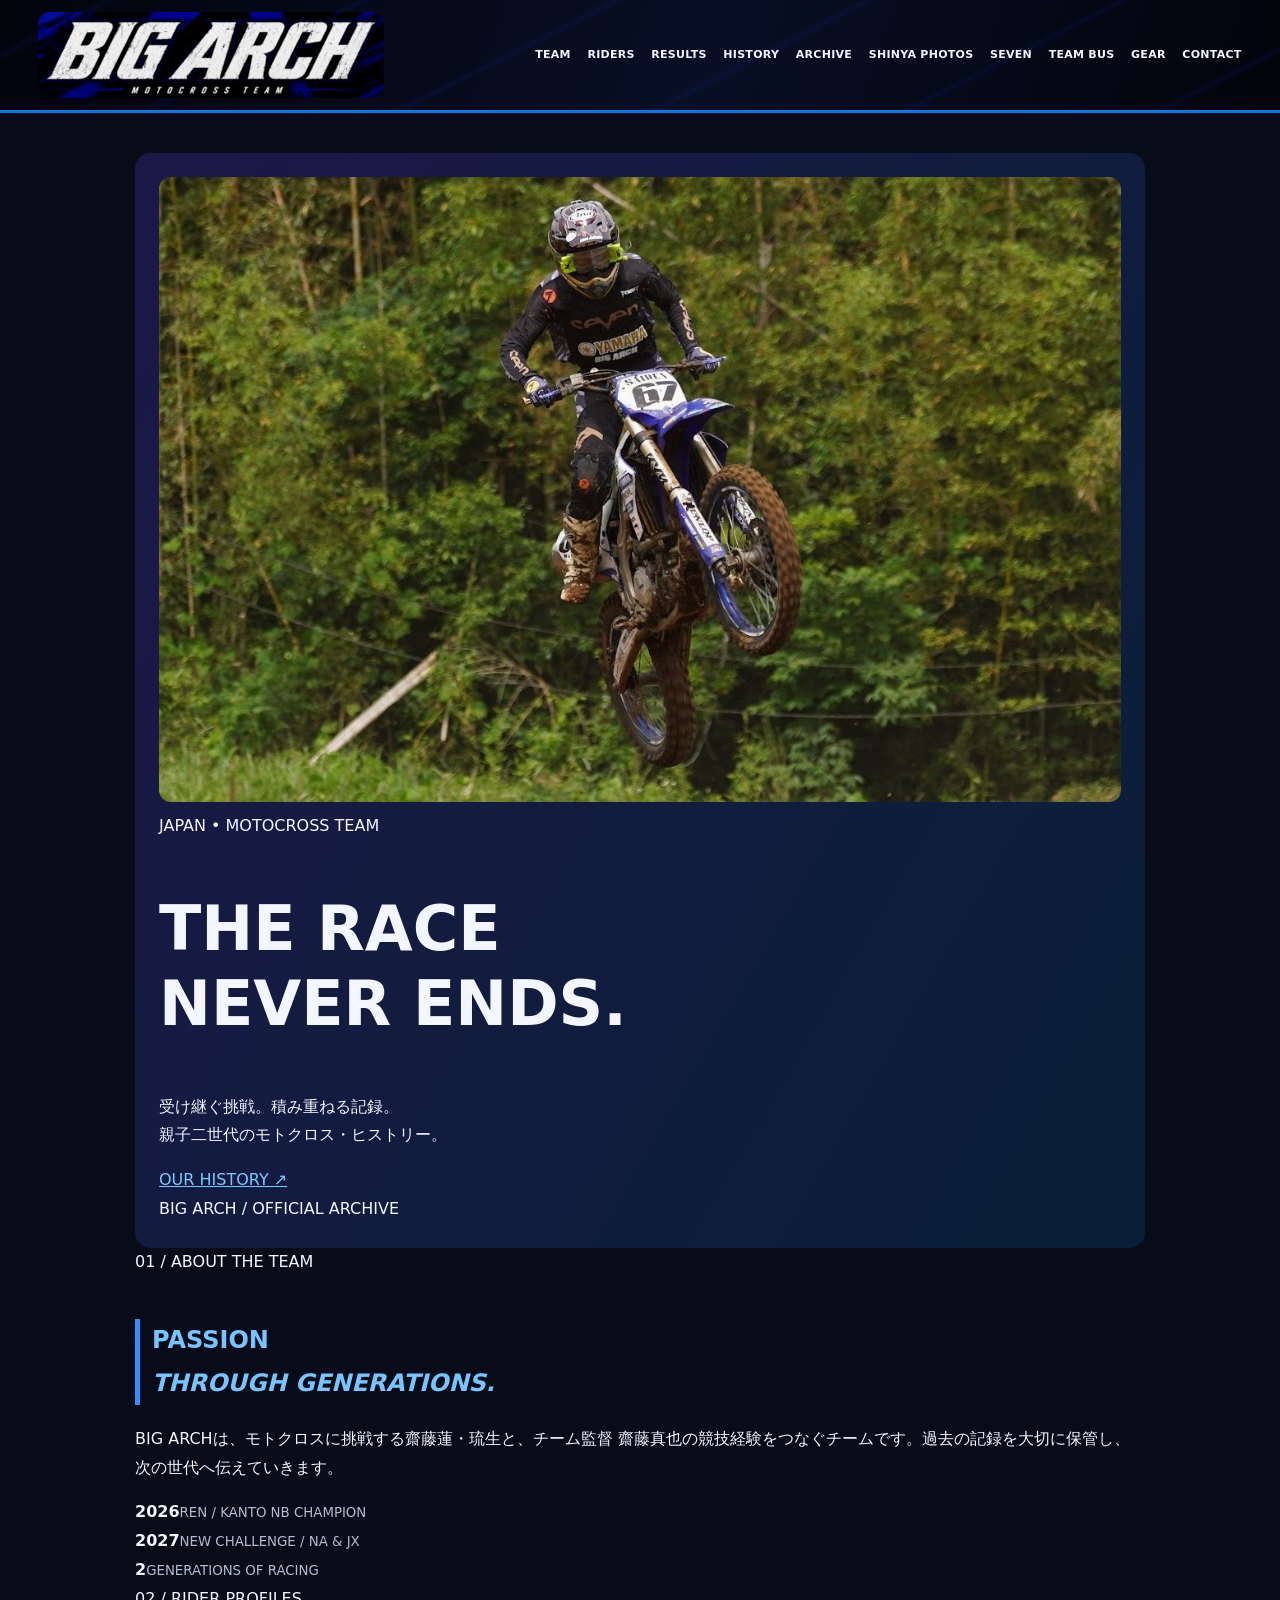
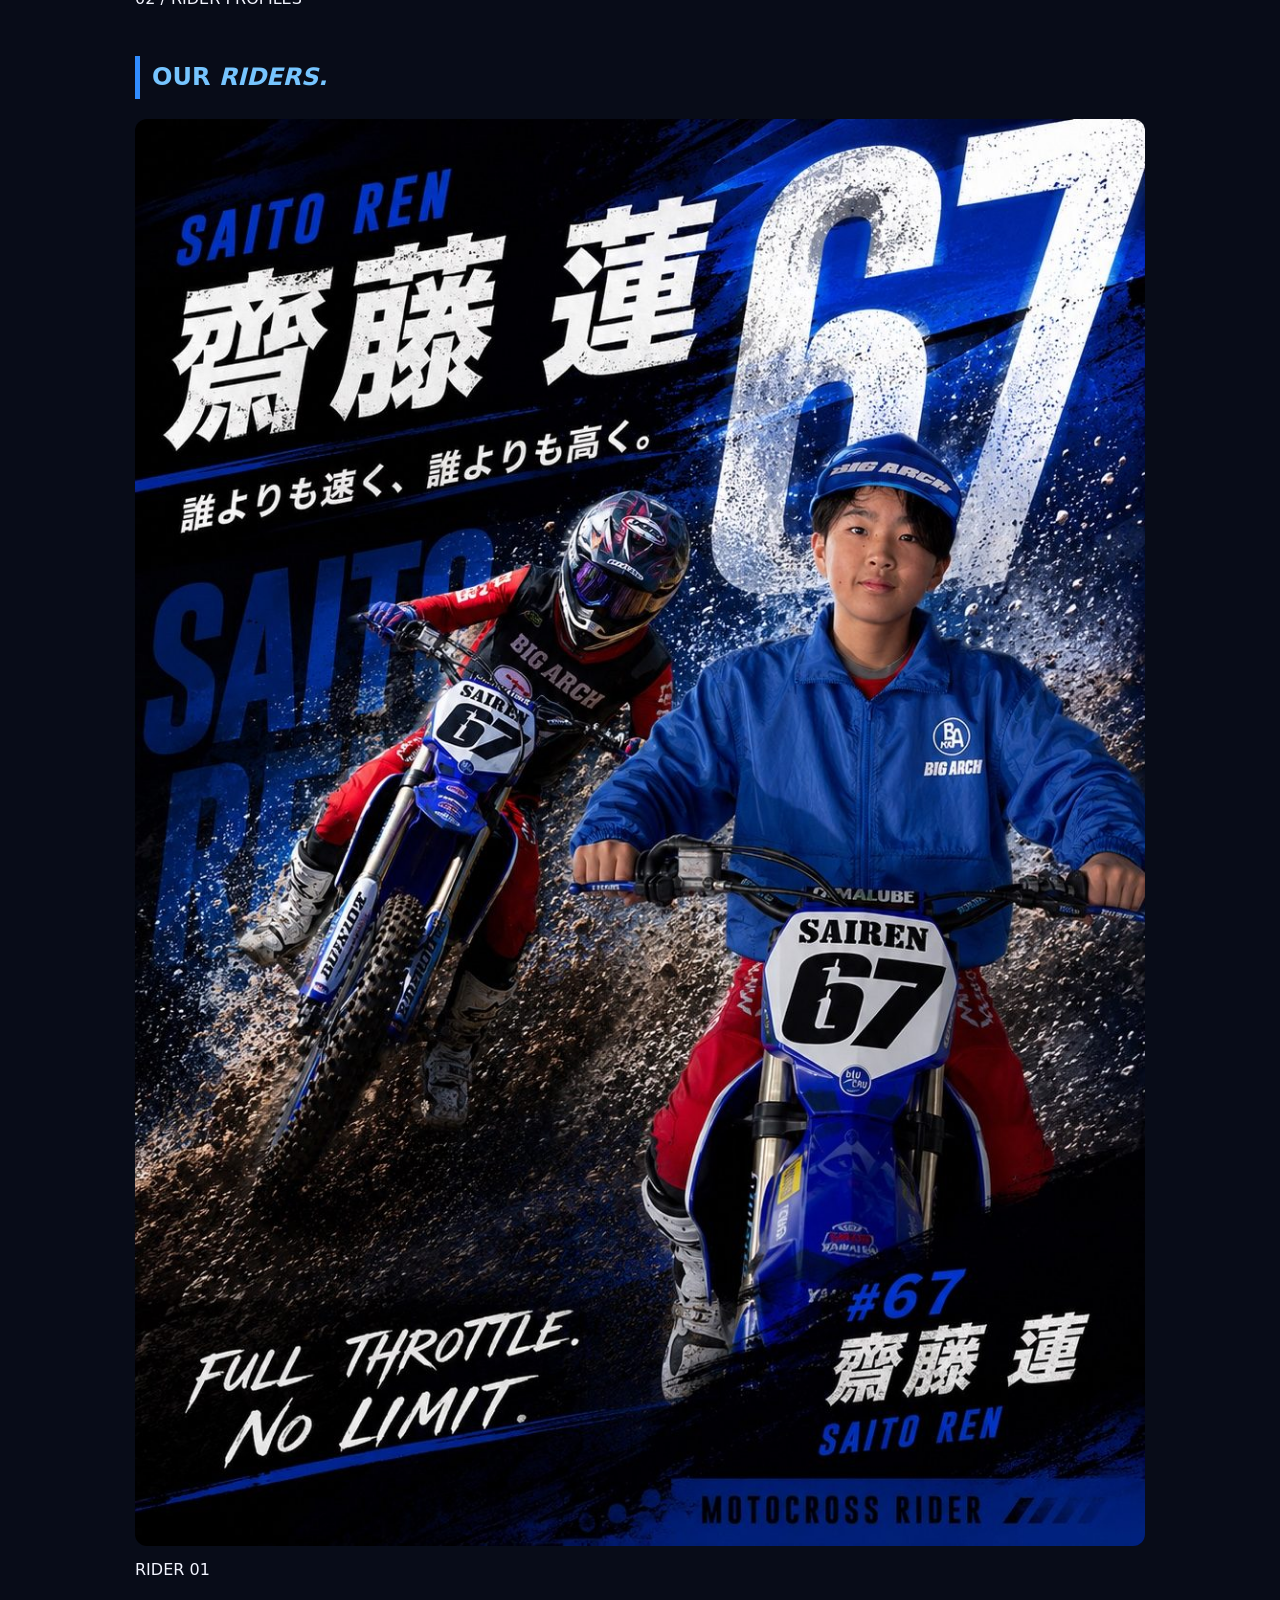
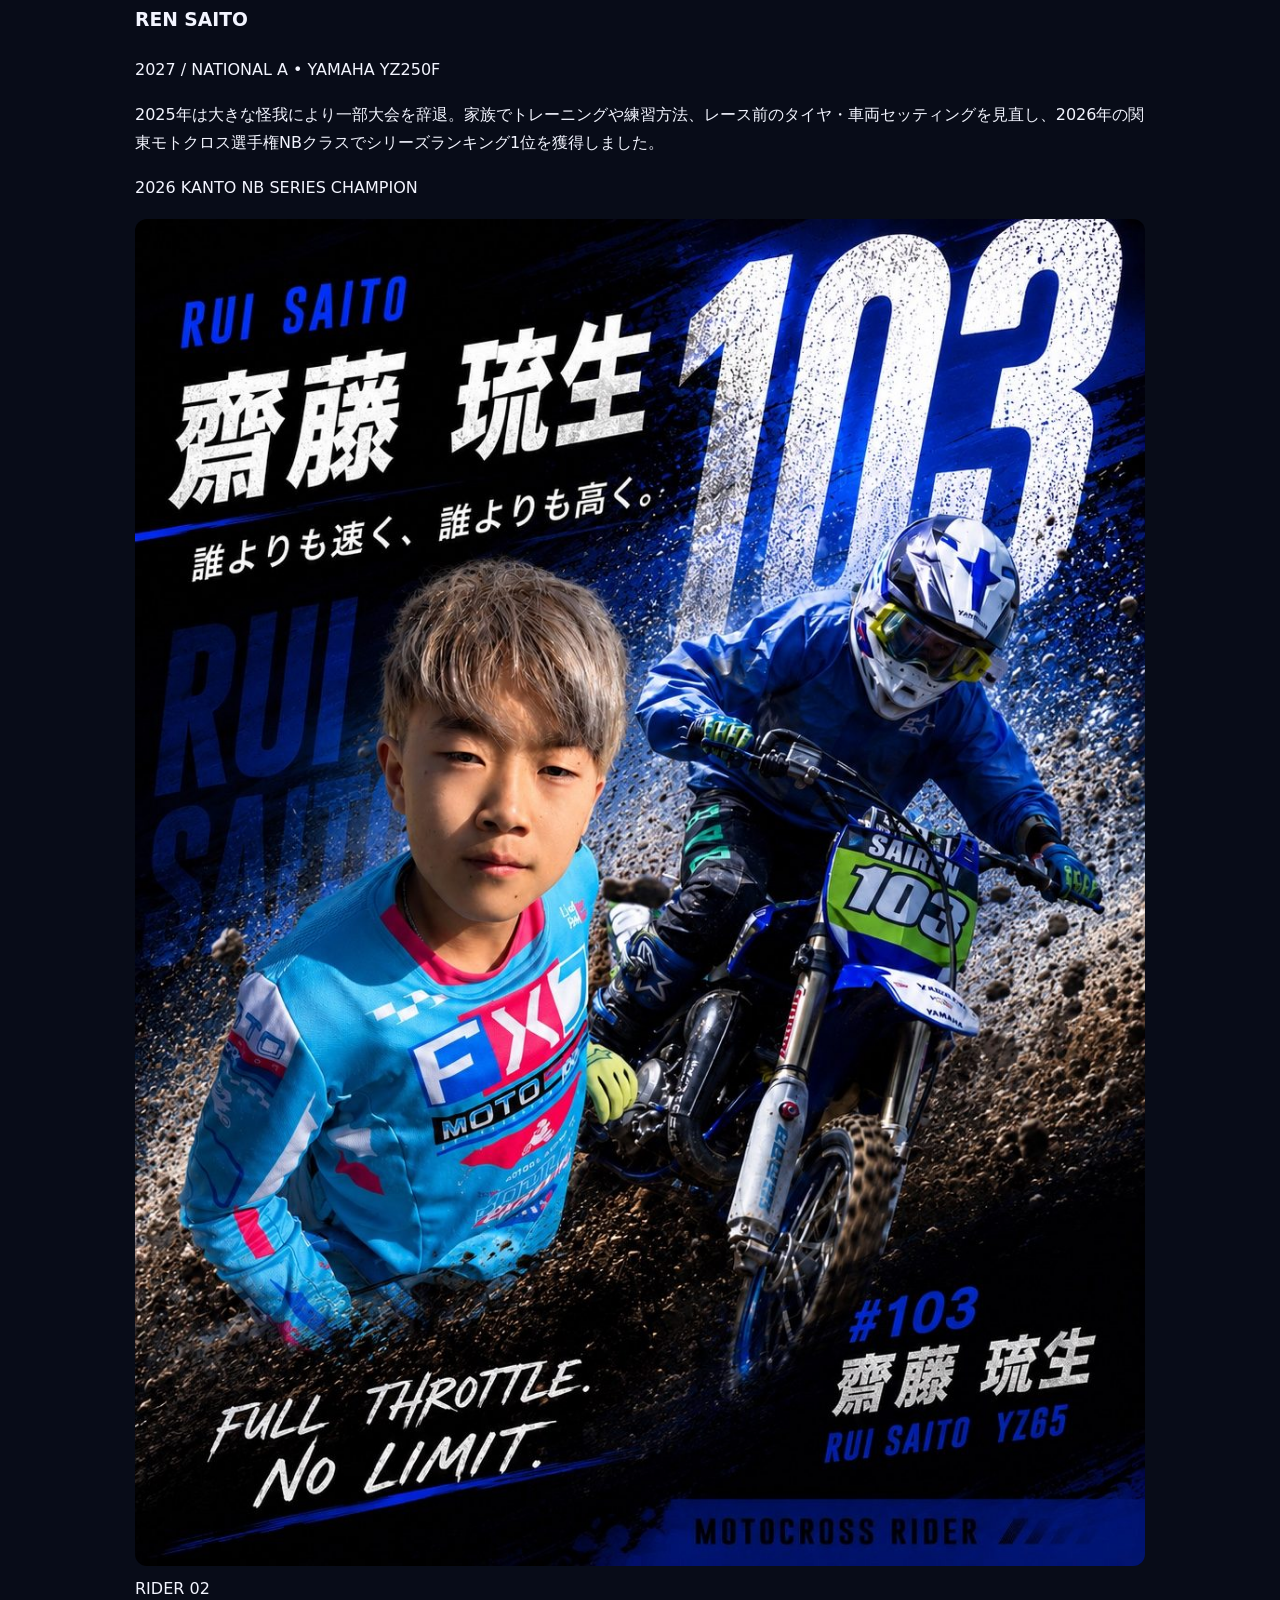
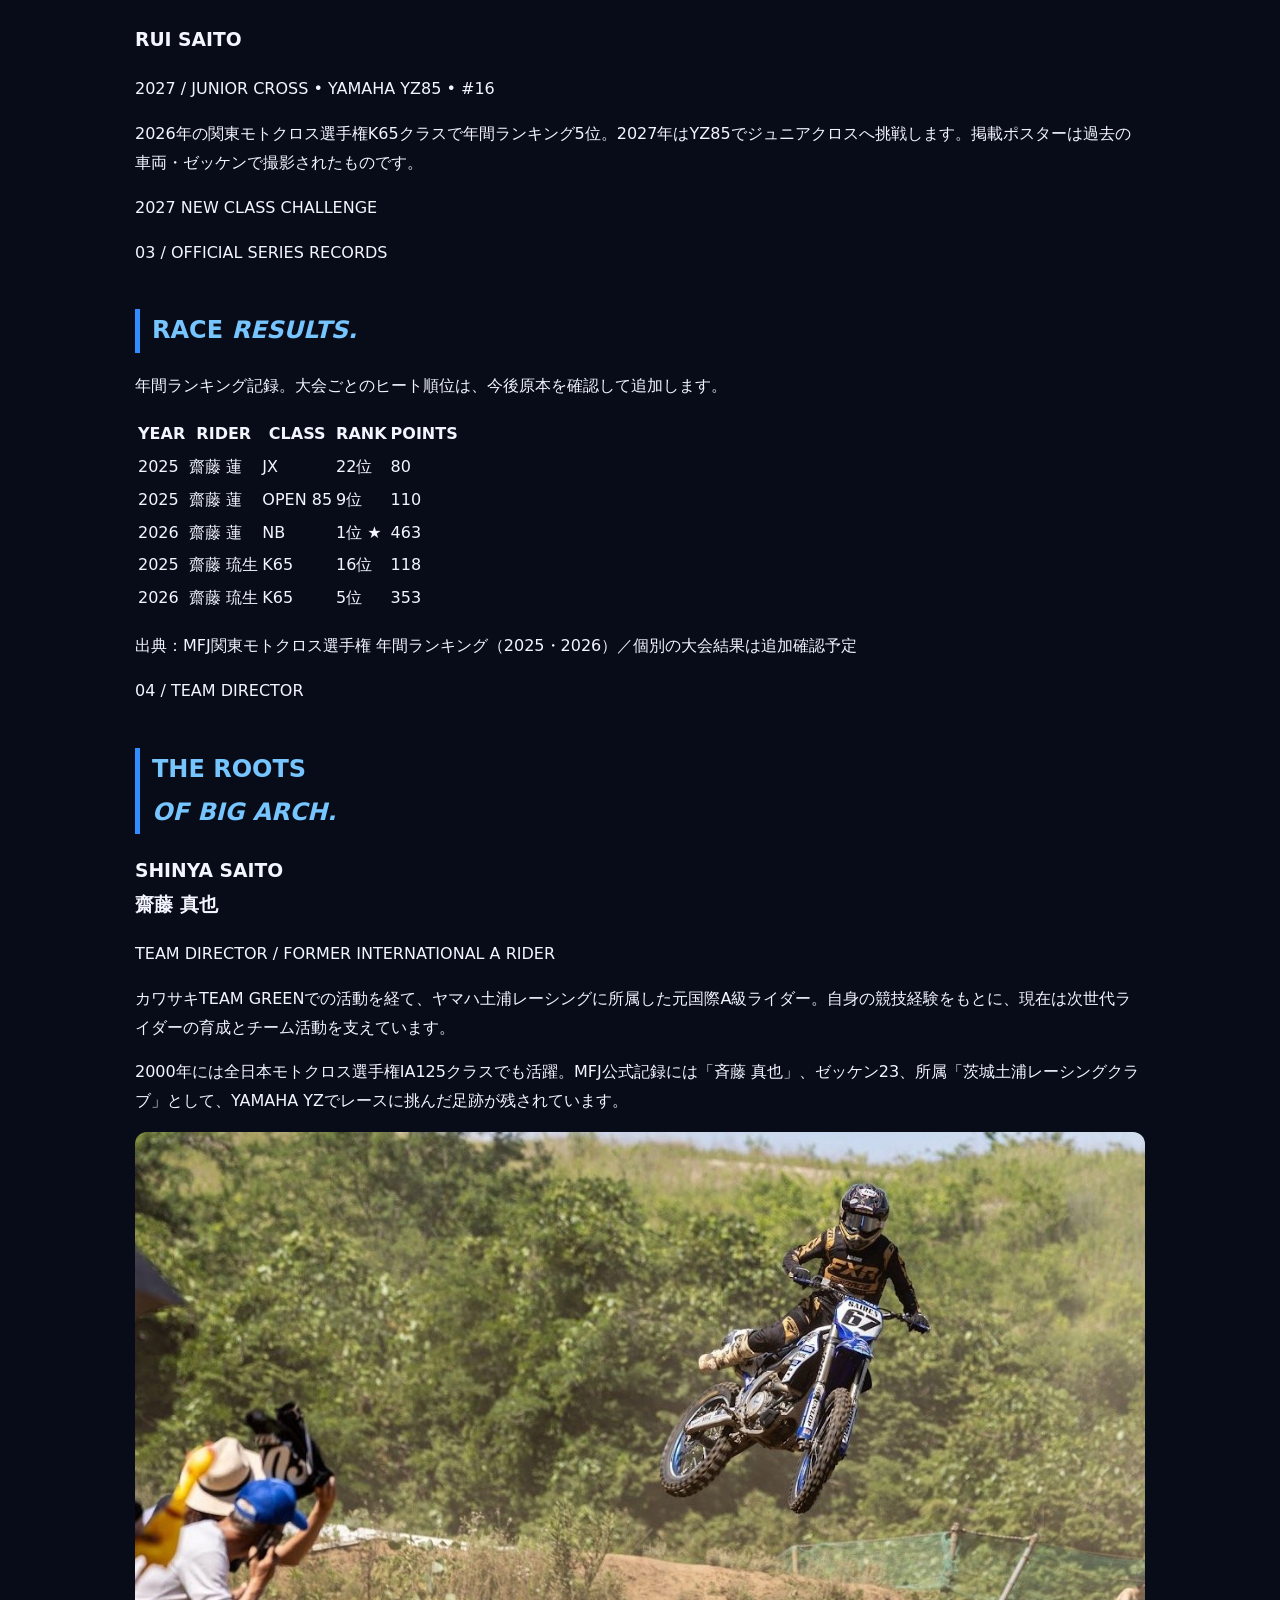
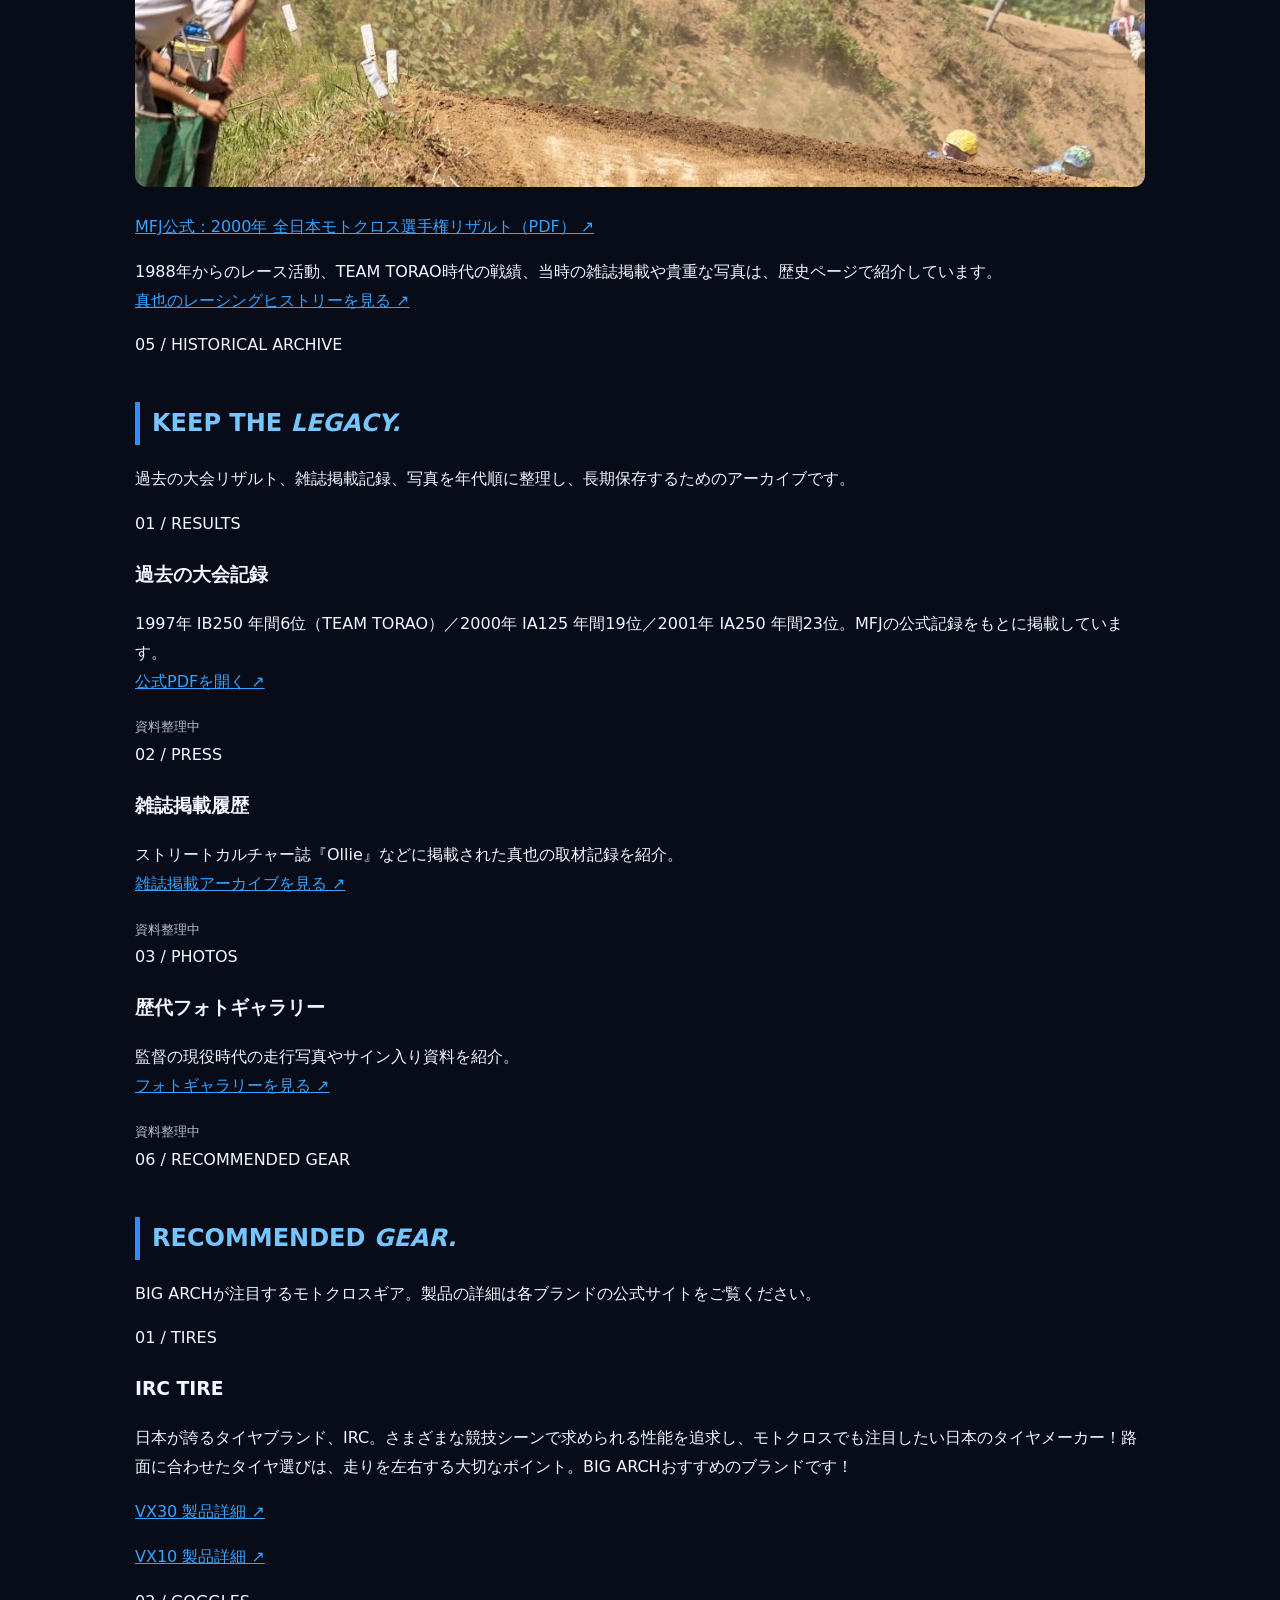
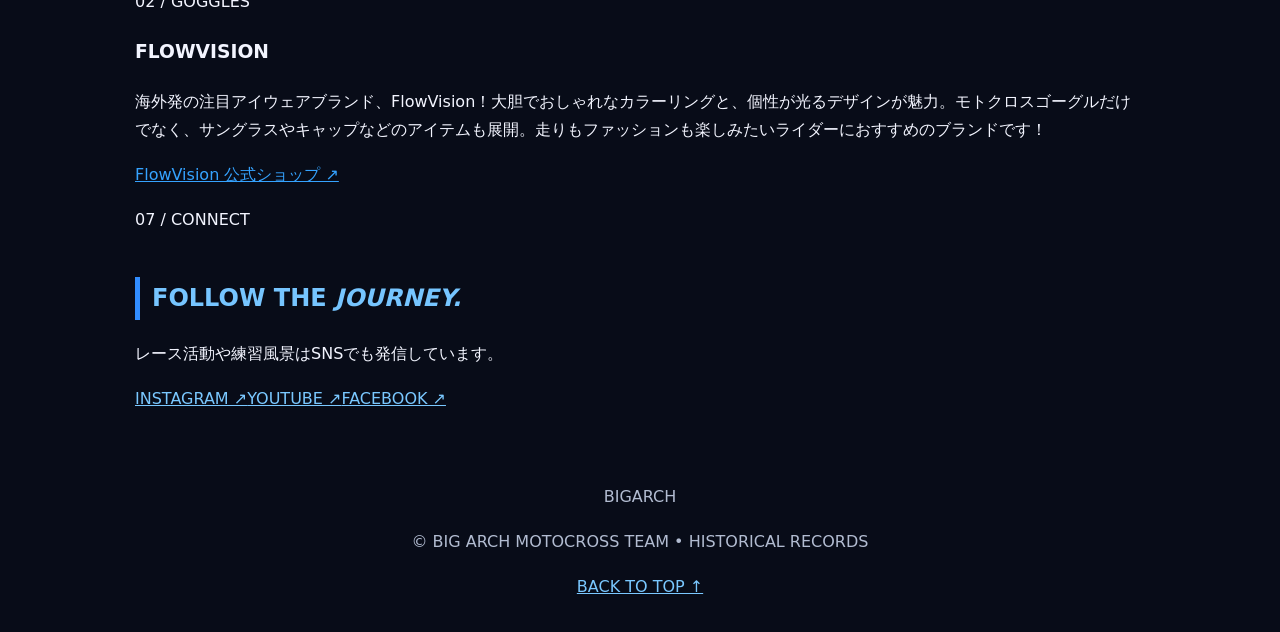
==== commit af33907d: "Add files via upload" ====
--- a/index.html
+++ b/index.html
@@ -10,7 +10,7 @@
 header.nav button.menu{color:white!important;background:#0a2b63!important;border:1px solid #2379db!important;border-radius:5px;padding:8px 12px}
 @media(min-width:850px){header.nav button.menu{display:none!important}header.nav nav.links{display:flex!important}}
 @media(max-width:849px){header.nav{min-height:85px;gap:10px!important}header.nav a.logo{width:min(66vw,300px)!important}header.nav button.menu{display:block!important;margin-left:auto}header.nav nav.links{flex:1 0 100%!important;display:none;justify-content:flex-start;gap:12px!important;padding:10px 0}header.nav nav.links.show{display:flex!important}}
-</style></head><body><header class="nav"><a class="logo" href="#home" id="secret-logo" aria-label="BIG ARCH ロゴ"><img src="bigarch-header-logo.jpg" alt="BIG ARCH MOTOCROSS TEAM" class="brand-photo"></a><button class="menu" aria-label="メニュー" onclick="document.querySelector('.links').classList.toggle('show')">☰</button><nav class="links"><a href="#team">TEAM</a><a href="#riders">RIDERS</a><a href="#results">RESULTS</a><a href="#history">HISTORY</a><a href="#archive">ARCHIVE</a><a href="history.html">SHINYA PHOTOS</a><a href="seven.html">SEVEN</a><a href="transporter.html">TEAM BUS</a><a href="#contact">CONTACT</a></nav></header><main><section id="home" class="hero"><img src="hero.jpg" alt="BIG ARCH モトクロス レース写真"><div class="shade"></div><div class="hero-text"><div class="eyebrow">JAPAN • MOTOCROSS TEAM</div><h1>THE RACE<br>NEVER ENDS<span>.</span></h1><p>受け継ぐ挑戦。積み重ねる記録。<br>親子二世代のモトクロス・ヒストリー。</p><a class="cta" href="#history">OUR HISTORY ↗</a></div><div class="vertical">BIG ARCH / OFFICIAL ARCHIVE</div></section><section id="team" class="section intro"><div class="eyebrow">01 / ABOUT THE TEAM</div><h2>PASSION<br><em>THROUGH GENERATIONS.</em></h2><p>BIG ARCHは、モトクロスに挑戦する齋藤蓮・琉生と、チーム監督 齋藤真也の競技経験をつなぐチームです。過去の記録を大切に保管し、次の世代へ伝えていきます。</p><div class="stats"><div><strong>2026</strong><small>REN / KANTO NB CHAMPION</small></div><div><strong>2027</strong><small>NEW CHALLENGE / NA & JX</small></div><div><strong>2</strong><small>GENERATIONS OF RACING</small></div></div></section><section id="riders" class="section"><div class="eyebrow">02 / RIDER PROFILES</div><h2>OUR <em>RIDERS.</em></h2><div class="riders"><article class="rider"><div class="rider-image"><img src="ren.jpg" alt="齋藤蓮 ライダーポスター"></div><div class="rider-copy"><div class="eyebrow">RIDER 01</div><h3>REN <span>SAITO</span></h3><p class="class">2027 / NATIONAL A • YAMAHA YZ250F</p><p>2025年は大きな怪我により一部大会を辞退。家族でトレーニングや練習方法、レース前のタイヤ・車両セッティングを見直し、2026年の関東モトクロス選手権NBクラスでシリーズランキング1位を獲得しました。</p><p class="highlight">2026 KANTO NB SERIES CHAMPION</p></div></article><article class="rider"><div class="rider-image"><img src="rui.jpg" alt="齋藤琉生 ライダーポスター（過去のゼッケン）"></div><div class="rider-copy"><div class="eyebrow">RIDER 02</div><h3>RUI <span>SAITO</span></h3><p class="class">2027 / JUNIOR CROSS • YAMAHA YZ85 • #16</p><p>2026年の関東モトクロス選手権K65クラスで年間ランキング5位。2027年はYZ85でジュニアクロスへ挑戦します。掲載ポスターは過去の車両・ゼッケンで撮影されたものです。</p><p class="highlight">2027 NEW CLASS CHALLENGE</p></div></article></div></section><section id="results" class="section results"><div class="eyebrow">03 / OFFICIAL SERIES RECORDS</div><h2>RACE <em>RESULTS.</em></h2><p>年間ランキング記録。大会ごとのヒート順位は、今後原本を確認して追加します。</p><div class="table-wrap"><table><thead><tr><th>YEAR</th><th>RIDER</th><th>CLASS</th><th>RANK</th><th>POINTS</th></tr></thead><tbody><tr><td>2025</td><td>齋藤 蓮</td><td>JX</td><td>22位</td><td>80</td></tr><tr><td>2025</td><td>齋藤 蓮</td><td>OPEN 85</td><td>9位</td><td>110</td></tr><tr class="winner"><td>2026</td><td>齋藤 蓮</td><td>NB</td><td>1位 ★</td><td>463</td></tr><tr><td>2025</td><td>齋藤 琉生</td><td>K65</td><td>16位</td><td>118</td></tr><tr><td>2026</td><td>齋藤 琉生</td><td>K65</td><td>5位</td><td>353</td></tr></tbody></table></div><p class="source">出典：MFJ関東モトクロス選手権 年間ランキング（2025・2026）／個別の大会結果は追加確認予定</p></section><section id="history" class="section history"><div class="eyebrow">04 / TEAM DIRECTOR</div><h2>THE ROOTS<br><em>OF BIG ARCH.</em></h2><div class="history-grid"><div><div class="accent-line"></div><h3>SHINYA SAITO<br><span>齋藤 真也</span></h3><p class="class">TEAM DIRECTOR / FORMER INTERNATIONAL A RIDER</p><p>カワサキTEAM GREENでの活動を経て、ヤマハ土浦レーシングに所属した元国際A級ライダー。自身の競技経験をもとに、現在は次世代ライダーの育成とチーム活動を支えています。</p><p>2000年には全日本モトクロス選手権IA125クラスでも活躍。MFJ公式記録には「斉藤 真也」、ゼッケン23、所属「茨城土浦レーシングクラブ」として、YAMAHA YZでレースに挑んだ足跡が残されています。</p><div class="note"></div></div><div class="history-visual"><img src="race1.jpg" alt="モトクロス競技写真"><p><a href="https://www.mfj.or.jp/wp-content/uploads/2025/04/2000MFJ_ALLJAPAN_ranking_MX.pdf" target="_blank" rel="noopener noreferrer" style="color:#35a3ff;text-decoration:underline">MFJ公式：2000年 全日本モトクロス選手権リザルト（PDF） ↗</a></p><p>1988年からのレース活動、TEAM TORAO時代の戦績、当時の雑誌掲載や貴重な写真は、歴史ページで紹介しています。<br><a href="history.html" style="color:#35a3ff;text-decoration:underline">真也のレーシングヒストリーを見る ↗</a></p></div></div></section><section id="archive" class="section archive"><div class="eyebrow">05 / HISTORICAL ARCHIVE</div><h2>KEEP THE <em>LEGACY.</em></h2><p>過去の大会リザルト、雑誌掲載記録、写真を年代順に整理し、長期保存するためのアーカイブです。</p><div class="archive-grid"><article><span>01 / RESULTS</span><h3>過去の大会記録</h3><p>1997年 IB250 年間6位（TEAM TORAO）／2000年 IA125 年間19位／2001年 IA250 年間23位。MFJの公式記録をもとに掲載しています。<br><a href="https://www.mfj.or.jp/wp-content/uploads/2025/04/2000MFJ_ALLJAPAN_ranking_MX.pdf" target="_blank" rel="noopener noreferrer" style="color:#35a3ff">公式PDFを開く ↗</a></p><small>資料整理中</small></article><article><span>02 / PRESS</span><h3>雑誌掲載履歴</h3><p>ストリートカルチャー誌『Ollie』などに掲載された真也の取材記録を紹介。<br><a href="history.html" style="color:#35a3ff">雑誌掲載アーカイブを見る ↗</a></p><small>資料整理中</small></article><article><span>03 / PHOTOS</span><h3>歴代フォトギャラリー</h3><p>監督の現役時代の走行写真やサイン入り資料を紹介。<br><a href="history.html" style="color:#35a3ff">フォトギャラリーを見る ↗</a></p><small>資料整理中</small></article></div></section><section id="contact" class="section contact"><div class="eyebrow">06 / CONNECT</div><h2>FOLLOW THE <em>JOURNEY.</em></h2><p>レース活動や練習風景はSNSでも発信しています。</p><div class="social"><a href="https://www.instagram.com/big_arch_mx/" target="_blank" rel="noopener noreferrer">INSTAGRAM ↗</a><a href="https://www.youtube.com/@BIGARCH-pz4mp" target="_blank" rel="noopener noreferrer">YOUTUBE ↗</a><a href="https://www.facebook.com/share/1G48rQvGbf/?mibextid=wwXIfr" target="_blank" rel="noopener noreferrer">FACEBOOK ↗</a></div></section></main><footer><div class="logo">BIG<span>ARCH</span></div><p>© BIG ARCH MOTOCROSS TEAM • HISTORICAL RECORDS</p><a href="#home">BACK TO TOP ↑</a></footer><script>
+</style></head><body><header class="nav"><a class="logo" href="#home" id="secret-logo" aria-label="BIG ARCH ロゴ"><img src="bigarch-header-logo.jpg" alt="BIG ARCH MOTOCROSS TEAM" class="brand-photo"></a><button class="menu" aria-label="メニュー" onclick="document.querySelector('.links').classList.toggle('show')">☰</button><nav class="links"><a href="#team">TEAM</a><a href="#riders">RIDERS</a><a href="#results">RESULTS</a><a href="#history">HISTORY</a><a href="#archive">ARCHIVE</a><a href="history.html">SHINYA PHOTOS</a><a href="seven.html">SEVEN</a><a href="transporter.html">TEAM BUS</a><a href="#gear">GEAR</a><a href="#contact">CONTACT</a></nav></header><main><section id="home" class="hero"><img src="hero.jpg" alt="BIG ARCH モトクロス レース写真"><div class="shade"></div><div class="hero-text"><div class="eyebrow">JAPAN • MOTOCROSS TEAM</div><h1>THE RACE<br>NEVER ENDS<span>.</span></h1><p>受け継ぐ挑戦。積み重ねる記録。<br>親子二世代のモトクロス・ヒストリー。</p><a class="cta" href="#history">OUR HISTORY ↗</a></div><div class="vertical">BIG ARCH / OFFICIAL ARCHIVE</div></section><section id="team" class="section intro"><div class="eyebrow">01 / ABOUT THE TEAM</div><h2>PASSION<br><em>THROUGH GENERATIONS.</em></h2><p>BIG ARCHは、モトクロスに挑戦する齋藤蓮・琉生と、チーム監督 齋藤真也の競技経験をつなぐチームです。過去の記録を大切に保管し、次の世代へ伝えていきます。</p><div class="stats"><div><strong>2026</strong><small>REN / KANTO NB CHAMPION</small></div><div><strong>2027</strong><small>NEW CHALLENGE / NA & JX</small></div><div><strong>2</strong><small>GENERATIONS OF RACING</small></div></div></section><section id="riders" class="section"><div class="eyebrow">02 / RIDER PROFILES</div><h2>OUR <em>RIDERS.</em></h2><div class="riders"><article class="rider"><div class="rider-image"><img src="ren.jpg" alt="齋藤蓮 ライダーポスター"></div><div class="rider-copy"><div class="eyebrow">RIDER 01</div><h3>REN <span>SAITO</span></h3><p class="class">2027 / NATIONAL A • YAMAHA YZ250F</p><p>2025年は大きな怪我により一部大会を辞退。家族でトレーニングや練習方法、レース前のタイヤ・車両セッティングを見直し、2026年の関東モトクロス選手権NBクラスでシリーズランキング1位を獲得しました。</p><p class="highlight">2026 KANTO NB SERIES CHAMPION</p></div></article><article class="rider"><div class="rider-image"><img src="rui.jpg" alt="齋藤琉生 ライダーポスター（過去のゼッケン）"></div><div class="rider-copy"><div class="eyebrow">RIDER 02</div><h3>RUI <span>SAITO</span></h3><p class="class">2027 / JUNIOR CROSS • YAMAHA YZ85 • #16</p><p>2026年の関東モトクロス選手権K65クラスで年間ランキング5位。2027年はYZ85でジュニアクロスへ挑戦します。掲載ポスターは過去の車両・ゼッケンで撮影されたものです。</p><p class="highlight">2027 NEW CLASS CHALLENGE</p></div></article></div></section><section id="results" class="section results"><div class="eyebrow">03 / OFFICIAL SERIES RECORDS</div><h2>RACE <em>RESULTS.</em></h2><p>年間ランキング記録。大会ごとのヒート順位は、今後原本を確認して追加します。</p><div class="table-wrap"><table><thead><tr><th>YEAR</th><th>RIDER</th><th>CLASS</th><th>RANK</th><th>POINTS</th></tr></thead><tbody><tr><td>2025</td><td>齋藤 蓮</td><td>JX</td><td>22位</td><td>80</td></tr><tr><td>2025</td><td>齋藤 蓮</td><td>OPEN 85</td><td>9位</td><td>110</td></tr><tr class="winner"><td>2026</td><td>齋藤 蓮</td><td>NB</td><td>1位 ★</td><td>463</td></tr><tr><td>2025</td><td>齋藤 琉生</td><td>K65</td><td>16位</td><td>118</td></tr><tr><td>2026</td><td>齋藤 琉生</td><td>K65</td><td>5位</td><td>353</td></tr></tbody></table></div><p class="source">出典：MFJ関東モトクロス選手権 年間ランキング（2025・2026）／個別の大会結果は追加確認予定</p></section><section id="history" class="section history"><div class="eyebrow">04 / TEAM DIRECTOR</div><h2>THE ROOTS<br><em>OF BIG ARCH.</em></h2><div class="history-grid"><div><div class="accent-line"></div><h3>SHINYA SAITO<br><span>齋藤 真也</span></h3><p class="class">TEAM DIRECTOR / FORMER INTERNATIONAL A RIDER</p><p>カワサキTEAM GREENでの活動を経て、ヤマハ土浦レーシングに所属した元国際A級ライダー。自身の競技経験をもとに、現在は次世代ライダーの育成とチーム活動を支えています。</p><p>2000年には全日本モトクロス選手権IA125クラスでも活躍。MFJ公式記録には「斉藤 真也」、ゼッケン23、所属「茨城土浦レーシングクラブ」として、YAMAHA YZでレースに挑んだ足跡が残されています。</p><div class="note"></div></div><div class="history-visual"><img src="race1.jpg" alt="モトクロス競技写真"><p><a href="https://www.mfj.or.jp/wp-content/uploads/2025/04/2000MFJ_ALLJAPAN_ranking_MX.pdf" target="_blank" rel="noopener noreferrer" style="color:#35a3ff;text-decoration:underline">MFJ公式：2000年 全日本モトクロス選手権リザルト（PDF） ↗</a></p><p>1988年からのレース活動、TEAM TORAO時代の戦績、当時の雑誌掲載や貴重な写真は、歴史ページで紹介しています。<br><a href="history.html" style="color:#35a3ff;text-decoration:underline">真也のレーシングヒストリーを見る ↗</a></p></div></div></section><section id="archive" class="section archive"><div class="eyebrow">05 / HISTORICAL ARCHIVE</div><h2>KEEP THE <em>LEGACY.</em></h2><p>過去の大会リザルト、雑誌掲載記録、写真を年代順に整理し、長期保存するためのアーカイブです。</p><div class="archive-grid"><article><span>01 / RESULTS</span><h3>過去の大会記録</h3><p>1997年 IB250 年間6位（TEAM TORAO）／2000年 IA125 年間19位／2001年 IA250 年間23位。MFJの公式記録をもとに掲載しています。<br><a href="https://www.mfj.or.jp/wp-content/uploads/2025/04/2000MFJ_ALLJAPAN_ranking_MX.pdf" target="_blank" rel="noopener noreferrer" style="color:#35a3ff">公式PDFを開く ↗</a></p><small>資料整理中</small></article><article><span>02 / PRESS</span><h3>雑誌掲載履歴</h3><p>ストリートカルチャー誌『Ollie』などに掲載された真也の取材記録を紹介。<br><a href="history.html" style="color:#35a3ff">雑誌掲載アーカイブを見る ↗</a></p><small>資料整理中</small></article><article><span>03 / PHOTOS</span><h3>歴代フォトギャラリー</h3><p>監督の現役時代の走行写真やサイン入り資料を紹介。<br><a href="history.html" style="color:#35a3ff">フォトギャラリーを見る ↗</a></p><small>資料整理中</small></article></div></section><section id="gear" class="section gear"><div class="eyebrow">06 / RECOMMENDED GEAR</div><h2>RECOMMENDED <em>GEAR.</em></h2><p>BIG ARCHが注目するモトクロスギア。製品の詳細は各ブランドの公式サイトをご覧ください。</p><div class="archive-grid"><article><span>01 / TIRES</span><h3>IRC TIRE</h3><p>日本が誇るタイヤブランド、IRC。さまざまな競技シーンで求められる性能を追求し、モトクロスでも注目したい日本のタイヤメーカー！路面に合わせたタイヤ選びは、走りを左右する大切なポイント。BIG ARCHおすすめのブランドです！</p><p><a href="https://ircmoto.jp/product-list/race/vx30/" target="_blank" rel="noopener noreferrer" style="color:#35a3ff;text-decoration:underline">VX30 製品詳細 ↗</a></p><p><a href="https://ircmoto.jp/product-list/race/vx-10/" target="_blank" rel="noopener noreferrer" style="color:#35a3ff;text-decoration:underline">VX10 製品詳細 ↗</a></p></article><article><span>02 / GOGGLES</span><h3>FLOWVISION</h3><p>海外発の注目アイウェアブランド、FlowVision！大胆でおしゃれなカラーリングと、個性が光るデザインが魅力。モトクロスゴーグルだけでなく、サングラスやキャップなどのアイテムも展開。走りもファッションも楽しみたいライダーにおすすめのブランドです！</p><p><a href="https://flowvisionco.com/" target="_blank" rel="noopener noreferrer" style="color:#35a3ff;text-decoration:underline">FlowVision 公式ショップ ↗</a></p></article></div></section><section id="contact" class="section contact"><div class="eyebrow">07 / CONNECT</div><h2>FOLLOW THE <em>JOURNEY.</em></h2><p>レース活動や練習風景はSNSでも発信しています。</p><div class="social"><a href="https://www.instagram.com/big_arch_mx/" target="_blank" rel="noopener noreferrer">INSTAGRAM ↗</a><a href="https://www.youtube.com/@BIGARCH-pz4mp" target="_blank" rel="noopener noreferrer">YOUTUBE ↗</a><a href="https://www.facebook.com/share/1G48rQvGbf/?mibextid=wwXIfr" target="_blank" rel="noopener noreferrer">FACEBOOK ↗</a></div></section></main><footer><div class="logo">BIG<span>ARCH</span></div><p>© BIG ARCH MOTOCROSS TEAM • HISTORICAL RECORDS</p><a href="#home">BACK TO TOP ↑</a></footer><script>
 (function () {
   const logo = document.getElementById('secret-logo');
   if (!logo) return;
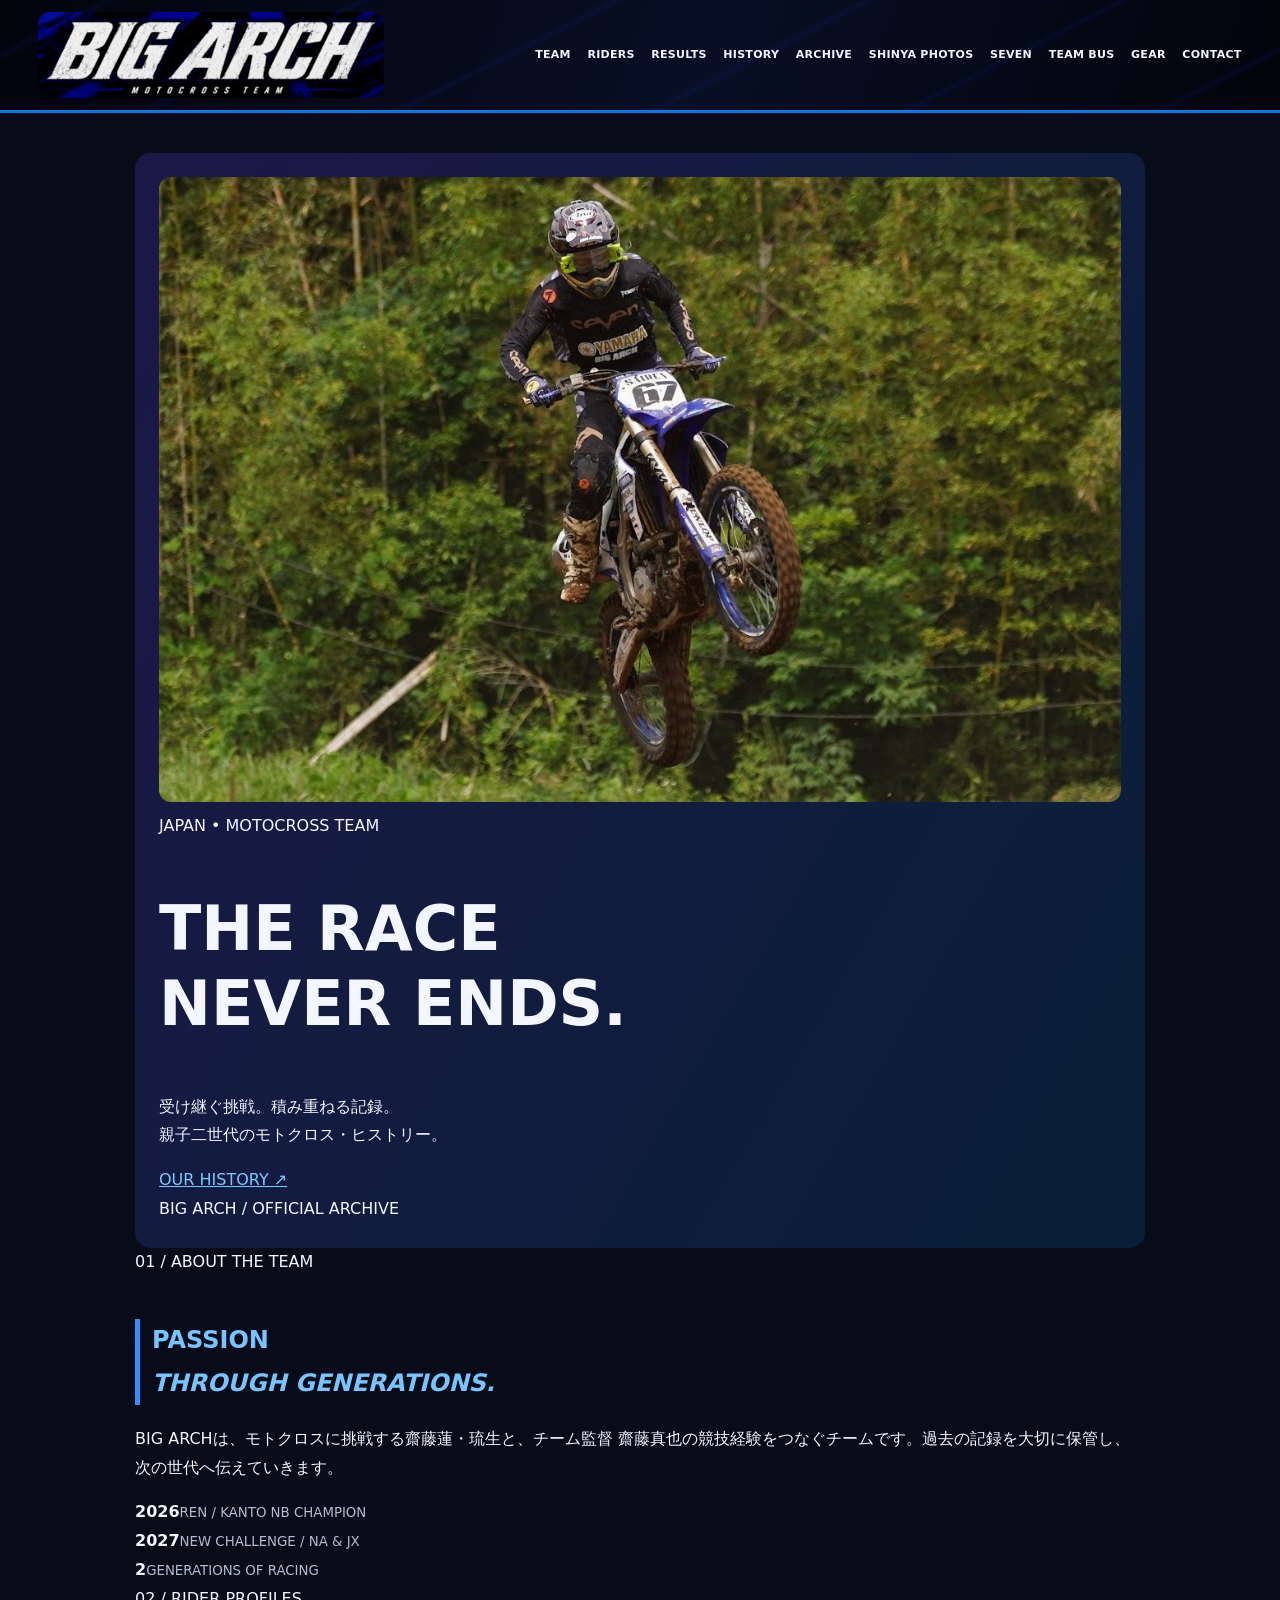
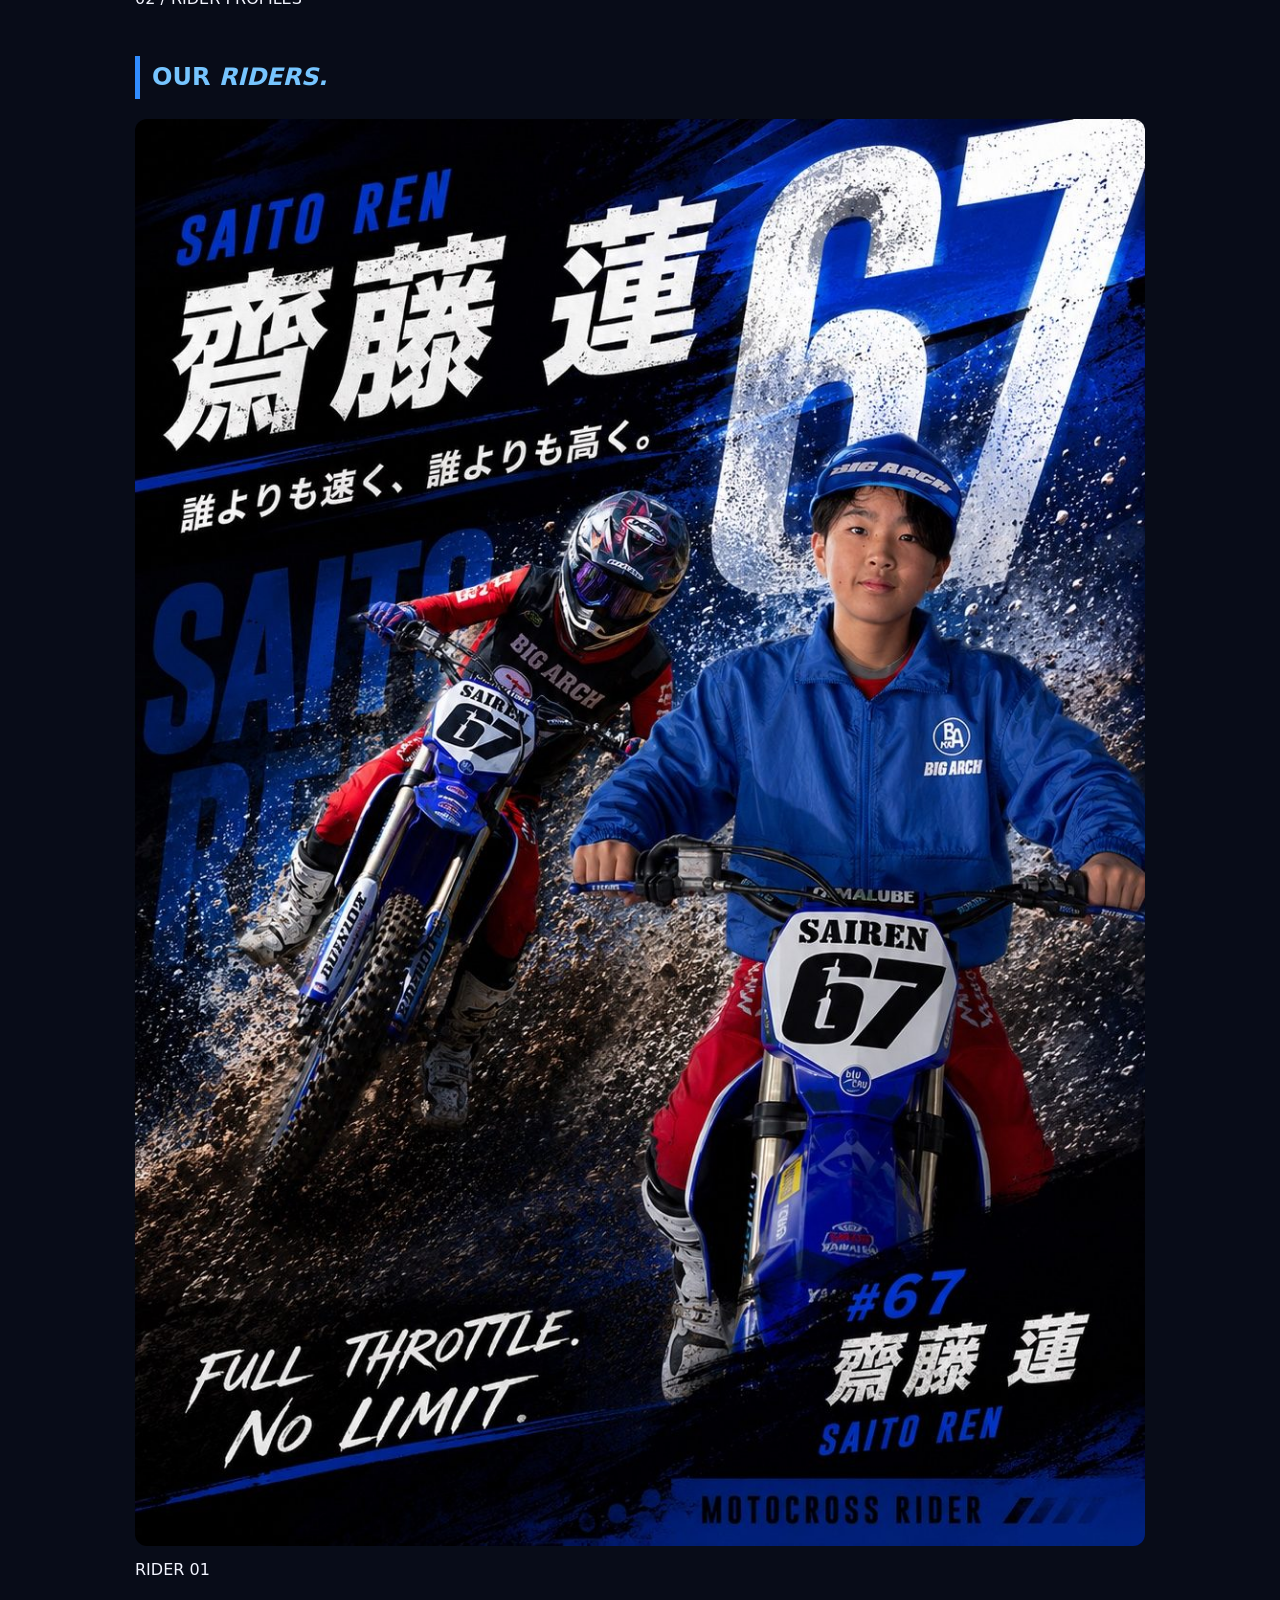
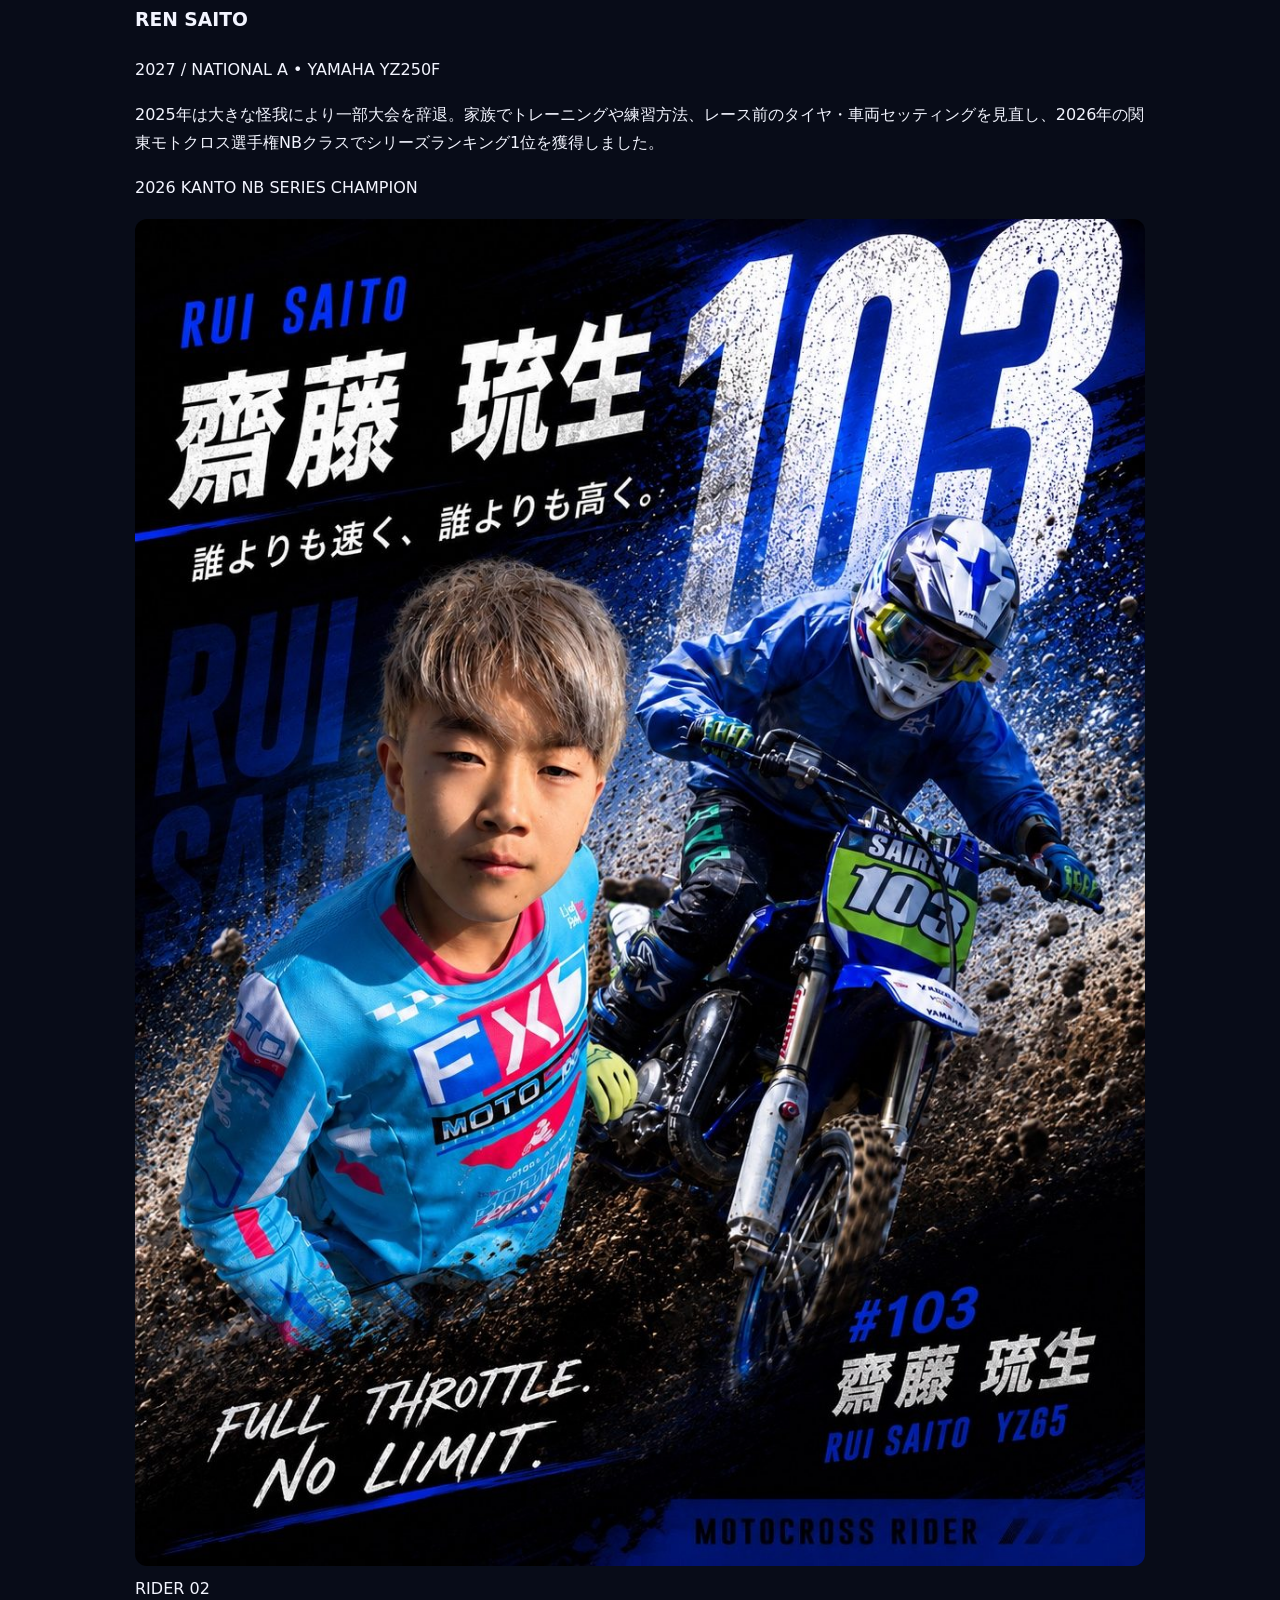
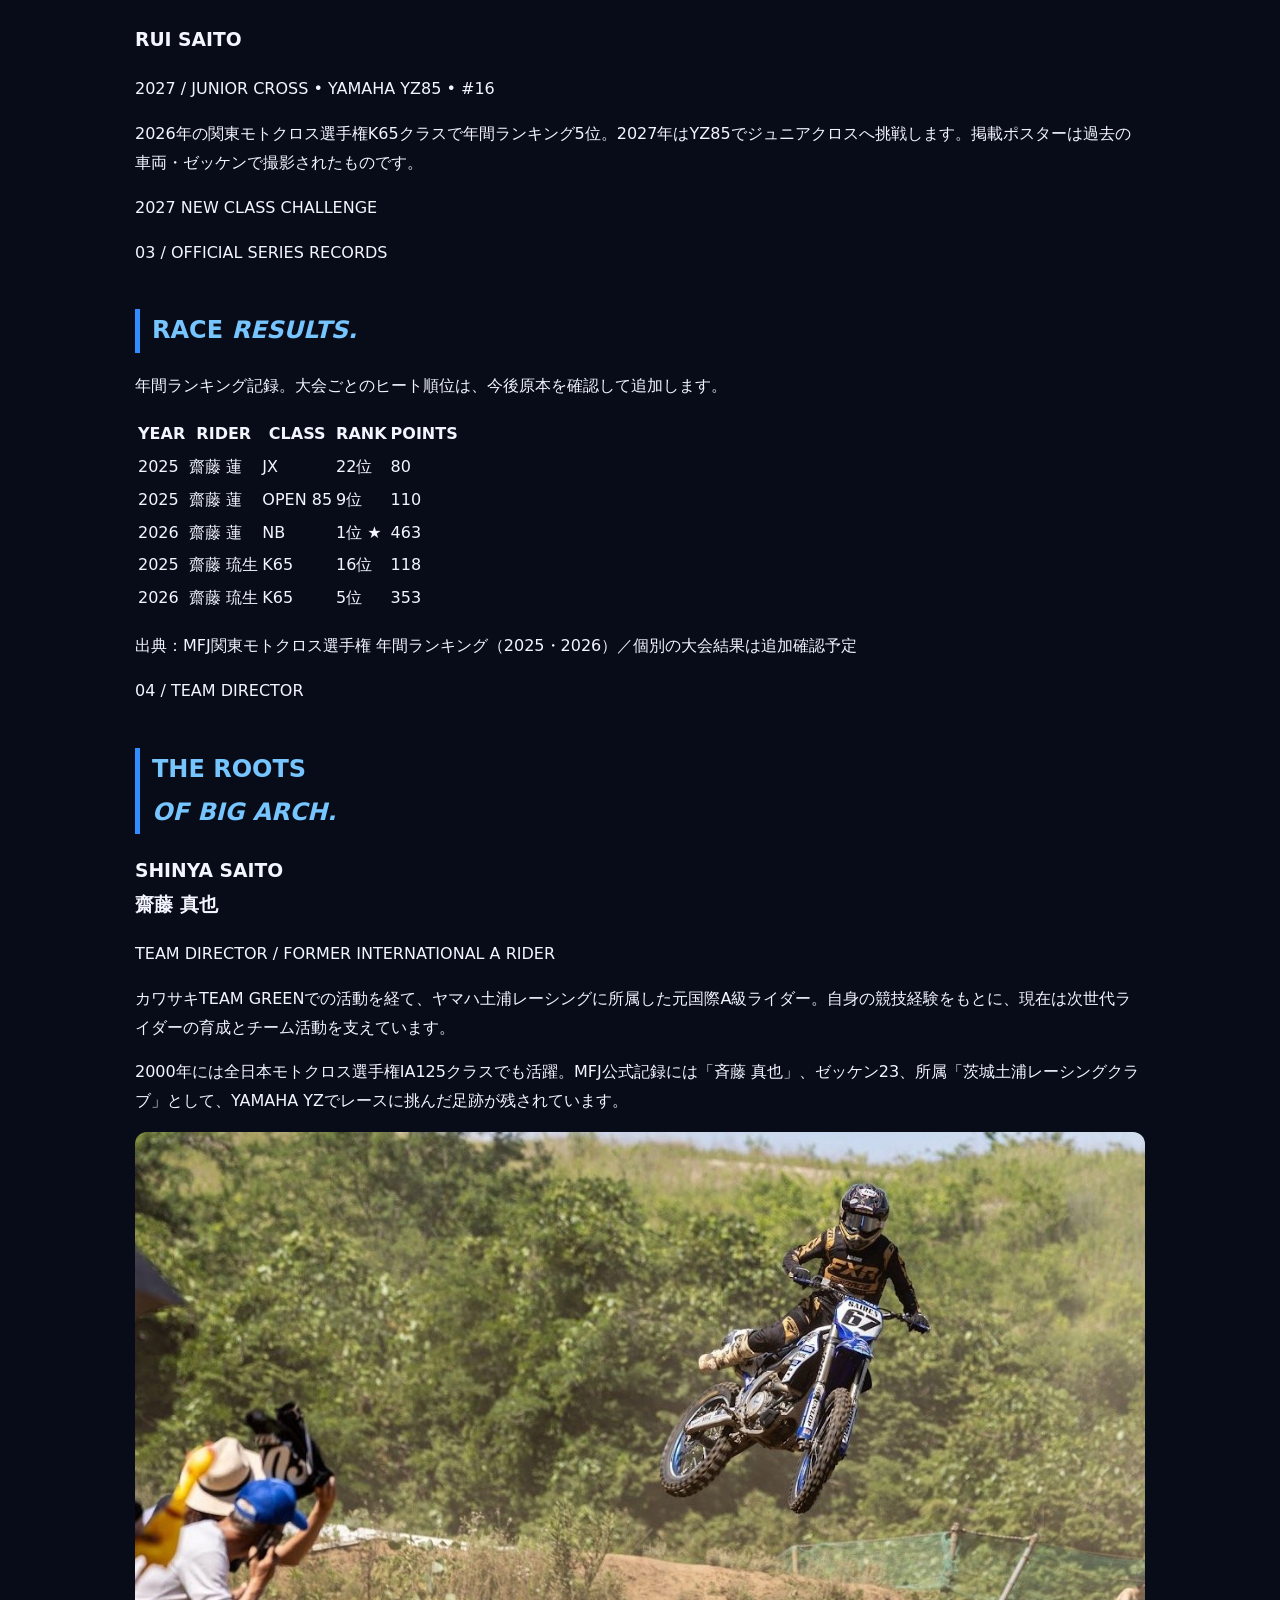
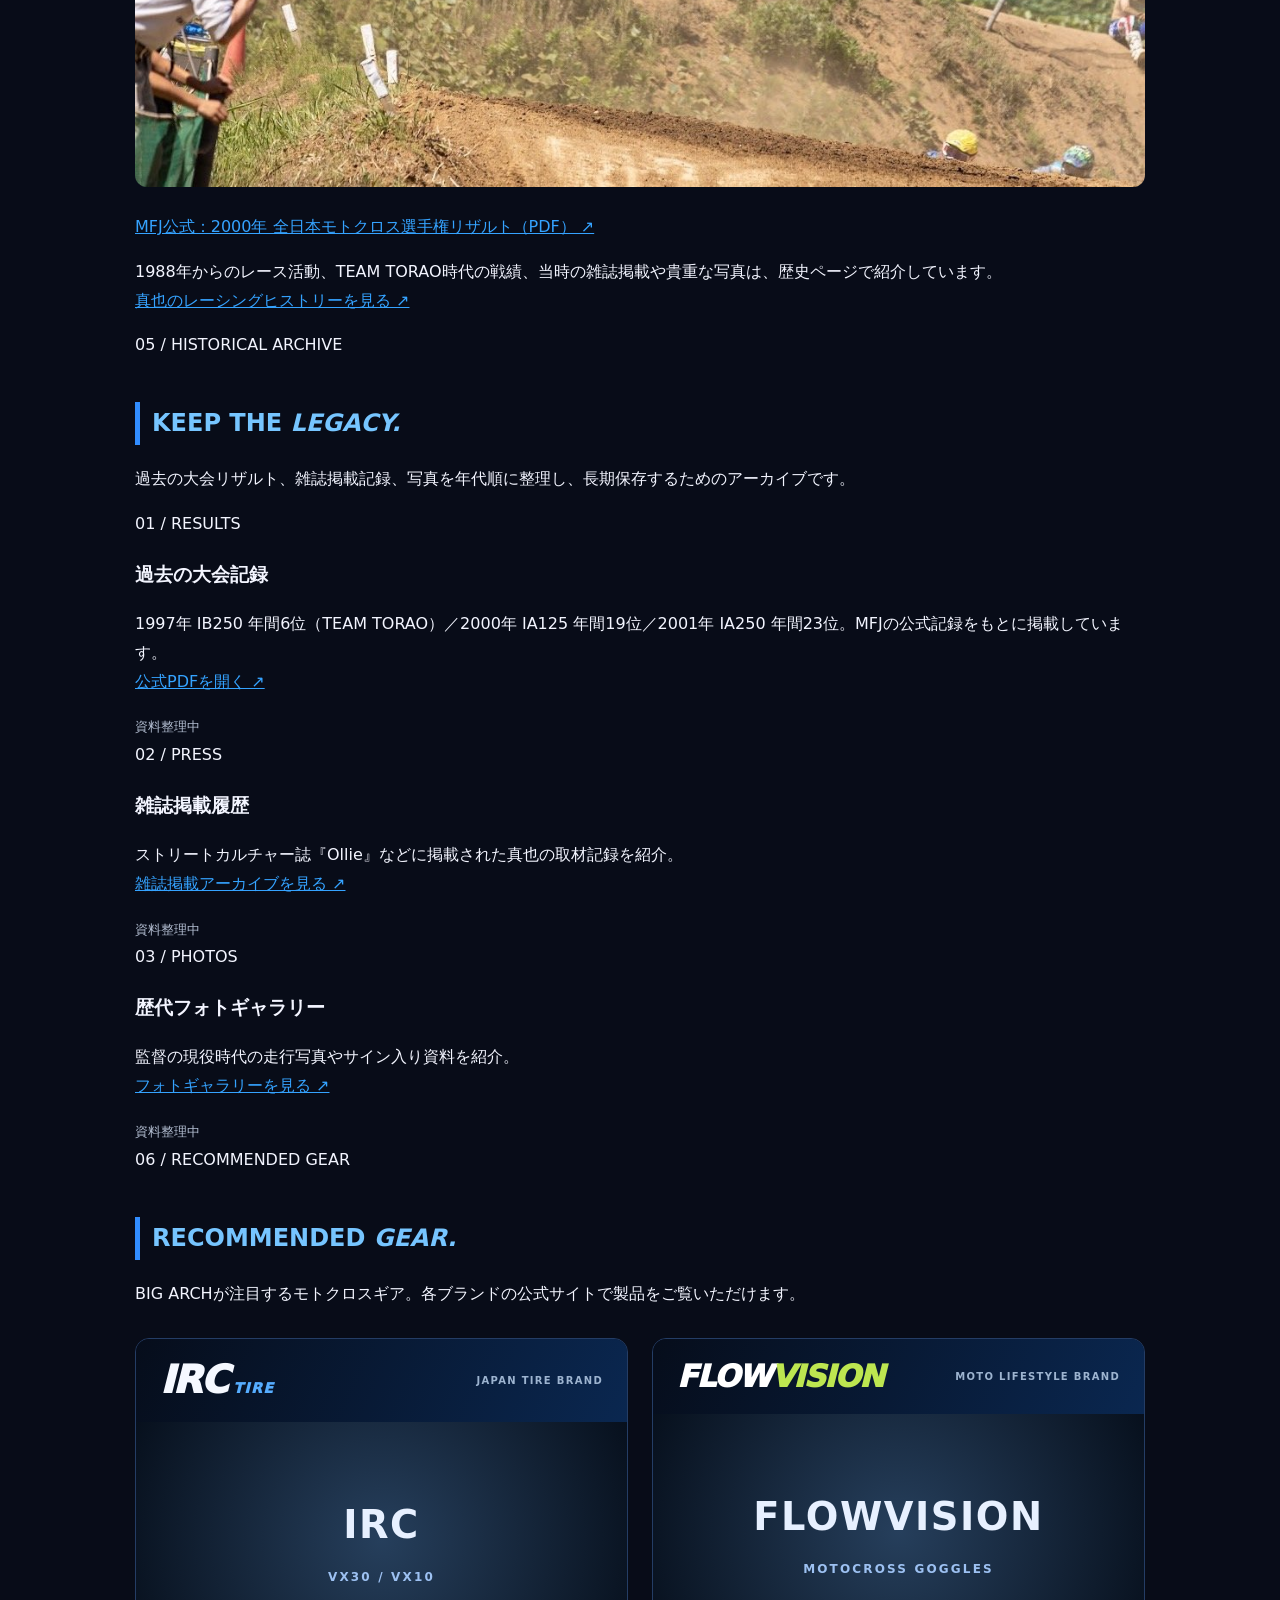
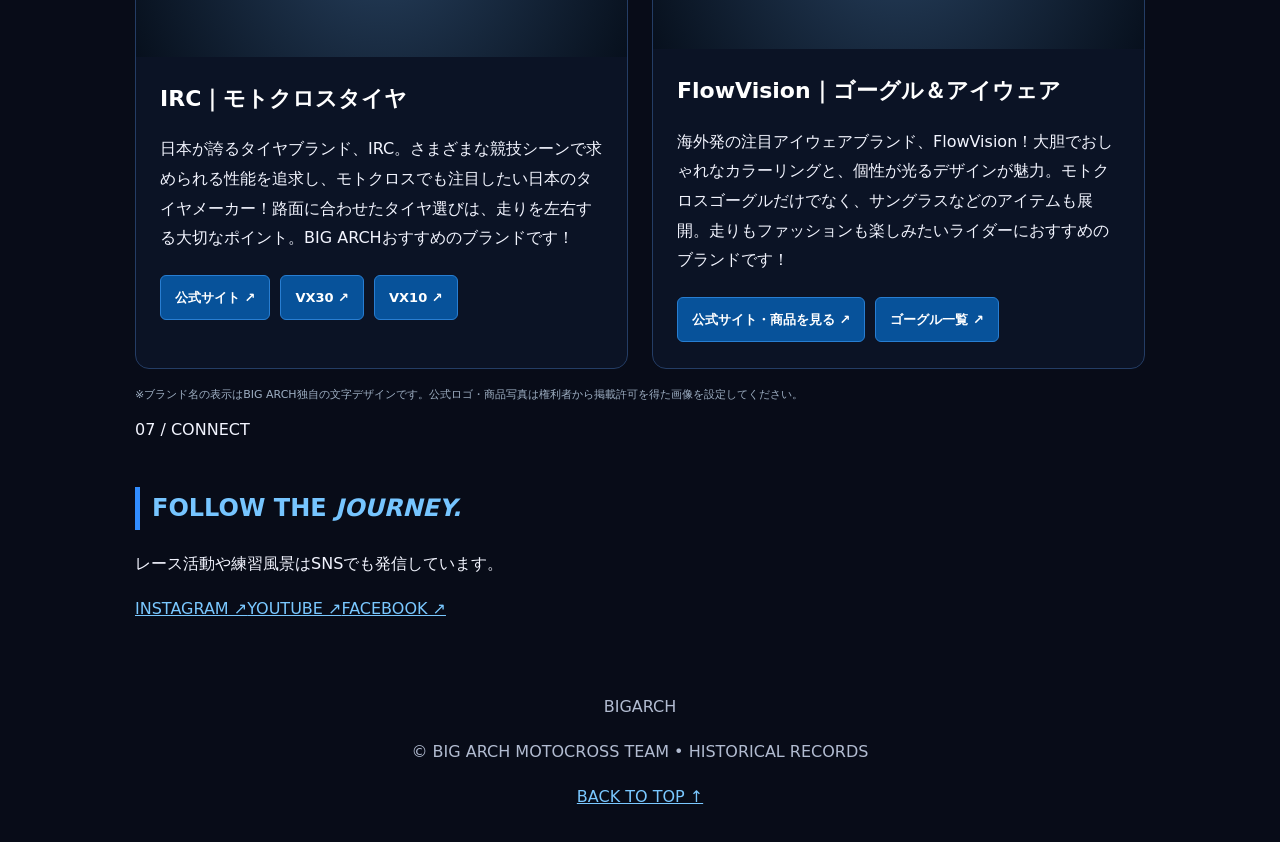
==== commit 17f16001: "Add files via upload" ====
--- a/index.html
+++ b/index.html
@@ -10,7 +10,14 @@
 header.nav button.menu{color:white!important;background:#0a2b63!important;border:1px solid #2379db!important;border-radius:5px;padding:8px 12px}
 @media(min-width:850px){header.nav button.menu{display:none!important}header.nav nav.links{display:flex!important}}
 @media(max-width:849px){header.nav{min-height:85px;gap:10px!important}header.nav a.logo{width:min(66vw,300px)!important}header.nav button.menu{display:block!important;margin-left:auto}header.nav nav.links{flex:1 0 100%!important;display:none;justify-content:flex-start;gap:12px!important;padding:10px 0}header.nav nav.links.show{display:flex!important}}
-</style></head><body><header class="nav"><a class="logo" href="#home" id="secret-logo" aria-label="BIG ARCH ロゴ"><img src="bigarch-header-logo.jpg" alt="BIG ARCH MOTOCROSS TEAM" class="brand-photo"></a><button class="menu" aria-label="メニュー" onclick="document.querySelector('.links').classList.toggle('show')">☰</button><nav class="links"><a href="#team">TEAM</a><a href="#riders">RIDERS</a><a href="#results">RESULTS</a><a href="#history">HISTORY</a><a href="#archive">ARCHIVE</a><a href="history.html">SHINYA PHOTOS</a><a href="seven.html">SEVEN</a><a href="transporter.html">TEAM BUS</a><a href="#gear">GEAR</a><a href="#contact">CONTACT</a></nav></header><main><section id="home" class="hero"><img src="hero.jpg" alt="BIG ARCH モトクロス レース写真"><div class="shade"></div><div class="hero-text"><div class="eyebrow">JAPAN • MOTOCROSS TEAM</div><h1>THE RACE<br>NEVER ENDS<span>.</span></h1><p>受け継ぐ挑戦。積み重ねる記録。<br>親子二世代のモトクロス・ヒストリー。</p><a class="cta" href="#history">OUR HISTORY ↗</a></div><div class="vertical">BIG ARCH / OFFICIAL ARCHIVE</div></section><section id="team" class="section intro"><div class="eyebrow">01 / ABOUT THE TEAM</div><h2>PASSION<br><em>THROUGH GENERATIONS.</em></h2><p>BIG ARCHは、モトクロスに挑戦する齋藤蓮・琉生と、チーム監督 齋藤真也の競技経験をつなぐチームです。過去の記録を大切に保管し、次の世代へ伝えていきます。</p><div class="stats"><div><strong>2026</strong><small>REN / KANTO NB CHAMPION</small></div><div><strong>2027</strong><small>NEW CHALLENGE / NA & JX</small></div><div><strong>2</strong><small>GENERATIONS OF RACING</small></div></div></section><section id="riders" class="section"><div class="eyebrow">02 / RIDER PROFILES</div><h2>OUR <em>RIDERS.</em></h2><div class="riders"><article class="rider"><div class="rider-image"><img src="ren.jpg" alt="齋藤蓮 ライダーポスター"></div><div class="rider-copy"><div class="eyebrow">RIDER 01</div><h3>REN <span>SAITO</span></h3><p class="class">2027 / NATIONAL A • YAMAHA YZ250F</p><p>2025年は大きな怪我により一部大会を辞退。家族でトレーニングや練習方法、レース前のタイヤ・車両セッティングを見直し、2026年の関東モトクロス選手権NBクラスでシリーズランキング1位を獲得しました。</p><p class="highlight">2026 KANTO NB SERIES CHAMPION</p></div></article><article class="rider"><div class="rider-image"><img src="rui.jpg" alt="齋藤琉生 ライダーポスター（過去のゼッケン）"></div><div class="rider-copy"><div class="eyebrow">RIDER 02</div><h3>RUI <span>SAITO</span></h3><p class="class">2027 / JUNIOR CROSS • YAMAHA YZ85 • #16</p><p>2026年の関東モトクロス選手権K65クラスで年間ランキング5位。2027年はYZ85でジュニアクロスへ挑戦します。掲載ポスターは過去の車両・ゼッケンで撮影されたものです。</p><p class="highlight">2027 NEW CLASS CHALLENGE</p></div></article></div></section><section id="results" class="section results"><div class="eyebrow">03 / OFFICIAL SERIES RECORDS</div><h2>RACE <em>RESULTS.</em></h2><p>年間ランキング記録。大会ごとのヒート順位は、今後原本を確認して追加します。</p><div class="table-wrap"><table><thead><tr><th>YEAR</th><th>RIDER</th><th>CLASS</th><th>RANK</th><th>POINTS</th></tr></thead><tbody><tr><td>2025</td><td>齋藤 蓮</td><td>JX</td><td>22位</td><td>80</td></tr><tr><td>2025</td><td>齋藤 蓮</td><td>OPEN 85</td><td>9位</td><td>110</td></tr><tr class="winner"><td>2026</td><td>齋藤 蓮</td><td>NB</td><td>1位 ★</td><td>463</td></tr><tr><td>2025</td><td>齋藤 琉生</td><td>K65</td><td>16位</td><td>118</td></tr><tr><td>2026</td><td>齋藤 琉生</td><td>K65</td><td>5位</td><td>353</td></tr></tbody></table></div><p class="source">出典：MFJ関東モトクロス選手権 年間ランキング（2025・2026）／個別の大会結果は追加確認予定</p></section><section id="history" class="section history"><div class="eyebrow">04 / TEAM DIRECTOR</div><h2>THE ROOTS<br><em>OF BIG ARCH.</em></h2><div class="history-grid"><div><div class="accent-line"></div><h3>SHINYA SAITO<br><span>齋藤 真也</span></h3><p class="class">TEAM DIRECTOR / FORMER INTERNATIONAL A RIDER</p><p>カワサキTEAM GREENでの活動を経て、ヤマハ土浦レーシングに所属した元国際A級ライダー。自身の競技経験をもとに、現在は次世代ライダーの育成とチーム活動を支えています。</p><p>2000年には全日本モトクロス選手権IA125クラスでも活躍。MFJ公式記録には「斉藤 真也」、ゼッケン23、所属「茨城土浦レーシングクラブ」として、YAMAHA YZでレースに挑んだ足跡が残されています。</p><div class="note"></div></div><div class="history-visual"><img src="race1.jpg" alt="モトクロス競技写真"><p><a href="https://www.mfj.or.jp/wp-content/uploads/2025/04/2000MFJ_ALLJAPAN_ranking_MX.pdf" target="_blank" rel="noopener noreferrer" style="color:#35a3ff;text-decoration:underline">MFJ公式：2000年 全日本モトクロス選手権リザルト（PDF） ↗</a></p><p>1988年からのレース活動、TEAM TORAO時代の戦績、当時の雑誌掲載や貴重な写真は、歴史ページで紹介しています。<br><a href="history.html" style="color:#35a3ff;text-decoration:underline">真也のレーシングヒストリーを見る ↗</a></p></div></div></section><section id="archive" class="section archive"><div class="eyebrow">05 / HISTORICAL ARCHIVE</div><h2>KEEP THE <em>LEGACY.</em></h2><p>過去の大会リザルト、雑誌掲載記録、写真を年代順に整理し、長期保存するためのアーカイブです。</p><div class="archive-grid"><article><span>01 / RESULTS</span><h3>過去の大会記録</h3><p>1997年 IB250 年間6位（TEAM TORAO）／2000年 IA125 年間19位／2001年 IA250 年間23位。MFJの公式記録をもとに掲載しています。<br><a href="https://www.mfj.or.jp/wp-content/uploads/2025/04/2000MFJ_ALLJAPAN_ranking_MX.pdf" target="_blank" rel="noopener noreferrer" style="color:#35a3ff">公式PDFを開く ↗</a></p><small>資料整理中</small></article><article><span>02 / PRESS</span><h3>雑誌掲載履歴</h3><p>ストリートカルチャー誌『Ollie』などに掲載された真也の取材記録を紹介。<br><a href="history.html" style="color:#35a3ff">雑誌掲載アーカイブを見る ↗</a></p><small>資料整理中</small></article><article><span>03 / PHOTOS</span><h3>歴代フォトギャラリー</h3><p>監督の現役時代の走行写真やサイン入り資料を紹介。<br><a href="history.html" style="color:#35a3ff">フォトギャラリーを見る ↗</a></p><small>資料整理中</small></article></div></section><section id="gear" class="section gear"><div class="eyebrow">06 / RECOMMENDED GEAR</div><h2>RECOMMENDED <em>GEAR.</em></h2><p>BIG ARCHが注目するモトクロスギア。製品の詳細は各ブランドの公式サイトをご覧ください。</p><div class="archive-grid"><article><span>01 / TIRES</span><h3>IRC TIRE</h3><p>日本が誇るタイヤブランド、IRC。さまざまな競技シーンで求められる性能を追求し、モトクロスでも注目したい日本のタイヤメーカー！路面に合わせたタイヤ選びは、走りを左右する大切なポイント。BIG ARCHおすすめのブランドです！</p><p><a href="https://ircmoto.jp/product-list/race/vx30/" target="_blank" rel="noopener noreferrer" style="color:#35a3ff;text-decoration:underline">VX30 製品詳細 ↗</a></p><p><a href="https://ircmoto.jp/product-list/race/vx-10/" target="_blank" rel="noopener noreferrer" style="color:#35a3ff;text-decoration:underline">VX10 製品詳細 ↗</a></p></article><article><span>02 / GOGGLES</span><h3>FLOWVISION</h3><p>海外発の注目アイウェアブランド、FlowVision！大胆でおしゃれなカラーリングと、個性が光るデザインが魅力。モトクロスゴーグルだけでなく、サングラスやキャップなどのアイテムも展開。走りもファッションも楽しみたいライダーにおすすめのブランドです！</p><p><a href="https://flowvisionco.com/" target="_blank" rel="noopener noreferrer" style="color:#35a3ff;text-decoration:underline">FlowVision 公式ショップ ↗</a></p></article></div></section><section id="contact" class="section contact"><div class="eyebrow">07 / CONNECT</div><h2>FOLLOW THE <em>JOURNEY.</em></h2><p>レース活動や練習風景はSNSでも発信しています。</p><div class="social"><a href="https://www.instagram.com/big_arch_mx/" target="_blank" rel="noopener noreferrer">INSTAGRAM ↗</a><a href="https://www.youtube.com/@BIGARCH-pz4mp" target="_blank" rel="noopener noreferrer">YOUTUBE ↗</a><a href="https://www.facebook.com/share/1G48rQvGbf/?mibextid=wwXIfr" target="_blank" rel="noopener noreferrer">FACEBOOK ↗</a></div></section></main><footer><div class="logo">BIG<span>ARCH</span></div><p>© BIG ARCH MOTOCROSS TEAM • HISTORICAL RECORDS</p><a href="#home">BACK TO TOP ↑</a></footer><script>
+</style><style>
+/* BIG ARCH recommended gear cards */
+.ba-gear-grid{display:grid;grid-template-columns:repeat(2,minmax(0,1fr));gap:24px;margin-top:30px}.ba-gear-card{background:#0b1325;border:1px solid #243d65;border-radius:14px;overflow:hidden;min-width:0}.ba-gear-brand{display:flex;align-items:center;justify-content:space-between;flex-wrap:wrap;gap:12px;padding:22px 24px;background:linear-gradient(115deg,#060d1b,#0a2750);text-decoration:none!important;color:#fff!important}.ba-gear-logo{font-size:clamp(27px,3vw,42px);font-weight:950;letter-spacing:-.045em;line-height:1}.ba-irc{font-style:italic;color:#f5f8ff}.ba-gear-mark{font-size:.37em;letter-spacing:.1em;color:#56adff}.ba-flow{font-size:clamp(24px,2.4vw,34px);font-style:italic}.ba-flow span{color:#bde650}.ba-gear-kicker{font-size:10px;letter-spacing:.13em;color:#9db4d0;font-weight:800}.ba-gear-media{height:235px;display:flex;align-items:center;justify-content:center;background:radial-gradient(circle at center,#263f5c,#07101d);overflow:hidden}.ba-gear-media img{display:block;width:100%;height:100%;object-fit:contain}.ba-gear-fallback{height:100%;width:100%;align-items:center;justify-content:center;flex-direction:column;font-size:clamp(25px,3vw,44px);font-weight:900;letter-spacing:.04em;color:#e7f0ff}.ba-gear-fallback small{font-size:12px;color:#9dc1f2;letter-spacing:.18em;margin-top:8px}.ba-gear-body{padding:22px 24px 26px}.ba-gear-body h3{font-size:22px;margin:0 0 14px;color:#fff}.ba-gear-body p{line-height:1.85}.ba-gear-actions{display:flex;flex-wrap:wrap;gap:10px;margin-top:22px}.ba-gear-actions a{display:inline-block;background:#07529a;border:1px solid #287ed2;color:#fff!important;padding:10px 14px;border-radius:6px;text-decoration:none!important;font-size:13px;font-weight:800}.ba-gear-actions a:hover{background:#0877d6}.ba-gear-note{font-size:11px;color:#9eafc3;margin-top:16px}@media(max-width:760px){.ba-gear-grid{grid-template-columns:1fr}.ba-gear-media{height:205px}.ba-gear-brand{padding:18px}.ba-gear-body{padding:18px}}
+</style></head><body><header class="nav"><a class="logo" href="#home" id="secret-logo" aria-label="BIG ARCH ロゴ"><img src="bigarch-header-logo.jpg" alt="BIG ARCH MOTOCROSS TEAM" class="brand-photo"></a><button class="menu" aria-label="メニュー" onclick="document.querySelector('.links').classList.toggle('show')">☰</button><nav class="links"><a href="#team">TEAM</a><a href="#riders">RIDERS</a><a href="#results">RESULTS</a><a href="#history">HISTORY</a><a href="#archive">ARCHIVE</a><a href="history.html">SHINYA PHOTOS</a><a href="seven.html">SEVEN</a><a href="transporter.html">TEAM BUS</a><a href="#gear">GEAR</a><a href="#contact">CONTACT</a></nav></header><main><section id="home" class="hero"><img src="hero.jpg" alt="BIG ARCH モトクロス レース写真"><div class="shade"></div><div class="hero-text"><div class="eyebrow">JAPAN • MOTOCROSS TEAM</div><h1>THE RACE<br>NEVER ENDS<span>.</span></h1><p>受け継ぐ挑戦。積み重ねる記録。<br>親子二世代のモトクロス・ヒストリー。</p><a class="cta" href="#history">OUR HISTORY ↗</a></div><div class="vertical">BIG ARCH / OFFICIAL ARCHIVE</div></section><section id="team" class="section intro"><div class="eyebrow">01 / ABOUT THE TEAM</div><h2>PASSION<br><em>THROUGH GENERATIONS.</em></h2><p>BIG ARCHは、モトクロスに挑戦する齋藤蓮・琉生と、チーム監督 齋藤真也の競技経験をつなぐチームです。過去の記録を大切に保管し、次の世代へ伝えていきます。</p><div class="stats"><div><strong>2026</strong><small>REN / KANTO NB CHAMPION</small></div><div><strong>2027</strong><small>NEW CHALLENGE / NA & JX</small></div><div><strong>2</strong><small>GENERATIONS OF RACING</small></div></div></section><section id="riders" class="section"><div class="eyebrow">02 / RIDER PROFILES</div><h2>OUR <em>RIDERS.</em></h2><div class="riders"><article class="rider"><div class="rider-image"><img src="ren.jpg" alt="齋藤蓮 ライダーポスター"></div><div class="rider-copy"><div class="eyebrow">RIDER 01</div><h3>REN <span>SAITO</span></h3><p class="class">2027 / NATIONAL A • YAMAHA YZ250F</p><p>2025年は大きな怪我により一部大会を辞退。家族でトレーニングや練習方法、レース前のタイヤ・車両セッティングを見直し、2026年の関東モトクロス選手権NBクラスでシリーズランキング1位を獲得しました。</p><p class="highlight">2026 KANTO NB SERIES CHAMPION</p></div></article><article class="rider"><div class="rider-image"><img src="rui.jpg" alt="齋藤琉生 ライダーポスター（過去のゼッケン）"></div><div class="rider-copy"><div class="eyebrow">RIDER 02</div><h3>RUI <span>SAITO</span></h3><p class="class">2027 / JUNIOR CROSS • YAMAHA YZ85 • #16</p><p>2026年の関東モトクロス選手権K65クラスで年間ランキング5位。2027年はYZ85でジュニアクロスへ挑戦します。掲載ポスターは過去の車両・ゼッケンで撮影されたものです。</p><p class="highlight">2027 NEW CLASS CHALLENGE</p></div></article></div></section><section id="results" class="section results"><div class="eyebrow">03 / OFFICIAL SERIES RECORDS</div><h2>RACE <em>RESULTS.</em></h2><p>年間ランキング記録。大会ごとのヒート順位は、今後原本を確認して追加します。</p><div class="table-wrap"><table><thead><tr><th>YEAR</th><th>RIDER</th><th>CLASS</th><th>RANK</th><th>POINTS</th></tr></thead><tbody><tr><td>2025</td><td>齋藤 蓮</td><td>JX</td><td>22位</td><td>80</td></tr><tr><td>2025</td><td>齋藤 蓮</td><td>OPEN 85</td><td>9位</td><td>110</td></tr><tr class="winner"><td>2026</td><td>齋藤 蓮</td><td>NB</td><td>1位 ★</td><td>463</td></tr><tr><td>2025</td><td>齋藤 琉生</td><td>K65</td><td>16位</td><td>118</td></tr><tr><td>2026</td><td>齋藤 琉生</td><td>K65</td><td>5位</td><td>353</td></tr></tbody></table></div><p class="source">出典：MFJ関東モトクロス選手権 年間ランキング（2025・2026）／個別の大会結果は追加確認予定</p></section><section id="history" class="section history"><div class="eyebrow">04 / TEAM DIRECTOR</div><h2>THE ROOTS<br><em>OF BIG ARCH.</em></h2><div class="history-grid"><div><div class="accent-line"></div><h3>SHINYA SAITO<br><span>齋藤 真也</span></h3><p class="class">TEAM DIRECTOR / FORMER INTERNATIONAL A RIDER</p><p>カワサキTEAM GREENでの活動を経て、ヤマハ土浦レーシングに所属した元国際A級ライダー。自身の競技経験をもとに、現在は次世代ライダーの育成とチーム活動を支えています。</p><p>2000年には全日本モトクロス選手権IA125クラスでも活躍。MFJ公式記録には「斉藤 真也」、ゼッケン23、所属「茨城土浦レーシングクラブ」として、YAMAHA YZでレースに挑んだ足跡が残されています。</p><div class="note"></div></div><div class="history-visual"><img src="race1.jpg" alt="モトクロス競技写真"><p><a href="https://www.mfj.or.jp/wp-content/uploads/2025/04/2000MFJ_ALLJAPAN_ranking_MX.pdf" target="_blank" rel="noopener noreferrer" style="color:#35a3ff;text-decoration:underline">MFJ公式：2000年 全日本モトクロス選手権リザルト（PDF） ↗</a></p><p>1988年からのレース活動、TEAM TORAO時代の戦績、当時の雑誌掲載や貴重な写真は、歴史ページで紹介しています。<br><a href="history.html" style="color:#35a3ff;text-decoration:underline">真也のレーシングヒストリーを見る ↗</a></p></div></div></section><section id="archive" class="section archive"><div class="eyebrow">05 / HISTORICAL ARCHIVE</div><h2>KEEP THE <em>LEGACY.</em></h2><p>過去の大会リザルト、雑誌掲載記録、写真を年代順に整理し、長期保存するためのアーカイブです。</p><div class="archive-grid"><article><span>01 / RESULTS</span><h3>過去の大会記録</h3><p>1997年 IB250 年間6位（TEAM TORAO）／2000年 IA125 年間19位／2001年 IA250 年間23位。MFJの公式記録をもとに掲載しています。<br><a href="https://www.mfj.or.jp/wp-content/uploads/2025/04/2000MFJ_ALLJAPAN_ranking_MX.pdf" target="_blank" rel="noopener noreferrer" style="color:#35a3ff">公式PDFを開く ↗</a></p><small>資料整理中</small></article><article><span>02 / PRESS</span><h3>雑誌掲載履歴</h3><p>ストリートカルチャー誌『Ollie』などに掲載された真也の取材記録を紹介。<br><a href="history.html" style="color:#35a3ff">雑誌掲載アーカイブを見る ↗</a></p><small>資料整理中</small></article><article><span>03 / PHOTOS</span><h3>歴代フォトギャラリー</h3><p>監督の現役時代の走行写真やサイン入り資料を紹介。<br><a href="history.html" style="color:#35a3ff">フォトギャラリーを見る ↗</a></p><small>資料整理中</small></article></div></section><section id="gear" class="section gear"><div class="eyebrow">06 / RECOMMENDED GEAR</div><h2>RECOMMENDED <em>GEAR.</em></h2><p>BIG ARCHが注目するモトクロスギア。各ブランドの公式サイトで製品をご覧いただけます。</p>
+<div class="ba-gear-grid">
+<article class="ba-gear-card"><a class="ba-gear-brand" href="https://ircmoto.jp/" target="_blank" rel="noopener noreferrer" aria-label="IRC公式ホームページ"><span class="ba-gear-logo ba-irc">IRC<span class="ba-gear-mark"> TIRE</span></span><span class="ba-gear-kicker">JAPAN TIRE BRAND</span></a><div class="ba-gear-media"><img src="irc-vx30-official.jpg" alt="IRC VX30 モトクロスタイヤ" loading="lazy" onerror="this.style.display='none';this.nextElementSibling.style.display='flex'"><div class="ba-gear-fallback" style="display:none">IRC <small>VX30 / VX10</small></div></div><div class="ba-gear-body"><h3>IRC｜モトクロスタイヤ</h3><p>日本が誇るタイヤブランド、IRC。さまざまな競技シーンで求められる性能を追求し、モトクロスでも注目したい日本のタイヤメーカー！路面に合わせたタイヤ選びは、走りを左右する大切なポイント。BIG ARCHおすすめのブランドです！</p><div class="ba-gear-actions"><a href="https://ircmoto.jp/" target="_blank" rel="noopener noreferrer">公式サイト ↗</a><a href="https://ircmoto.jp/product-list/race/vx30/" target="_blank" rel="noopener noreferrer">VX30 ↗</a><a href="https://ircmoto.jp/product-list/race/VX-10/" target="_blank" rel="noopener noreferrer">VX10 ↗</a></div></div></article>
+<article class="ba-gear-card"><a class="ba-gear-brand" href="https://flowvisionco.com/" target="_blank" rel="noopener noreferrer" aria-label="FlowVision公式ホームページ"><span class="ba-gear-logo ba-flow">FLOW<span>VISION</span></span><span class="ba-gear-kicker">MOTO LIFESTYLE BRAND</span></a><div class="ba-gear-media"><img src="flowvision-goggles-official.jpg" alt="FlowVision モトクロスゴーグル" loading="lazy" onerror="this.style.display='none';this.nextElementSibling.style.display='flex'"><div class="ba-gear-fallback" style="display:none">FLOWVISION <small>MOTOCROSS GOGGLES</small></div></div><div class="ba-gear-body"><h3>FlowVision｜ゴーグル＆アイウェア</h3><p>海外発の注目アイウェアブランド、FlowVision！大胆でおしゃれなカラーリングと、個性が光るデザインが魅力。モトクロスゴーグルだけでなく、サングラスなどのアイテムも展開。走りもファッションも楽しみたいライダーにおすすめのブランドです！</p><div class="ba-gear-actions"><a href="https://flowvisionco.com/" target="_blank" rel="noopener noreferrer">公式サイト・商品を見る ↗</a><a href="https://flowvisionco.com/collections/mx-goggle" target="_blank" rel="noopener noreferrer">ゴーグル一覧 ↗</a></div></div></article>
+</div><p class="ba-gear-note">※ブランド名の表示はBIG ARCH独自の文字デザインです。公式ロゴ・商品写真は権利者から掲載許可を得た画像を設定してください。</p></section><section id="contact" class="section contact"><div class="eyebrow">07 / CONNECT</div><h2>FOLLOW THE <em>JOURNEY.</em></h2><p>レース活動や練習風景はSNSでも発信しています。</p><div class="social"><a href="https://www.instagram.com/big_arch_mx/" target="_blank" rel="noopener noreferrer">INSTAGRAM ↗</a><a href="https://www.youtube.com/@BIGARCH-pz4mp" target="_blank" rel="noopener noreferrer">YOUTUBE ↗</a><a href="https://www.facebook.com/share/1G48rQvGbf/?mibextid=wwXIfr" target="_blank" rel="noopener noreferrer">FACEBOOK ↗</a></div></section></main><footer><div class="logo">BIG<span>ARCH</span></div><p>© BIG ARCH MOTOCROSS TEAM • HISTORICAL RECORDS</p><a href="#home">BACK TO TOP ↑</a></footer><script>
 (function () {
   const logo = document.getElementById('secret-logo');
   if (!logo) return;
